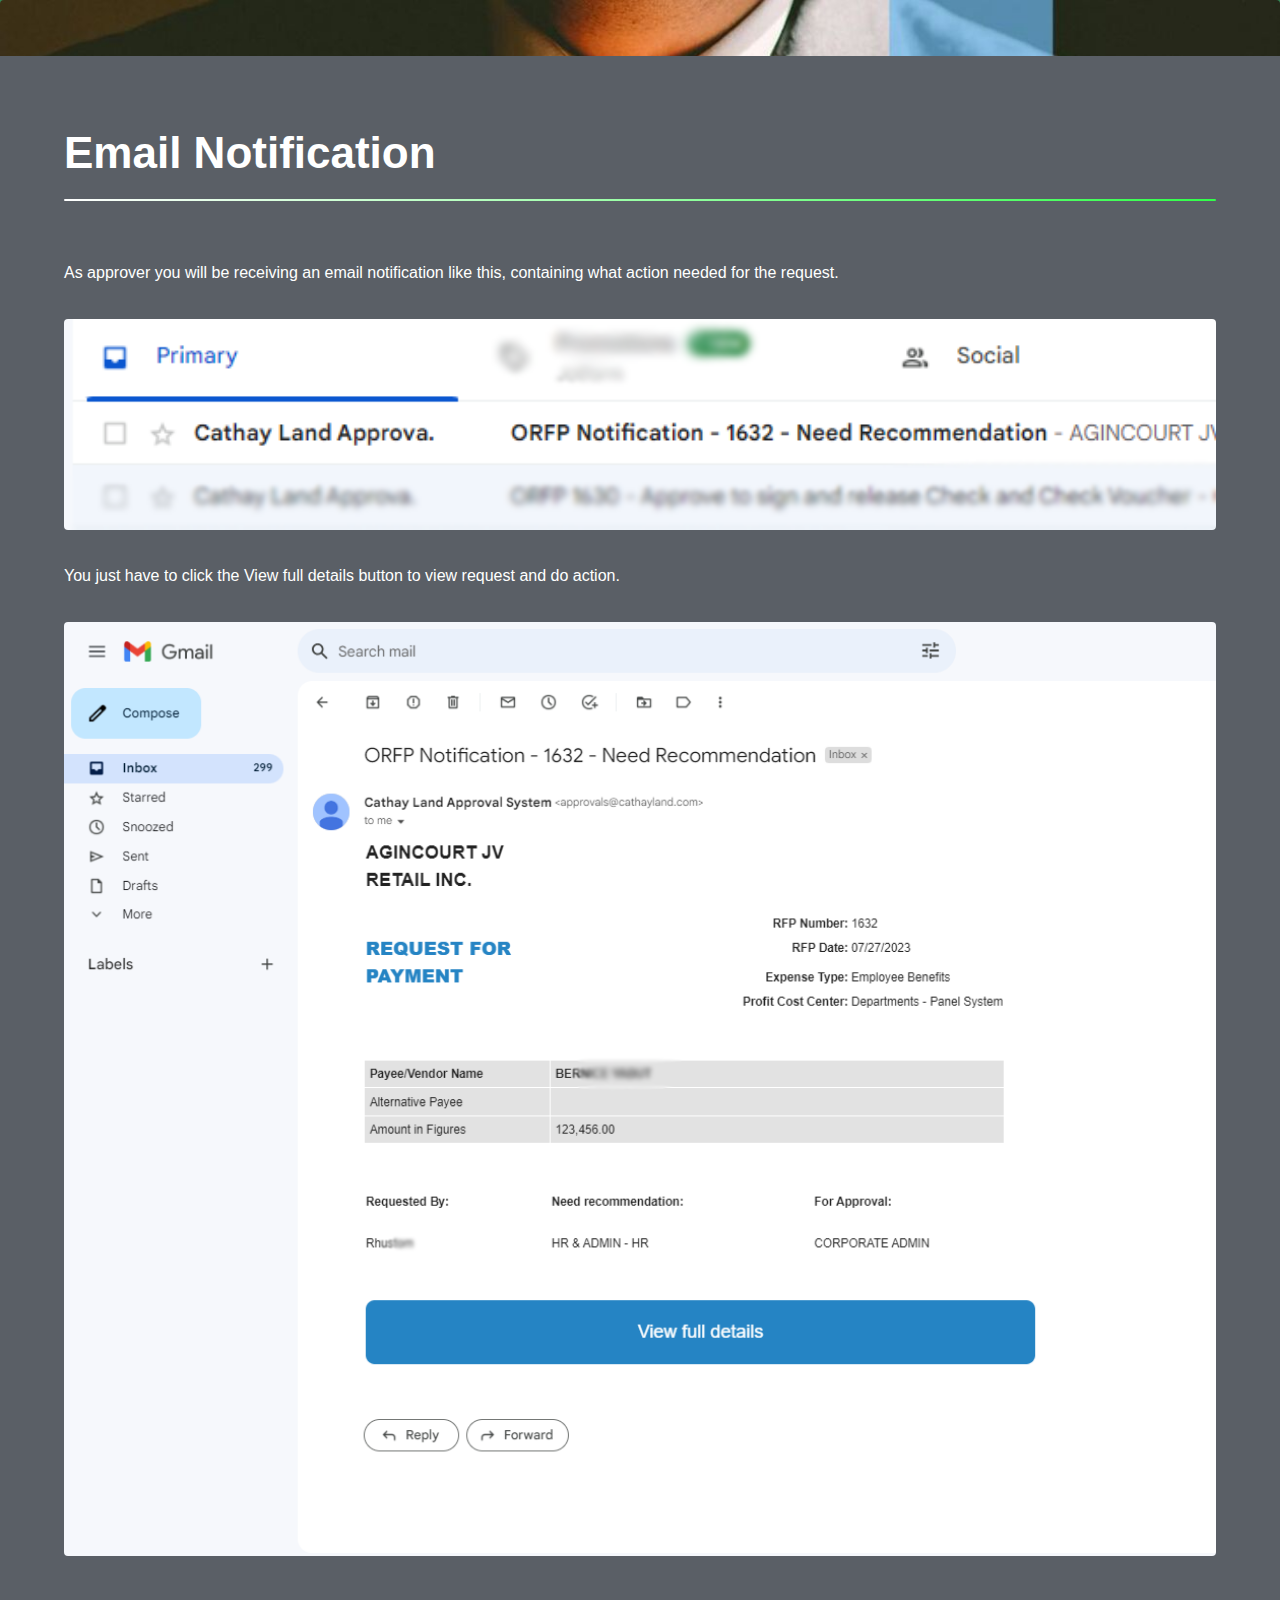
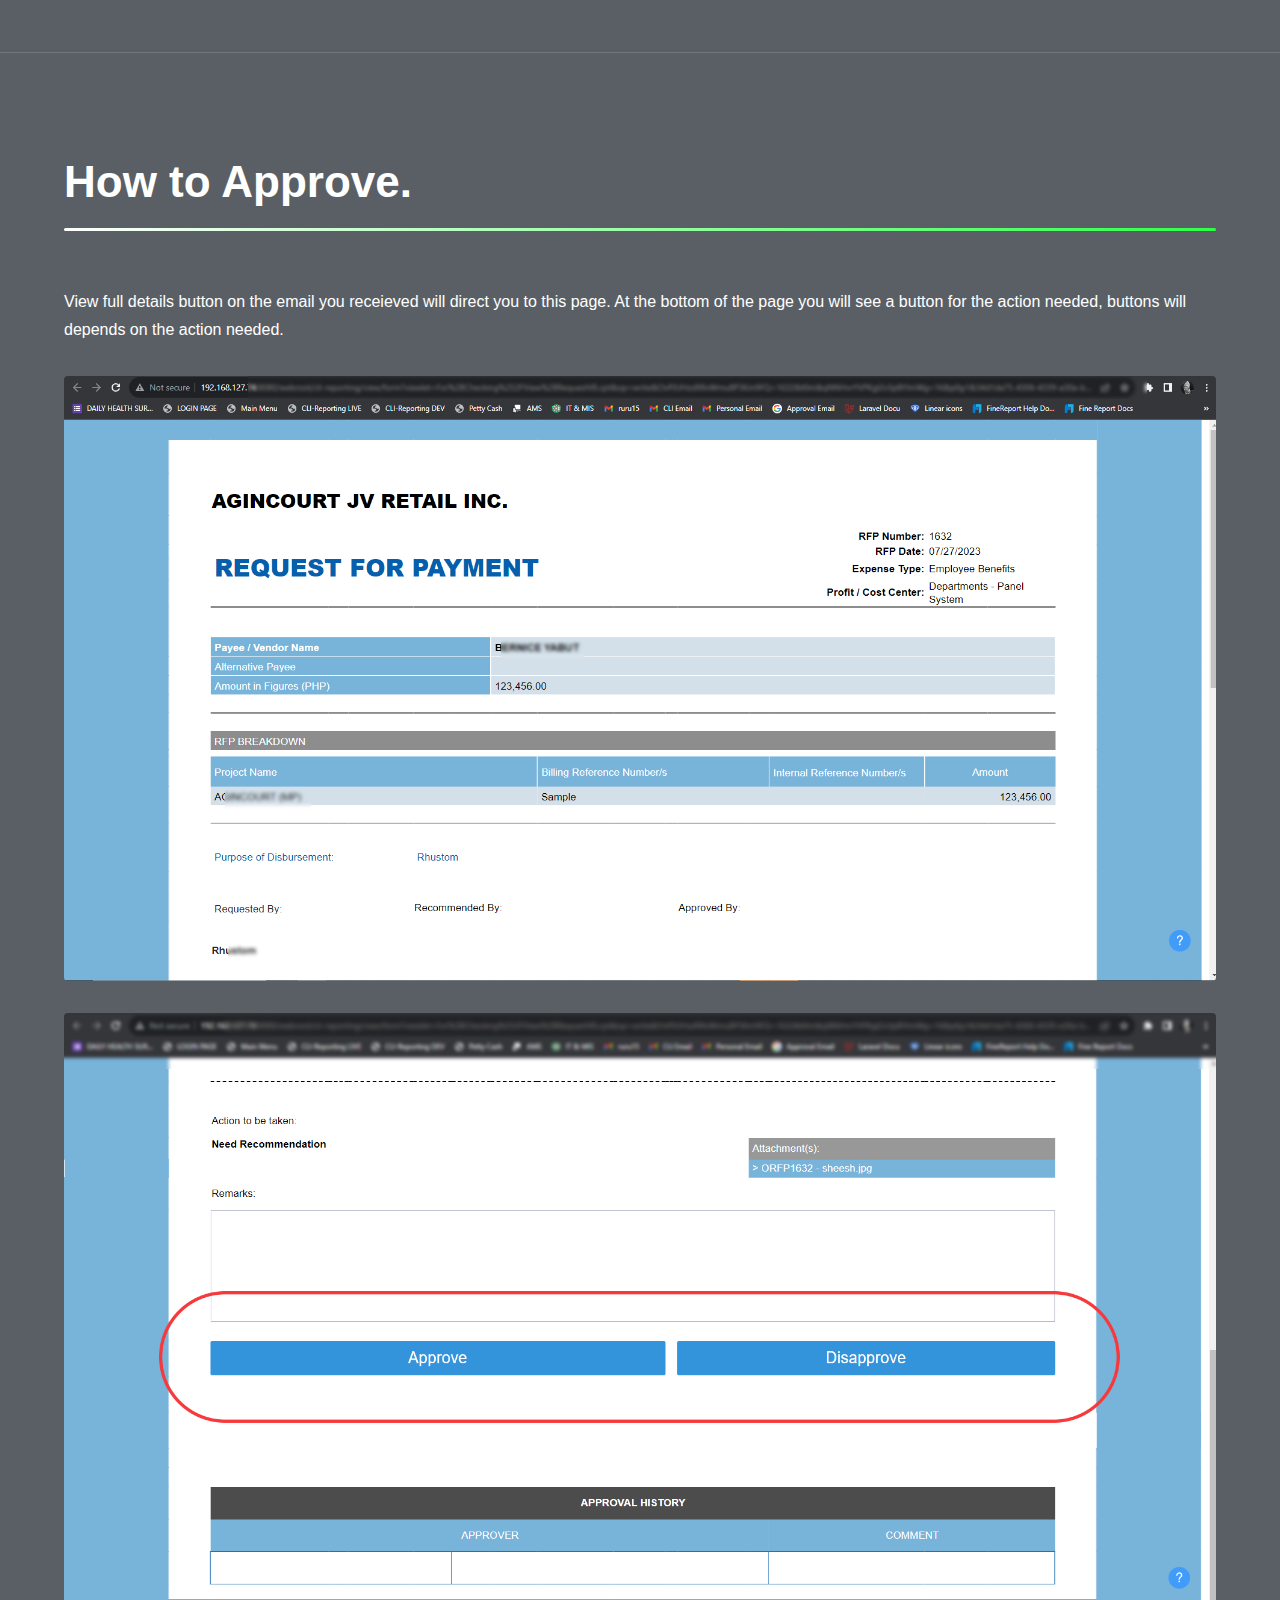
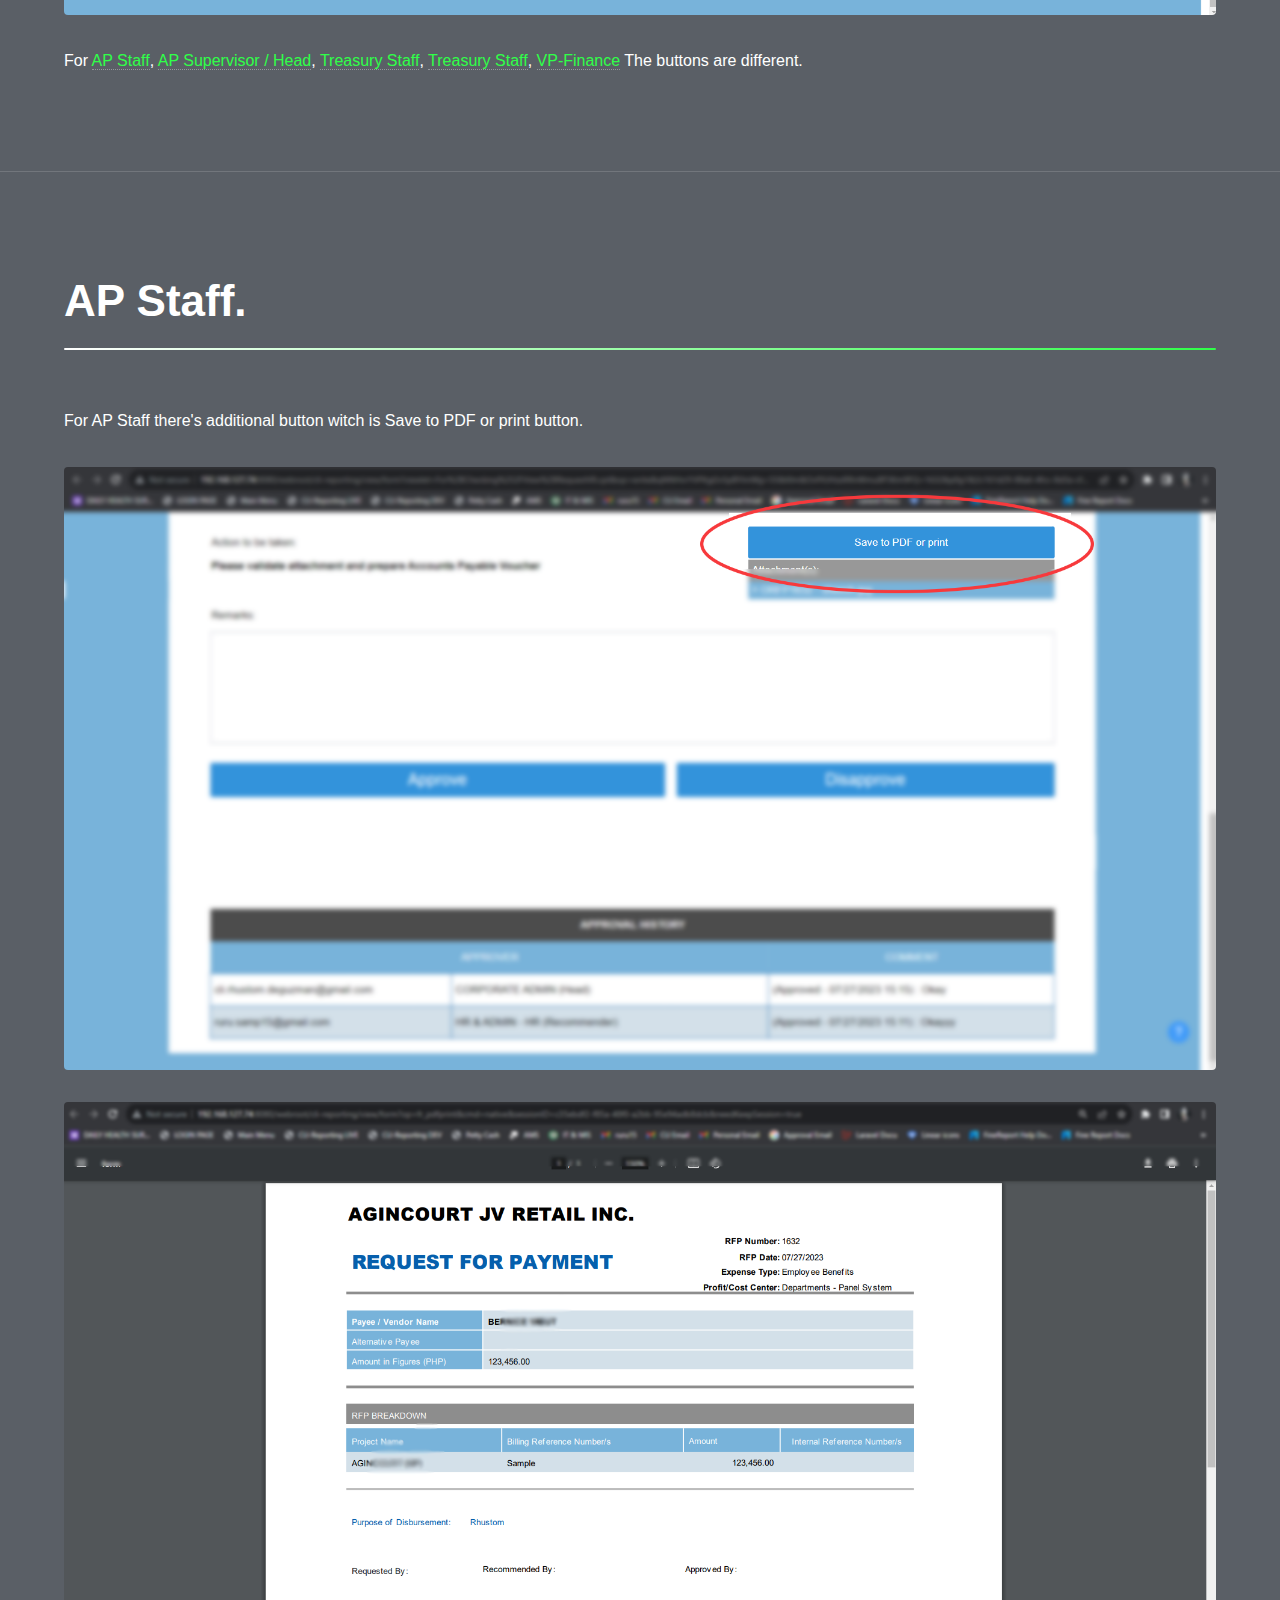
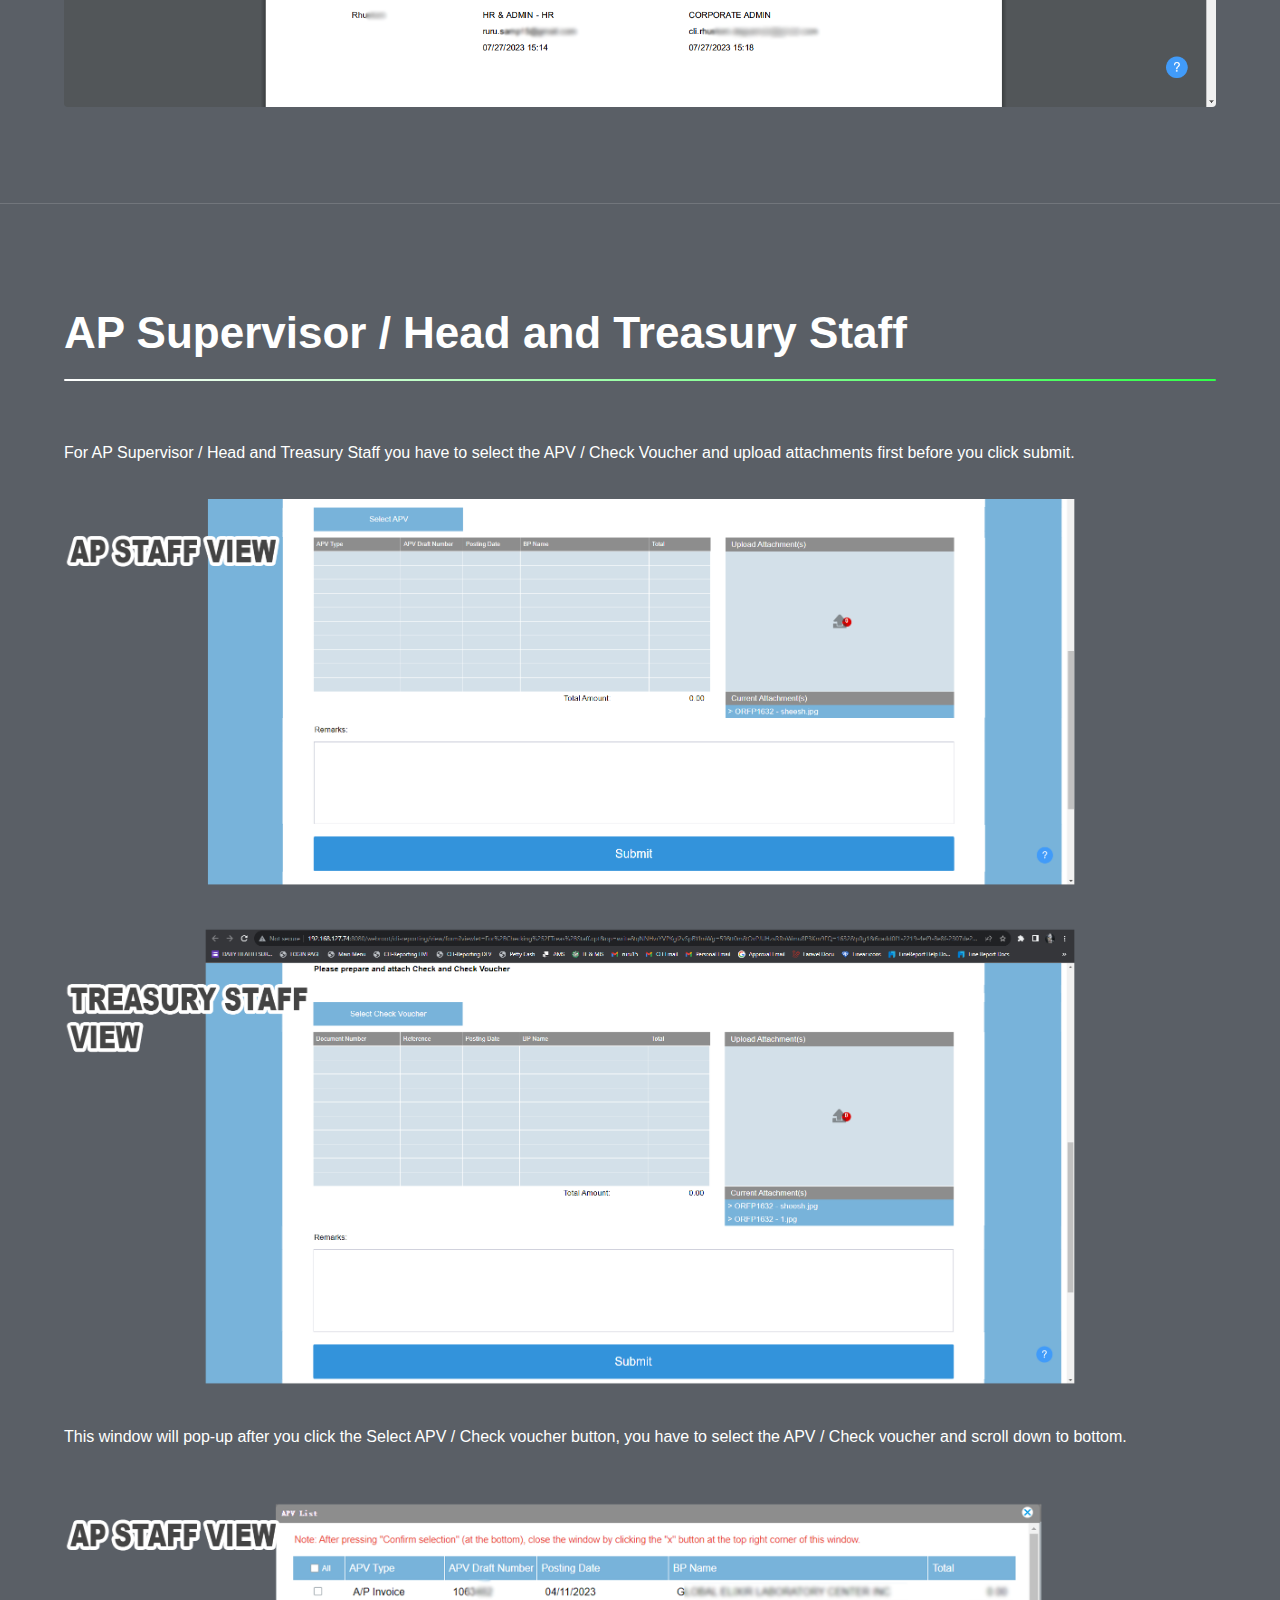
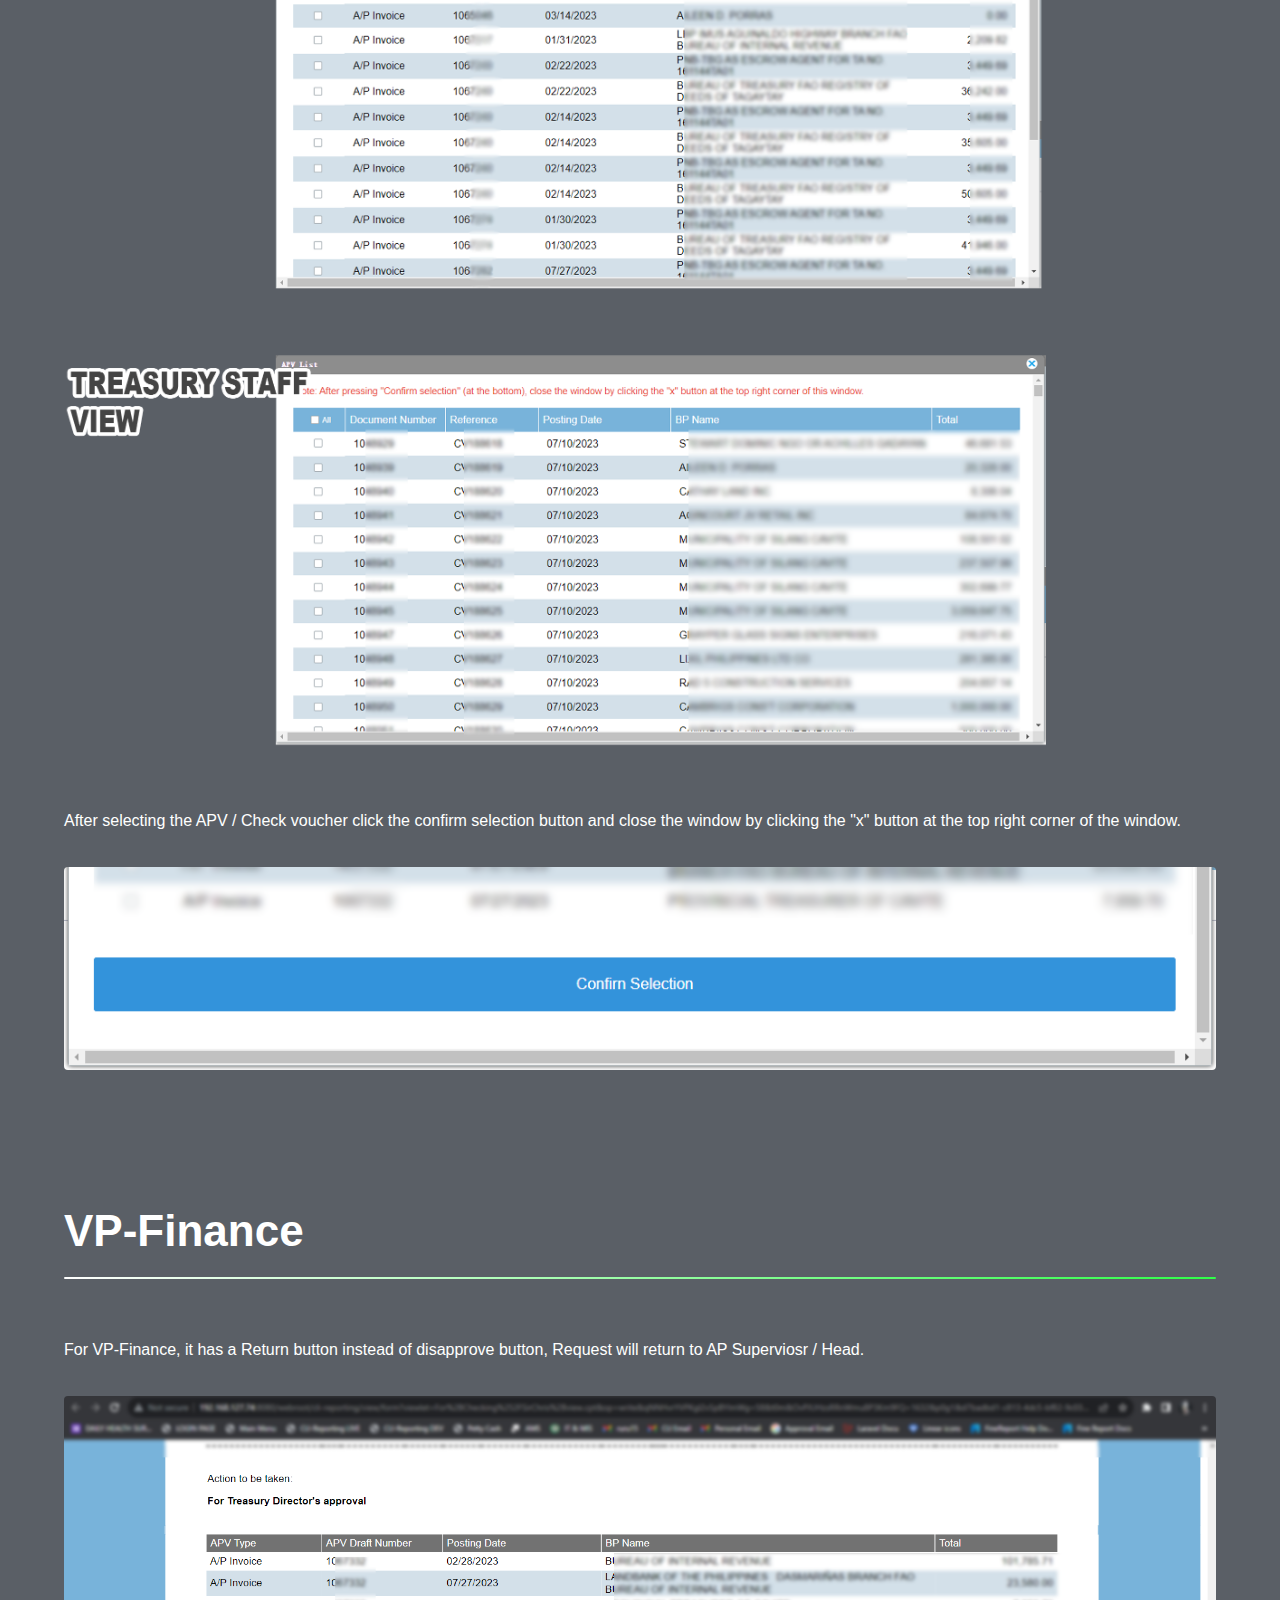
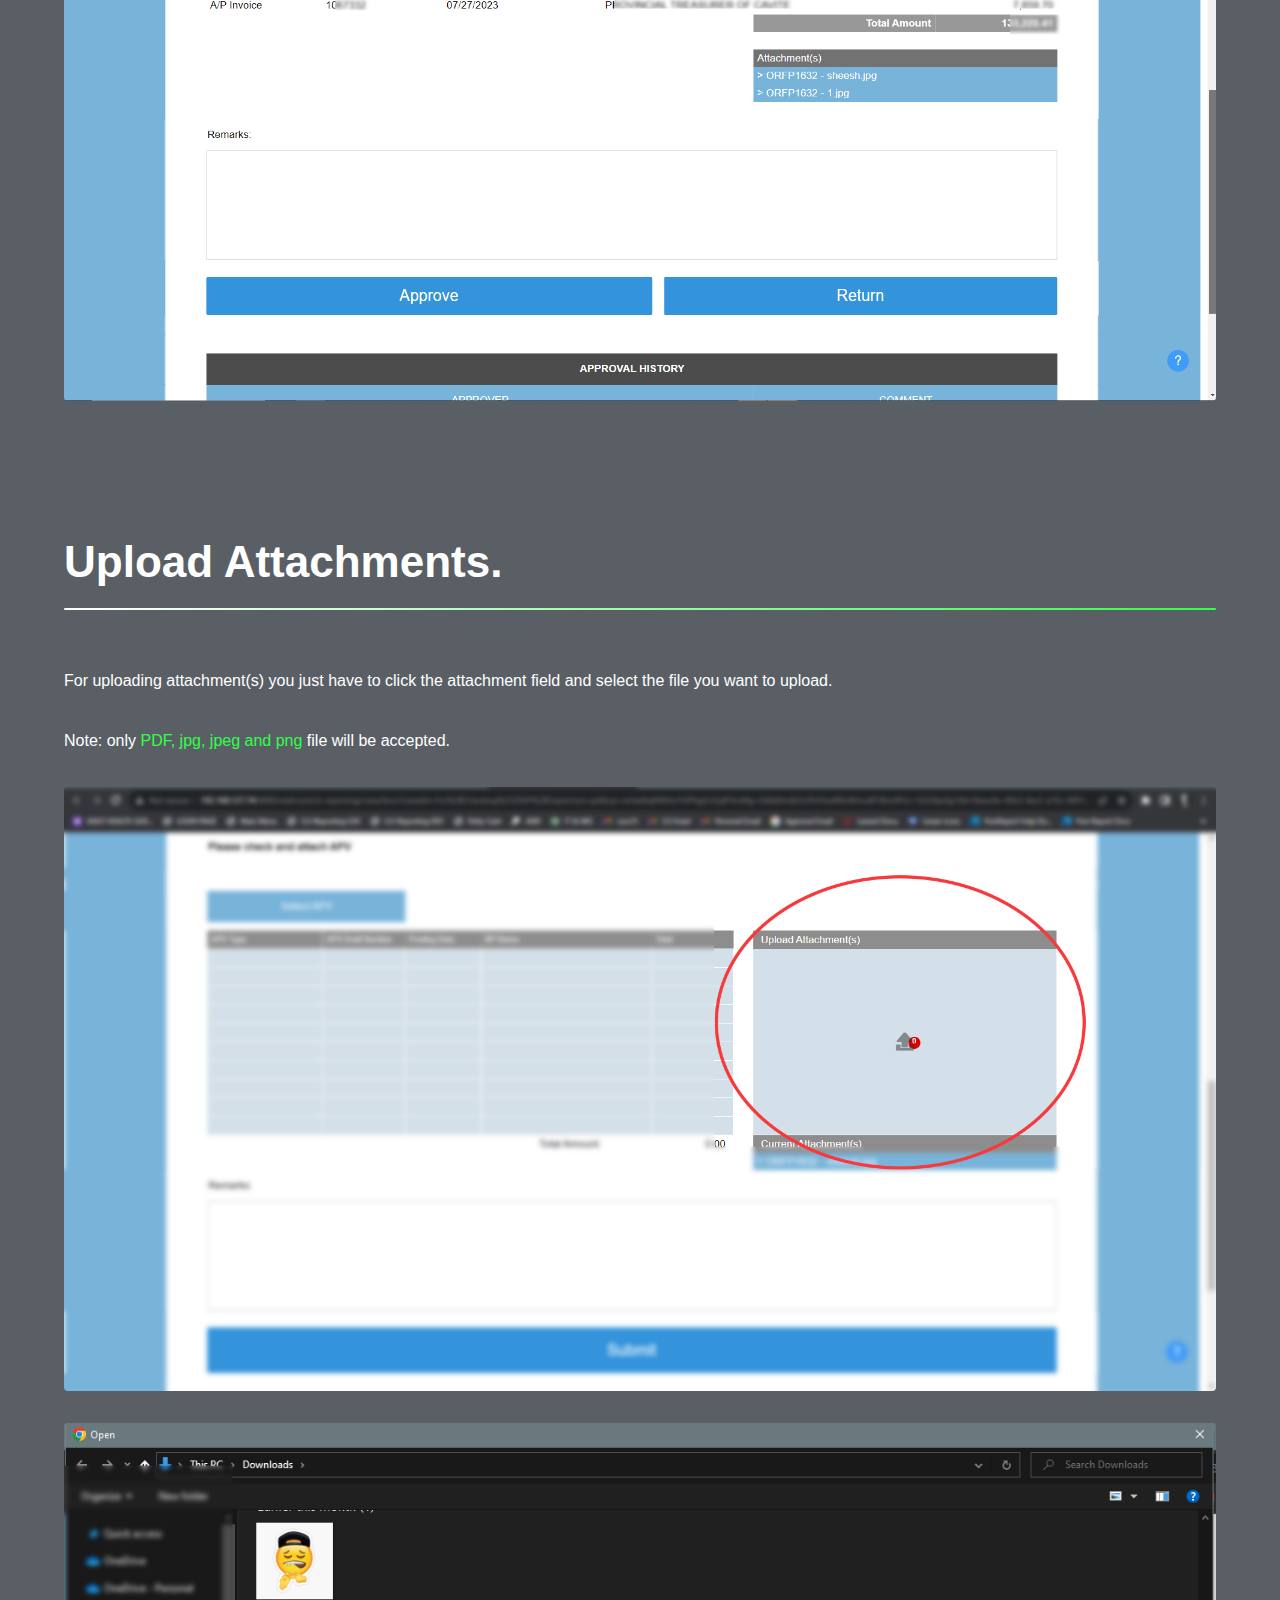
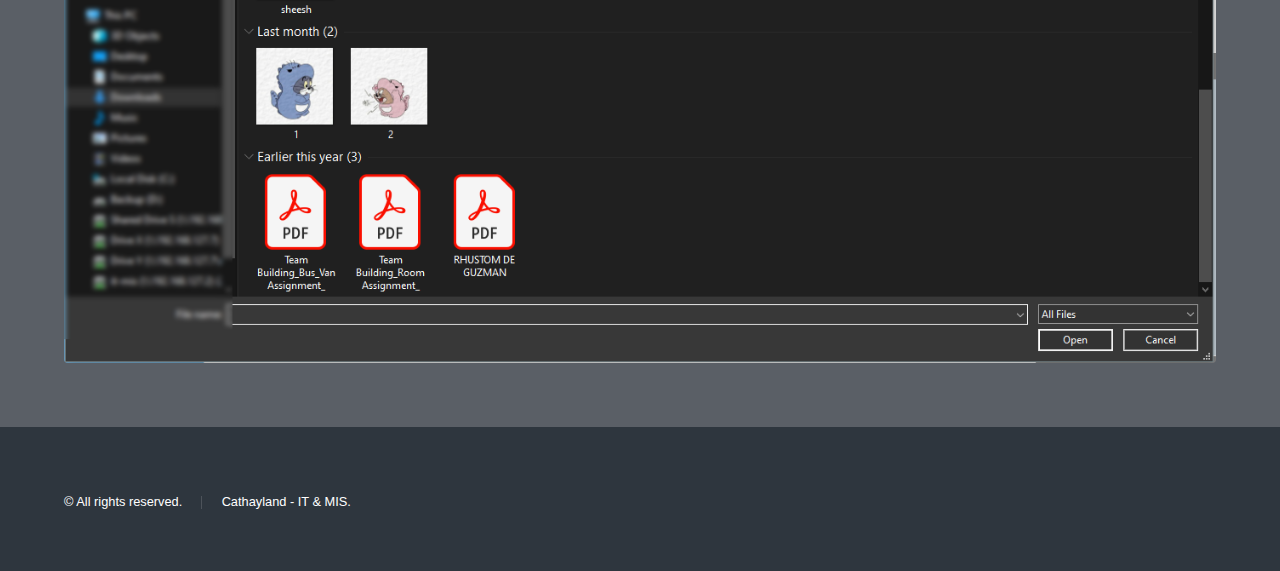
==== approver.html @ 8e9511d3 "Upload HTML" ====
<!DOCTYPE HTML>

<html>
	<head>
		<title>Requestor Users Manual</title>
		<meta charset="utf-8" />
		<meta name="viewport" content="width=device-width, initial-scale=1, user-scalable=no" />
		<link rel="stylesheet" href="assets/css/main.css" />
		<noscript><link rel="stylesheet" href="assets/css/noscript.css" /></noscript>
	</head>
	<body class="is-preload">
		
		<!-- <header id="header">
			<a href="approver.html" class="title">Approver User Manual</a>
			<nav>
				<ul>
					<li><a href="index.html">Home</a></li>
					<li><a href="approver.html" class="active">Approver</a></li>
					<li><a href="requestor.html">Requestor</a></li>
				</ul>
			</nav>
		</header> -->

		<!-- Header -->
		
			<section id="sidebar">
				<span class="image fit"><img src="images/Approver/banner.jpg" alt="" /></span>
				<div class="inner">
					<nav>
						<ul>
							<li><a href="index.html" >Home</a></li>
							<li><a href="#emenot">Email Notification</a></li>
							<li><a href="#appr">How to Approve</a></li>
							<li><a href="#apstaff">AP Staff</a></li>
							<li><a href="#apsupandtreas">AP Supervisor / Head</a></li>
							<li><a href="#apsupandtreas">Treasury Staff</a></li>
							<li><a href="#vpfinance">VP-FInance</a></li>
							<li><a href="#uplo">How to Upload Attachment(s)</a></li>
						</ul>
					</nav>
				</div>
			</section>
			
		<!-- Wrapper -->
			<div id="wrapper">

				<!-- Main -->
					
					<section id="main" class="wrapper">
						<div class="inner">
							<h1 id="emenot" class="major">Email Notification</h1>
							<p>As approver you will be receiving an email notification like this, containing what action needed for the request.</p>
							<span class="image fit"><img src="images/Approver/1.png" alt="" /></span>
							<p>You just have to click the View full details button to view request and do action.</p>
							<span class="image fit"><img src="images/Approver/2.png" alt="" /></span>
						</div>
					</section>
					<hr>
					<section id="main" class="wrapper">
						<div class="inner">
							<h1 id="appr" class="major">How to Approve.</h1>
							<p>View full details button on the email you receieved will direct you to this page. At the bottom of the page you will see a button for the action needed, buttons will depends on the action needed.</p>
							<span class="image fit"><img src="images/Approver/3.png" alt="" /></span>
							<span class="image fit"><img src="images/Approver/4.png" alt="" /></span>
							<p>For
								<a href="#apstaff" class="scrolly" style="color: #30ff49">AP Staff</a>,  
								<a href="#apsupandtreas" class="scrolly" style="color: #30ff49">AP Supervisor / Head</a>,
								<a href="#apsupandtreas" class="scrolly" style="color: #30ff49">Treasury Staff</a>, 
								<a href="#apsupandtreas" class="scrolly" style="color: #30ff49">Treasury Staff</a>,
								<a href="#vpfinance" class="scrolly" style="color: #30ff49">VP-Finance</a> 
								The buttons are different.
							</p>
						</div>
					</section>
					<hr>
					<section id="main" class="wrapper">
						<div class="inner">
							<h1 id="apstaff" class="major">AP Staff.</h1>
							<p>For AP Staff there's additional button witch is Save to PDF or print button.</p>
							<span class="image fit"><img src="images/Approver/14.png" alt="" /></span>
							<span class="image fit"><img src="images/Approver/15.png" alt="" /></span>
						</div>
					</section>
					<hr>
					<section id="main" class="wrapper">
						<div class="inner">
							<h1 id="apsupandtreas" class="major">AP Supervisor / Head and Treasury Staff</h1>
							<p>For AP Supervisor / Head and Treasury Staff you have to select the APV / Check Voucher and upload attachments first before you click submit.</p>
							<span class="image fit"><img src="images/Approver/27.png" alt="" /></span>
							<p>This window will pop-up after you click the Select APV / Check voucher button, you have to select the APV / Check voucher and scroll down to bottom.</p>
							<span class="image fit"><img src="images/Approver/28.png" alt="" /></span>
							<p>After selecting the APV / Check voucher click the confirm selection button and close the window by clicking the "x" button at the top right corner of the window.</p>
							<span class="image fit"><img src="images/Approver/18.png" alt="" /></span>
						</div>
					</section>
					<section id="main" class="wrapper">
						<div class="inner">
							<h1 id="vpfinance" class="major">VP-Finance</h1>
							<p>For VP-Finance, it has a Return button instead of disapprove button, Request will return to AP Superviosr / Head.</p>
							<span class="image fit"><img src="images/Approver/20.png" alt="" /></span>
						</div>
					</section>
					<section id="main" class="wrapper">
						<div class="inner">
							<h1 id="uplo" class="major">Upload Attachments.</h1>
							<p>For uploading attachment(s) you just have to click the attachment field and select the file you want to upload.</p>
							<p>Note: only <span style = "color:#30ff49">PDF, jpg, jpeg and png</span> file will be accepted.</p>
							<span class="image fit"><img src="images/Approver/29.png" alt="" /></span>
							<span class="image fit"><img src="images/Approver/19.png" alt="" /></span>
						</div>
					</section>
			</div>

		<!-- Footer -->
			<footer id="footer" class="wrapper alt">
				<div class="inner" style="background-color:#2e363e">
					<ul class="menu">
						<li>&copy; All rights reserved.</li><li>Cathayland - IT & MIS.</li>
					</ul>
				</div>
			</footer>

		<!-- Scripts -->
			<script src="assets/js/jquery.min.js"></script>
			<script src="assets/js/jquery.scrollex.min.js"></script>
			<script src="assets/js/jquery.scrolly.min.js"></script>
			<script src="assets/js/browser.min.js"></script>
			<script src="assets/js/breakpoints.min.js"></script>
			<script src="assets/js/util.js"></script>
			<script src="assets/js/main.js"></script>

	</body>
</html>
---- assets/css/main.css ----
@import url(fontawesome-all.min.css);


html, body, div, span, applet, object,
iframe, h1, h2, h3, h4, h5, h6, p, blockquote,
pre, a, abbr, acronym, address, big, cite,
code, del, dfn, em, img, ins, kbd, q, s, samp,
small, strike, strong, sub, sup, tt, var, b,
u, i, center, dl, dt, dd, ol, ul, li, fieldset,
form, label, legend, table, caption, tbody,
tfoot, thead, tr, th, td, article, aside,
canvas, details, embed, figure, figcaption,
footer, header, hgroup, menu, nav, output, ruby,
section, summary, time, mark, audio, video {
	margin: 0;
	padding: 0;
	border: 0;
	font-size: 100%;
	font: inherit;
	vertical-align: baseline;}

article, aside, details, figcaption, figure,
footer, header, hgroup, menu, nav, section {
	display: block;}

body {
	line-height: 1;
}

ol, ul {
	list-style: none;
}

blockquote, q {
	quotes: none;
}

	blockquote:before, blockquote:after, q:before, q:after {
		content: '';
		content: none;
	}

table {
	border-collapse: collapse;
	border-spacing: 0;
}

body {
	-webkit-text-size-adjust: none;
}

mark {
	background-color: transparent;
	color: inherit;
}

input::-moz-focus-inner {
	border: 0;
	padding: 0;
}

input, select, textarea {
	-moz-appearance: none;
	-webkit-appearance: none;
	-ms-appearance: none;
	appearance: none;
}

/* Basic */

	@-ms-viewport {
		width: device-width;
	}

	body {
		-ms-overflow-style: scrollbar;
	}

	@media screen and (max-width: 480px) {

		html, body {
			min-width: 320px;
		}

	}

	html {
		box-sizing: border-box;
	}

	*, *:before, *:after {
		box-sizing: inherit;
	}

	body {
		background: #5a5f66;
	}

		body.is-preload *, body.is-preload *:before, body.is-preload *:after {
			-moz-animation: none !important;
			-webkit-animation: none !important;
			-ms-animation: none !important;
			animation: none !important;
			-moz-transition: none !important;
			-webkit-transition: none !important;
			-ms-transition: none !important;
			transition: none !important;
		}

/* Type */

	body, input, select, textarea {
		color: #ffffff;
		font-family: Arial, Helvetica, sans-serif;
		font-size: 16.5pt;
		font-weight: normal;
		line-height: 1.75;
	}

		@media screen and (max-width: 1680px) {

			body, input, select, textarea {
				font-size: 13pt;
			}

		}

		@media screen and (max-width: 1280px) {

			body, input, select, textarea {
				font-size: 12pt;
			}

		}

		@media screen and (max-width: 360px) {

			body, input, select, textarea {
				font-size: 11pt;
			}

		}

	a {
		-moz-transition: color 0.2s ease, border-bottom-color 0.2s ease;
		-webkit-transition: color 0.2s ease, border-bottom-color 0.2s ease;
		-ms-transition: color 0.2s ease, border-bottom-color 0.2s ease;
		transition: color 0.2s ease, border-bottom-color 0.2s ease;
		border-bottom: dotted 1px rgba(255, 255, 255, 0.35);
		color: inherit;
		text-decoration: none;
	}

		a:hover {
			border-bottom-color: transparent;
			color: #ffffff;
		}

	strong, b {
		color: #ffffff;
		font-weight: bold;
	}

	em, i {
		font-style: italic;
	}

	p {
		margin: 0 0 2em 0;
	}

	h1, h2, h3, h4, h5, h6 {
		color: #ffffff;
		font-weight: bold;
		line-height: 1.5;
		margin: 0 0 0.5em 0;
	}

		h1 a, h2 a, h3 a, h4 a, h5 a, h6 a {
			color: inherit;
			text-decoration: none;
		}

	h1 {
		font-size: 2.75em;
	}

		h1.major {
			margin: 0 0 1.3em 0;
			position: relative;
			padding-bottom: 0.35em;
		}

			h1.major:after {
				background-image: -moz-linear-gradient(to right, #ffffff, #30ff49);
				background-image: -webkit-linear-gradient(to right, #ffffff, #30ff49);
				background-image: -ms-linear-gradient(to right, #ffffff, #30ff49);
				background-image: linear-gradient(to right, #ffffff, #30ff49);
				-moz-transition: max-width 0.2s ease;
				-webkit-transition: max-width 0.2s ease;
				-ms-transition: max-width 0.2s ease;
				transition: max-width 0.2s ease;
				border-radius: 0.2em;
				bottom: 0;
				content: '';
				height: 0.05em;
				position: absolute;
				right: 0;
				width: 100%;
			}

	h2 {
		font-size: 1.75em;
	}

	h3 {
		font-size: 1.1em;
	}

	h4 {
		font-size: 1em;
	}

	h5 {
		font-size: 0.8em;
	}

	h6 {
		font-size: 0.6em;
	}

	@media screen and (max-width: 736px) {

		h1 {
			font-size: 2em;
		}

		h2 {
			font-size: 1.25em;
		}

		h3 {
			font-size: 1em;
		}

		h4 {
			font-size: 0.8em;
		}

		h5 {
			font-size: 0.6em;
		}

		h6 {
			font-size: 0.6em;
		}

	}

	sub {
		font-size: 0.8em;
		position: relative;
		top: 0.5em;
	}

	sup {
		font-size: 0.8em;
		position: relative;
		top: -0.5em;
	}

	blockquote {
		border-left: solid 4px rgba(255, 255, 255, 0.15);
		font-style: italic;
		margin: 0 0 2em 0;
		padding: 0.5em 0 0.5em 2em;
	}

	code {
		background: rgba(255, 255, 255, 0.05);
		border-radius: 0.25em;
		border: solid 1px rgba(255, 255, 255, 0.15);
		font-family: "Courier New", monospace;
		font-size: 0.9em;
		margin: 0 0.25em;
		padding: 0.25em 0.65em;
	}

	pre {
		-webkit-overflow-scrolling: touch;
		font-family: "Courier New", monospace;
		font-size: 0.9em;
		margin: 0 0 2em 0;
	}

		pre code {
			display: block;
			line-height: 1.75em;
			padding: 1em 1.5em;
			overflow-x: auto;
		}

	hr {
		border: 0;
		border-bottom: solid 1px rgba(255, 255, 255, 0.15);
		margin: 2em 0;
	}

		hr.major {
			margin: 3em 0;
		}

	.align-left {
		text-align: left;
	}

	.align-center {
		text-align: center;
	}

	.align-right {
		text-align: right;
	}

/* Row */

	.row {
		display: flex;
		flex-wrap: wrap;
		box-sizing: border-box;
		align-items: stretch;
	}

		.row > * {
			box-sizing: border-box;
		}

		.row.gtr-uniform > * > :last-child {
			margin-bottom: 0;
		}

		.row.aln-left {
			justify-content: flex-start;
		}

		.row.aln-center {
			justify-content: center;
		}

		.row.aln-right {
			justify-content: flex-end;
		}

		.row.aln-top {
			align-items: flex-start;
		}

		.row.aln-middle {
			align-items: center;
		}

		.row.aln-bottom {
			align-items: flex-end;
		}

		.row > .imp {
			order: -1;
		}

		.row > .col-1 {
			width: 8.33333%;
		}

		.row > .off-1 {
			margin-left: 8.33333%;
		}

		.row > .col-2 {
			width: 16.66667%;
		}

		.row > .off-2 {
			margin-left: 16.66667%;
		}

		.row > .col-3 {
			width: 25%;
		}

		.row > .off-3 {
			margin-left: 25%;
		}

		.row > .col-4 {
			width: 33.33333%;
		}

		.row > .off-4 {
			margin-left: 33.33333%;
		}

		.row > .col-5 {
			width: 41.66667%;
		}

		.row > .off-5 {
			margin-left: 41.66667%;
		}

		.row > .col-6 {
			width: 50%;
		}

		.row > .off-6 {
			margin-left: 50%;
		}

		.row > .col-7 {
			width: 58.33333%;
		}

		.row > .off-7 {
			margin-left: 58.33333%;
		}

		.row > .col-8 {
			width: 66.66667%;
		}

		.row > .off-8 {
			margin-left: 66.66667%;
		}

		.row > .col-9 {
			width: 75%;
		}

		.row > .off-9 {
			margin-left: 75%;
		}

		.row > .col-10 {
			width: 83.33333%;
		}

		.row > .off-10 {
			margin-left: 83.33333%;
		}

		.row > .col-11 {
			width: 91.66667%;
		}

		.row > .off-11 {
			margin-left: 91.66667%;
		}

		.row > .col-12 {
			width: 100%;
		}

		.row > .off-12 {
			margin-left: 100%;
		}

		.row.gtr-0 {
			margin-top: 0;
			margin-left: 0em;
		}

			.row.gtr-0 > * {
				padding: 0 0 0 0em;
			}

			.row.gtr-0.gtr-uniform {
				margin-top: 0em;
			}

				.row.gtr-0.gtr-uniform > * {
					padding-top: 0em;
				}

		.row.gtr-25 {
			margin-top: 0;
			margin-left: -0.375em;
		}

			.row.gtr-25 > * {
				padding: 0 0 0 0.375em;
			}

			.row.gtr-25.gtr-uniform {
				margin-top: -0.375em;
			}

				.row.gtr-25.gtr-uniform > * {
					padding-top: 0.375em;
				}

		.row.gtr-50 {
			margin-top: 0;
			margin-left: -0.75em;
		}

			.row.gtr-50 > * {
				padding: 0 0 0 0.75em;
			}

			.row.gtr-50.gtr-uniform {
				margin-top: -0.75em;
			}

				.row.gtr-50.gtr-uniform > * {
					padding-top: 0.75em;
				}

		.row {
			margin-top: 0;
			margin-left: -1.5em;
		}

			.row > * {
				padding: 0 0 0 1.5em;
			}

			.row.gtr-uniform {
				margin-top: -1.5em;
			}

				.row.gtr-uniform > * {
					padding-top: 1.5em;
				}

		.row.gtr-150 {
			margin-top: 0;
			margin-left: -2.25em;
		}

			.row.gtr-150 > * {
				padding: 0 0 0 2.25em;
			}

			.row.gtr-150.gtr-uniform {
				margin-top: -2.25em;
			}

				.row.gtr-150.gtr-uniform > * {
					padding-top: 2.25em;
				}

		.row.gtr-200 {
			margin-top: 0;
			margin-left: -3em;
		}

			.row.gtr-200 > * {
				padding: 0 0 0 3em;
			}

			.row.gtr-200.gtr-uniform {
				margin-top: -3em;
			}

				.row.gtr-200.gtr-uniform > * {
					padding-top: 3em;
				}

		@media screen and (max-width: 1680px) {

			.row {
				display: flex;
				flex-wrap: wrap;
				box-sizing: border-box;
				align-items: stretch;
			}

				.row > * {
					box-sizing: border-box;
				}

				.row.gtr-uniform > * > :last-child {
					margin-bottom: 0;
				}

				.row.aln-left {
					justify-content: flex-start;
				}

				.row.aln-center {
					justify-content: center;
				}

				.row.aln-right {
					justify-content: flex-end;
				}

				.row.aln-top {
					align-items: flex-start;
				}

				.row.aln-middle {
					align-items: center;
				}

				.row.aln-bottom {
					align-items: flex-end;
				}

				.row > .imp-xlarge {
					order: -1;
				}

				.row > .col-1-xlarge {
					width: 8.33333%;
				}

				.row > .off-1-xlarge {
					margin-left: 8.33333%;
				}

				.row > .col-2-xlarge {
					width: 16.66667%;
				}

				.row > .off-2-xlarge {
					margin-left: 16.66667%;
				}

				.row > .col-3-xlarge {
					width: 25%;
				}

				.row > .off-3-xlarge {
					margin-left: 25%;
				}

				.row > .col-4-xlarge {
					width: 33.33333%;
				}

				.row > .off-4-xlarge {
					margin-left: 33.33333%;
				}

				.row > .col-5-xlarge {
					width: 41.66667%;
				}

				.row > .off-5-xlarge {
					margin-left: 41.66667%;
				}

				.row > .col-6-xlarge {
					width: 50%;
				}

				.row > .off-6-xlarge {
					margin-left: 50%;
				}

				.row > .col-7-xlarge {
					width: 58.33333%;
				}

				.row > .off-7-xlarge {
					margin-left: 58.33333%;
				}

				.row > .col-8-xlarge {
					width: 66.66667%;
				}

				.row > .off-8-xlarge {
					margin-left: 66.66667%;
				}

				.row > .col-9-xlarge {
					width: 75%;
				}

				.row > .off-9-xlarge {
					margin-left: 75%;
				}

				.row > .col-10-xlarge {
					width: 83.33333%;
				}

				.row > .off-10-xlarge {
					margin-left: 83.33333%;
				}

				.row > .col-11-xlarge {
					width: 91.66667%;
				}

				.row > .off-11-xlarge {
					margin-left: 91.66667%;
				}

				.row > .col-12-xlarge {
					width: 100%;
				}

				.row > .off-12-xlarge {
					margin-left: 100%;
				}

				.row.gtr-0 {
					margin-top: 0;
					margin-left: 0em;
				}

					.row.gtr-0 > * {
						padding: 0 0 0 0em;
					}

					.row.gtr-0.gtr-uniform {
						margin-top: 0em;
					}

						.row.gtr-0.gtr-uniform > * {
							padding-top: 0em;
						}

				.row.gtr-25 {
					margin-top: 0;
					margin-left: -0.375em;
				}

					.row.gtr-25 > * {
						padding: 0 0 0 0.375em;
					}

					.row.gtr-25.gtr-uniform {
						margin-top: -0.375em;
					}

						.row.gtr-25.gtr-uniform > * {
							padding-top: 0.375em;
						}

				.row.gtr-50 {
					margin-top: 0;
					margin-left: -0.75em;
				}

					.row.gtr-50 > * {
						padding: 0 0 0 0.75em;
					}

					.row.gtr-50.gtr-uniform {
						margin-top: -0.75em;
					}

						.row.gtr-50.gtr-uniform > * {
							padding-top: 0.75em;
						}

				.row {
					margin-top: 0;
					margin-left: -1.5em;
				}

					.row > * {
						padding: 0 0 0 1.5em;
					}

					.row.gtr-uniform {
						margin-top: -1.5em;
					}

						.row.gtr-uniform > * {
							padding-top: 1.5em;
						}

				.row.gtr-150 {
					margin-top: 0;
					margin-left: -2.25em;
				}

					.row.gtr-150 > * {
						padding: 0 0 0 2.25em;
					}

					.row.gtr-150.gtr-uniform {
						margin-top: -2.25em;
					}

						.row.gtr-150.gtr-uniform > * {
							padding-top: 2.25em;
						}

				.row.gtr-200 {
					margin-top: 0;
					margin-left: -3em;
				}

					.row.gtr-200 > * {
						padding: 0 0 0 3em;
					}

					.row.gtr-200.gtr-uniform {
						margin-top: -3em;
					}

						.row.gtr-200.gtr-uniform > * {
							padding-top: 3em;
						}

		}

		@media screen and (max-width: 1280px) {

			.row {
				display: flex;
				flex-wrap: wrap;
				box-sizing: border-box;
				align-items: stretch;
			}

				.row > * {
					box-sizing: border-box;
				}

				.row.gtr-uniform > * > :last-child {
					margin-bottom: 0;
				}

				.row.aln-left {
					justify-content: flex-start;
				}

				.row.aln-center {
					justify-content: center;
				}

				.row.aln-right {
					justify-content: flex-end;
				}

				.row.aln-top {
					align-items: flex-start;
				}

				.row.aln-middle {
					align-items: center;
				}

				.row.aln-bottom {
					align-items: flex-end;
				}

				.row > .imp-large {
					order: -1;
				}

				.row > .col-1-large {
					width: 8.33333%;
				}

				.row > .off-1-large {
					margin-left: 8.33333%;
				}

				.row > .col-2-large {
					width: 16.66667%;
				}

				.row > .off-2-large {
					margin-left: 16.66667%;
				}

				.row > .col-3-large {
					width: 25%;
				}

				.row > .off-3-large {
					margin-left: 25%;
				}

				.row > .col-4-large {
					width: 33.33333%;
				}

				.row > .off-4-large {
					margin-left: 33.33333%;
				}

				.row > .col-5-large {
					width: 41.66667%;
				}

				.row > .off-5-large {
					margin-left: 41.66667%;
				}

				.row > .col-6-large {
					width: 50%;
				}

				.row > .off-6-large {
					margin-left: 50%;
				}

				.row > .col-7-large {
					width: 58.33333%;
				}

				.row > .off-7-large {
					margin-left: 58.33333%;
				}

				.row > .col-8-large {
					width: 66.66667%;
				}

				.row > .off-8-large {
					margin-left: 66.66667%;
				}

				.row > .col-9-large {
					width: 75%;
				}

				.row > .off-9-large {
					margin-left: 75%;
				}

				.row > .col-10-large {
					width: 83.33333%;
				}

				.row > .off-10-large {
					margin-left: 83.33333%;
				}

				.row > .col-11-large {
					width: 91.66667%;
				}

				.row > .off-11-large {
					margin-left: 91.66667%;
				}

				.row > .col-12-large {
					width: 100%;
				}

				.row > .off-12-large {
					margin-left: 100%;
				}

				.row.gtr-0 {
					margin-top: 0;
					margin-left: 0em;
				}

					.row.gtr-0 > * {
						padding: 0 0 0 0em;
					}

					.row.gtr-0.gtr-uniform {
						margin-top: 0em;
					}

						.row.gtr-0.gtr-uniform > * {
							padding-top: 0em;
						}

				.row.gtr-25 {
					margin-top: 0;
					margin-left: -0.375em;
				}

					.row.gtr-25 > * {
						padding: 0 0 0 0.375em;
					}

					.row.gtr-25.gtr-uniform {
						margin-top: -0.375em;
					}

						.row.gtr-25.gtr-uniform > * {
							padding-top: 0.375em;
						}

				.row.gtr-50 {
					margin-top: 0;
					margin-left: -0.75em;
				}

					.row.gtr-50 > * {
						padding: 0 0 0 0.75em;
					}

					.row.gtr-50.gtr-uniform {
						margin-top: -0.75em;
					}

						.row.gtr-50.gtr-uniform > * {
							padding-top: 0.75em;
						}

				.row {
					margin-top: 0;
					margin-left: -1.5em;
				}

					.row > * {
						padding: 0 0 0 1.5em;
					}

					.row.gtr-uniform {
						margin-top: -1.5em;
					}

						.row.gtr-uniform > * {
							padding-top: 1.5em;
						}

				.row.gtr-150 {
					margin-top: 0;
					margin-left: -2.25em;
				}

					.row.gtr-150 > * {
						padding: 0 0 0 2.25em;
					}

					.row.gtr-150.gtr-uniform {
						margin-top: -2.25em;
					}

						.row.gtr-150.gtr-uniform > * {
							padding-top: 2.25em;
						}

				.row.gtr-200 {
					margin-top: 0;
					margin-left: -3em;
				}

					.row.gtr-200 > * {
						padding: 0 0 0 3em;
					}

					.row.gtr-200.gtr-uniform {
						margin-top: -3em;
					}

						.row.gtr-200.gtr-uniform > * {
							padding-top: 3em;
						}

		}

		@media screen and (max-width: 980px) {

			.row {
				display: flex;
				flex-wrap: wrap;
				box-sizing: border-box;
				align-items: stretch;
			}

				.row > * {
					box-sizing: border-box;
				}

				.row.gtr-uniform > * > :last-child {
					margin-bottom: 0;
				}

				.row.aln-left {
					justify-content: flex-start;
				}

				.row.aln-center {
					justify-content: center;
				}

				.row.aln-right {
					justify-content: flex-end;
				}

				.row.aln-top {
					align-items: flex-start;
				}

				.row.aln-middle {
					align-items: center;
				}

				.row.aln-bottom {
					align-items: flex-end;
				}

				.row > .imp-medium {
					order: -1;
				}

				.row > .col-1-medium {
					width: 8.33333%;
				}

				.row > .off-1-medium {
					margin-left: 8.33333%;
				}

				.row > .col-2-medium {
					width: 16.66667%;
				}

				.row > .off-2-medium {
					margin-left: 16.66667%;
				}

				.row > .col-3-medium {
					width: 25%;
				}

				.row > .off-3-medium {
					margin-left: 25%;
				}

				.row > .col-4-medium {
					width: 33.33333%;
				}

				.row > .off-4-medium {
					margin-left: 33.33333%;
				}

				.row > .col-5-medium {
					width: 41.66667%;
				}

				.row > .off-5-medium {
					margin-left: 41.66667%;
				}

				.row > .col-6-medium {
					width: 50%;
				}

				.row > .off-6-medium {
					margin-left: 50%;
				}

				.row > .col-7-medium {
					width: 58.33333%;
				}

				.row > .off-7-medium {
					margin-left: 58.33333%;
				}

				.row > .col-8-medium {
					width: 66.66667%;
				}

				.row > .off-8-medium {
					margin-left: 66.66667%;
				}

				.row > .col-9-medium {
					width: 75%;
				}

				.row > .off-9-medium {
					margin-left: 75%;
				}

				.row > .col-10-medium {
					width: 83.33333%;
				}

				.row > .off-10-medium {
					margin-left: 83.33333%;
				}

				.row > .col-11-medium {
					width: 91.66667%;
				}

				.row > .off-11-medium {
					margin-left: 91.66667%;
				}

				.row > .col-12-medium {
					width: 100%;
				}

				.row > .off-12-medium {
					margin-left: 100%;
				}

				.row.gtr-0 {
					margin-top: 0;
					margin-left: 0em;
				}

					.row.gtr-0 > * {
						padding: 0 0 0 0em;
					}

					.row.gtr-0.gtr-uniform {
						margin-top: 0em;
					}

						.row.gtr-0.gtr-uniform > * {
							padding-top: 0em;
						}

				.row.gtr-25 {
					margin-top: 0;
					margin-left: -0.375em;
				}

					.row.gtr-25 > * {
						padding: 0 0 0 0.375em;
					}

					.row.gtr-25.gtr-uniform {
						margin-top: -0.375em;
					}

						.row.gtr-25.gtr-uniform > * {
							padding-top: 0.375em;
						}

				.row.gtr-50 {
					margin-top: 0;
					margin-left: -0.75em;
				}

					.row.gtr-50 > * {
						padding: 0 0 0 0.75em;
					}

					.row.gtr-50.gtr-uniform {
						margin-top: -0.75em;
					}

						.row.gtr-50.gtr-uniform > * {
							padding-top: 0.75em;
						}

				.row {
					margin-top: 0;
					margin-left: -1.5em;
				}

					.row > * {
						padding: 0 0 0 1.5em;
					}

					.row.gtr-uniform {
						margin-top: -1.5em;
					}

						.row.gtr-uniform > * {
							padding-top: 1.5em;
						}

				.row.gtr-150 {
					margin-top: 0;
					margin-left: -2.25em;
				}

					.row.gtr-150 > * {
						padding: 0 0 0 2.25em;
					}

					.row.gtr-150.gtr-uniform {
						margin-top: -2.25em;
					}

						.row.gtr-150.gtr-uniform > * {
							padding-top: 2.25em;
						}

				.row.gtr-200 {
					margin-top: 0;
					margin-left: -3em;
				}

					.row.gtr-200 > * {
						padding: 0 0 0 3em;
					}

					.row.gtr-200.gtr-uniform {
						margin-top: -3em;
					}

						.row.gtr-200.gtr-uniform > * {
							padding-top: 3em;
						}

		}

		@media screen and (max-width: 736px) {

			.row {
				display: flex;
				flex-wrap: wrap;
				box-sizing: border-box;
				align-items: stretch;
			}

				.row > * {
					box-sizing: border-box;
				}

				.row.gtr-uniform > * > :last-child {
					margin-bottom: 0;
				}

				.row.aln-left {
					justify-content: flex-start;
				}

				.row.aln-center {
					justify-content: center;
				}

				.row.aln-right {
					justify-content: flex-end;
				}

				.row.aln-top {
					align-items: flex-start;
				}

				.row.aln-middle {
					align-items: center;
				}

				.row.aln-bottom {
					align-items: flex-end;
				}

				.row > .imp-small {
					order: -1;
				}

				.row > .col-1-small {
					width: 8.33333%;
				}

				.row > .off-1-small {
					margin-left: 8.33333%;
				}

				.row > .col-2-small {
					width: 16.66667%;
				}

				.row > .off-2-small {
					margin-left: 16.66667%;
				}

				.row > .col-3-small {
					width: 25%;
				}

				.row > .off-3-small {
					margin-left: 25%;
				}

				.row > .col-4-small {
					width: 33.33333%;
				}

				.row > .off-4-small {
					margin-left: 33.33333%;
				}

				.row > .col-5-small {
					width: 41.66667%;
				}

				.row > .off-5-small {
					margin-left: 41.66667%;
				}

				.row > .col-6-small {
					width: 50%;
				}

				.row > .off-6-small {
					margin-left: 50%;
				}

				.row > .col-7-small {
					width: 58.33333%;
				}

				.row > .off-7-small {
					margin-left: 58.33333%;
				}

				.row > .col-8-small {
					width: 66.66667%;
				}

				.row > .off-8-small {
					margin-left: 66.66667%;
				}

				.row > .col-9-small {
					width: 75%;
				}

				.row > .off-9-small {
					margin-left: 75%;
				}

				.row > .col-10-small {
					width: 83.33333%;
				}

				.row > .off-10-small {
					margin-left: 83.33333%;
				}

				.row > .col-11-small {
					width: 91.66667%;
				}

				.row > .off-11-small {
					margin-left: 91.66667%;
				}

				.row > .col-12-small {
					width: 100%;
				}

				.row > .off-12-small {
					margin-left: 100%;
				}

				.row.gtr-0 {
					margin-top: 0;
					margin-left: 0em;
				}

					.row.gtr-0 > * {
						padding: 0 0 0 0em;
					}

					.row.gtr-0.gtr-uniform {
						margin-top: 0em;
					}

						.row.gtr-0.gtr-uniform > * {
							padding-top: 0em;
						}

				.row.gtr-25 {
					margin-top: 0;
					margin-left: -0.375em;
				}

					.row.gtr-25 > * {
						padding: 0 0 0 0.375em;
					}

					.row.gtr-25.gtr-uniform {
						margin-top: -0.375em;
					}

						.row.gtr-25.gtr-uniform > * {
							padding-top: 0.375em;
						}

				.row.gtr-50 {
					margin-top: 0;
					margin-left: -0.75em;
				}

					.row.gtr-50 > * {
						padding: 0 0 0 0.75em;
					}

					.row.gtr-50.gtr-uniform {
						margin-top: -0.75em;
					}

						.row.gtr-50.gtr-uniform > * {
							padding-top: 0.75em;
						}

				.row {
					margin-top: 0;
					margin-left: -1.5em;
				}

					.row > * {
						padding: 0 0 0 1.5em;
					}

					.row.gtr-uniform {
						margin-top: -1.5em;
					}

						.row.gtr-uniform > * {
							padding-top: 1.5em;
						}

				.row.gtr-150 {
					margin-top: 0;
					margin-left: -2.25em;
				}

					.row.gtr-150 > * {
						padding: 0 0 0 2.25em;
					}

					.row.gtr-150.gtr-uniform {
						margin-top: -2.25em;
					}

						.row.gtr-150.gtr-uniform > * {
							padding-top: 2.25em;
						}

				.row.gtr-200 {
					margin-top: 0;
					margin-left: -3em;
				}

					.row.gtr-200 > * {
						padding: 0 0 0 3em;
					}

					.row.gtr-200.gtr-uniform {
						margin-top: -3em;
					}

						.row.gtr-200.gtr-uniform > * {
							padding-top: 3em;
						}

		}

		@media screen and (max-width: 480px) {

			.row {
				display: flex;
				flex-wrap: wrap;
				box-sizing: border-box;
				align-items: stretch;
			}

				.row > * {
					box-sizing: border-box;
				}

				.row.gtr-uniform > * > :last-child {
					margin-bottom: 0;
				}

				.row.aln-left {
					justify-content: flex-start;
				}

				.row.aln-center {
					justify-content: center;
				}

				.row.aln-right {
					justify-content: flex-end;
				}

				.row.aln-top {
					align-items: flex-start;
				}

				.row.aln-middle {
					align-items: center;
				}

				.row.aln-bottom {
					align-items: flex-end;
				}

				.row > .imp-xsmall {
					order: -1;
				}

				.row > .col-1-xsmall {
					width: 8.33333%;
				}

				.row > .off-1-xsmall {
					margin-left: 8.33333%;
				}

				.row > .col-2-xsmall {
					width: 16.66667%;
				}

				.row > .off-2-xsmall {
					margin-left: 16.66667%;
				}

				.row > .col-3-xsmall {
					width: 25%;
				}

				.row > .off-3-xsmall {
					margin-left: 25%;
				}

				.row > .col-4-xsmall {
					width: 33.33333%;
				}

				.row > .off-4-xsmall {
					margin-left: 33.33333%;
				}

				.row > .col-5-xsmall {
					width: 41.66667%;
				}

				.row > .off-5-xsmall {
					margin-left: 41.66667%;
				}

				.row > .col-6-xsmall {
					width: 50%;
				}

				.row > .off-6-xsmall {
					margin-left: 50%;
				}

				.row > .col-7-xsmall {
					width: 58.33333%;
				}

				.row > .off-7-xsmall {
					margin-left: 58.33333%;
				}

				.row > .col-8-xsmall {
					width: 66.66667%;
				}

				.row > .off-8-xsmall {
					margin-left: 66.66667%;
				}

				.row > .col-9-xsmall {
					width: 75%;
				}

				.row > .off-9-xsmall {
					margin-left: 75%;
				}

				.row > .col-10-xsmall {
					width: 83.33333%;
				}

				.row > .off-10-xsmall {
					margin-left: 83.33333%;
				}

				.row > .col-11-xsmall {
					width: 91.66667%;
				}

				.row > .off-11-xsmall {
					margin-left: 91.66667%;
				}

				.row > .col-12-xsmall {
					width: 100%;
				}

				.row > .off-12-xsmall {
					margin-left: 100%;
				}

				.row.gtr-0 {
					margin-top: 0;
					margin-left: 0em;
				}

					.row.gtr-0 > * {
						padding: 0 0 0 0em;
					}

					.row.gtr-0.gtr-uniform {
						margin-top: 0em;
					}

						.row.gtr-0.gtr-uniform > * {
							padding-top: 0em;
						}

				.row.gtr-25 {
					margin-top: 0;
					margin-left: -0.375em;
				}

					.row.gtr-25 > * {
						padding: 0 0 0 0.375em;
					}

					.row.gtr-25.gtr-uniform {
						margin-top: -0.375em;
					}

						.row.gtr-25.gtr-uniform > * {
							padding-top: 0.375em;
						}

				.row.gtr-50 {
					margin-top: 0;
					margin-left: -0.75em;
				}

					.row.gtr-50 > * {
						padding: 0 0 0 0.75em;
					}

					.row.gtr-50.gtr-uniform {
						margin-top: -0.75em;
					}

						.row.gtr-50.gtr-uniform > * {
							padding-top: 0.75em;
						}

				.row {
					margin-top: 0;
					margin-left: -1.5em;
				}

					.row > * {
						padding: 0 0 0 1.5em;
					}

					.row.gtr-uniform {
						margin-top: -1.5em;
					}

						.row.gtr-uniform > * {
							padding-top: 1.5em;
						}

				.row.gtr-150 {
					margin-top: 0;
					margin-left: -2.25em;
				}

					.row.gtr-150 > * {
						padding: 0 0 0 2.25em;
					}

					.row.gtr-150.gtr-uniform {
						margin-top: -2.25em;
					}

						.row.gtr-150.gtr-uniform > * {
							padding-top: 2.25em;
						}

				.row.gtr-200 {
					margin-top: 0;
					margin-left: -3em;
				}

					.row.gtr-200 > * {
						padding: 0 0 0 3em;
					}

					.row.gtr-200.gtr-uniform {
						margin-top: -3em;
					}

						.row.gtr-200.gtr-uniform > * {
							padding-top: 3em;
						}

		}

/* Box */

	.box {
		border-radius: 0.25em;
		border: solid 1px rgba(255, 255, 255, 0.15);
		margin-bottom: 2em;
		padding: 1.5em;
	}

		.box > :last-child,
		.box > :last-child > :last-child,
		.box > :last-child > :last-child > :last-child {
			margin-bottom: 0;
		}

		.box.alt {
			border: 0;
			border-radius: 0;
			padding: 0;
		}

/* Button */

	input[type="submit"],
	input[type="reset"],
	input[type="button"],
	button,
	.button {
		-moz-appearance: none;
		-webkit-appearance: none;
		-ms-appearance: none;
		appearance: none;
		-moz-transition: border-color 0.2s ease;
		-webkit-transition: border-color 0.2s ease;
		-ms-transition: border-color 0.2s ease;
		transition: border-color 0.2s ease;
		background-color: #2f3740;
		border: solid 1px !important;
		border-color: #ffffff !important;
		border-radius: 3em;
		color: #ffffff !important;
		cursor: pointer;
		display: inline-block;
		font-size: 0.6em;
		font-weight: bold;
		height: calc(4.75em + 2px);
		letter-spacing: 0.25em;
		line-height: 4.75em;
		outline: 0;
		padding: 0 3.75em;
		position: relative;
		text-align: center;
		text-decoration: none;
		text-transform: uppercase;
		white-space: nowrap;
	}

		input[type="submit"]:after,
		input[type="reset"]:after,
		input[type="button"]:after,
		button:after,
		.button:after {
			-moz-transform: scale(0.25);
			-webkit-transform: scale(0.25);
			-ms-transform: scale(0.25);
			transform: scale(0.25);
			pointer-events: none;
			-moz-transition: opacity 0.2s ease, -moz-transform 0.2s ease;
			-webkit-transition: opacity 0.2s ease, -webkit-transform 0.2s ease;
			-ms-transition: opacity 0.2s ease, -ms-transform 0.2s ease;
			transition: opacity 0.2s ease, transform 0.2s ease;
			background: #ffffff;
			border-radius: 3em;
			content: '';
			height: 100%;
			left: 0;
			opacity: 0;
			position: absolute;
			top: 0;
			width: 100%;
		}

		input[type="submit"].icon:before,
		input[type="reset"].icon:before,
		input[type="button"].icon:before,
		button.icon:before,
		.button.icon:before {
			margin-right: 0.75em;
		}

		input[type="submit"].fit,
		input[type="reset"].fit,
		input[type="button"].fit,
		button.fit,
		.button.fit {
			width: 100%;
		}

		input[type="submit"].small,
		input[type="reset"].small,
		input[type="button"].small,
		button.small,
		.button.small {
			font-size: 0.4em;
		}

		input[type="submit"].large,
		input[type="reset"].large,
		input[type="button"].large,
		button.large,
		.button.large {
			font-size: 0.8em;
		}

		input[type="submit"].primary,
		input[type="reset"].primary,
		input[type="button"].primary,
		button.primary,
		.button.primary {
			background-color: #ffffff;
			color: #158f5c !important;
		}

			input[type="submit"].primary:after,
			input[type="reset"].primary:after,
			input[type="button"].primary:after,
			button.primary:after,
			.button.primary:after {
				display: none;
			}

		input[type="submit"].disabled, input[type="submit"]:disabled,
		input[type="reset"].disabled,
		input[type="reset"]:disabled,
		input[type="button"].disabled,
		input[type="button"]:disabled,
		button.disabled,
		button:disabled,
		.button.disabled,
		.button:disabled {
			cursor: default;
			opacity: 0.5;
			pointer-events: none;
		}

		input[type="submit"]:hover,
		input[type="reset"]:hover,
		input[type="button"]:hover,
		button:hover,
		.button:hover {
			border-color: rgba(255, 255, 255, 0.55) !important;
		}

			input[type="submit"]:hover:after,
			input[type="reset"]:hover:after,
			input[type="button"]:hover:after,
			button:hover:after,
			.button:hover:after {
				opacity: 0.05;
				-moz-transform: scale(1);
				-webkit-transform: scale(1);
				-ms-transform: scale(1);
				transform: scale(1);
			}

			input[type="submit"]:hover:active,
			input[type="reset"]:hover:active,
			input[type="button"]:hover:active,
			button:hover:active,
			.button:hover:active {
				border-color: #ffffff !important;
			}

				input[type="submit"]:hover:active:after,
				input[type="reset"]:hover:active:after,
				input[type="button"]:hover:active:after,
				button:hover:active:after,
				.button:hover:active:after {
					opacity: 0.1;
				}

/* Features */

	.features {
		display: -moz-flex;
		display: -webkit-flex;
		display: -ms-flex;
		display: flex;
		-moz-flex-wrap: wrap;
		-webkit-flex-wrap: wrap;
		-ms-flex-wrap: wrap;
		flex-wrap: wrap;
		border-radius: 0.25em;
		border: solid 1px rgba(255, 255, 255, 0.15);
		background: rgba(255, 255, 255, 0.05);
		margin: 0 0 2em 0;
	}

		.features section {
			padding: 3.5em 3em 1em 7em ;
			width: 50%;
			border-top: solid 1px rgba(255, 255, 255, 0.15);
			position: relative;
		}

			.features section:nth-child(-n + 2) {
				border-top-width: 0;
			}

			.features section:nth-child(2n) {
				border-left: solid 1px rgba(255, 255, 255, 0.15);
			}

			.features section .icon {
				-moz-transition: opacity 0.5s ease, -moz-transform 0.5s ease;
				-webkit-transition: opacity 0.5s ease, -webkit-transform 0.5s ease;
				-ms-transition: opacity 0.5s ease, -ms-transform 0.5s ease;
				transition: opacity 0.5s ease, transform 0.5s ease;
				-moz-transition-delay: 1s;
				-webkit-transition-delay: 1s;
				-ms-transition-delay: 1s;
				transition-delay: 1s;
				-moz-transform: scale(1);
				-webkit-transform: scale(1);
				-ms-transform: scale(1);
				transform: scale(1);
				position: absolute;
				left: 3em;
				top: 3em;
				opacity: 1;
			}

			.features section:nth-child(1) .icon {
				-moz-transition-delay: 0.15s;
				-webkit-transition-delay: 0.15s;
				-ms-transition-delay: 0.15s;
				transition-delay: 0.15s;
			}

			.features section:nth-child(2) .icon {
				-moz-transition-delay: 0.3s;
				-webkit-transition-delay: 0.3s;
				-ms-transition-delay: 0.3s;
				transition-delay: 0.3s;
			}

			.features section:nth-child(3) .icon {
				-moz-transition-delay: 0.45s;
				-webkit-transition-delay: 0.45s;
				-ms-transition-delay: 0.45s;
				transition-delay: 0.45s;
			}

			.features section:nth-child(4) .icon {
				-moz-transition-delay: 0.6s;
				-webkit-transition-delay: 0.6s;
				-ms-transition-delay: 0.6s;
				transition-delay: 0.6s;
			}

			.features section:nth-child(5) .icon {
				-moz-transition-delay: 0.75s;
				-webkit-transition-delay: 0.75s;
				-ms-transition-delay: 0.75s;
				transition-delay: 0.75s;
			}

			.features section:nth-child(6) .icon {
				-moz-transition-delay: 0.9s;
				-webkit-transition-delay: 0.9s;
				-ms-transition-delay: 0.9s;
				transition-delay: 0.9s;
			}

			.features section:nth-child(7) .icon {
				-moz-transition-delay: 1.05s;
				-webkit-transition-delay: 1.05s;
				-ms-transition-delay: 1.05s;
				transition-delay: 1.05s;
			}

			.features section:nth-child(8) .icon {
				-moz-transition-delay: 1.2s;
				-webkit-transition-delay: 1.2s;
				-ms-transition-delay: 1.2s;
				transition-delay: 1.2s;
			}

			.features section:nth-child(9) .icon {
				-moz-transition-delay: 1.35s;
				-webkit-transition-delay: 1.35s;
				-ms-transition-delay: 1.35s;
				transition-delay: 1.35s;
			}

			.features section:nth-child(10) .icon {
				-moz-transition-delay: 1.5s;
				-webkit-transition-delay: 1.5s;
				-ms-transition-delay: 1.5s;
				transition-delay: 1.5s;
			}

			.features section:nth-child(11) .icon {
				-moz-transition-delay: 1.65s;
				-webkit-transition-delay: 1.65s;
				-ms-transition-delay: 1.65s;
				transition-delay: 1.65s;
			}

			.features section:nth-child(12) .icon {
				-moz-transition-delay: 1.8s;
				-webkit-transition-delay: 1.8s;
				-ms-transition-delay: 1.8s;
				transition-delay: 1.8s;
			}

			.features section:nth-child(13) .icon {
				-moz-transition-delay: 1.95s;
				-webkit-transition-delay: 1.95s;
				-ms-transition-delay: 1.95s;
				transition-delay: 1.95s;
			}

			.features section:nth-child(14) .icon {
				-moz-transition-delay: 2.1s;
				-webkit-transition-delay: 2.1s;
				-ms-transition-delay: 2.1s;
				transition-delay: 2.1s;
			}

			.features section:nth-child(15) .icon {
				-moz-transition-delay: 2.25s;
				-webkit-transition-delay: 2.25s;
				-ms-transition-delay: 2.25s;
				transition-delay: 2.25s;
			}

			.features section:nth-child(16) .icon {
				-moz-transition-delay: 2.4s;
				-webkit-transition-delay: 2.4s;
				-ms-transition-delay: 2.4s;
				transition-delay: 2.4s;
			}

			.features section:nth-child(17) .icon {
				-moz-transition-delay: 2.55s;
				-webkit-transition-delay: 2.55s;
				-ms-transition-delay: 2.55s;
				transition-delay: 2.55s;
			}

			.features section:nth-child(18) .icon {
				-moz-transition-delay: 2.7s;
				-webkit-transition-delay: 2.7s;
				-ms-transition-delay: 2.7s;
				transition-delay: 2.7s;
			}

			.features section:nth-child(19) .icon {
				-moz-transition-delay: 2.85s;
				-webkit-transition-delay: 2.85s;
				-ms-transition-delay: 2.85s;
				transition-delay: 2.85s;
			}

			.features section:nth-child(20) .icon {
				-moz-transition-delay: 3s;
				-webkit-transition-delay: 3s;
				-ms-transition-delay: 3s;
				transition-delay: 3s;
			}

		.features.inactive section .icon {
			-moz-transform: scale(0.5);
			-webkit-transform: scale(0.5);
			-ms-transform: scale(0.5);
			transform: scale(0.5);
			opacity: 0;
		}

		@media screen and (max-width: 980px) {

			.features {
				display: block;
			}

				.features section {
					border-top-width: 1px !important;
					border-left-width: 0 !important;
					width: 100%;
				}

					.features section:first-child {
						border-top-width: 0 !important;
					}

		}

		@media screen and (max-width: 736px) {

			.features section {
				padding: 2.5em 1.5em 0.1em 5.5em ;
			}

				.features section .icon {
					left: 1.5em;
					top: 2em;
				}

		}

		@media screen and (max-width: 480px) {

			.features section {
				padding: 2em 1.5em 0.1em 1.5em ;
			}

				.features section .icon {
					left: 0;
					position: relative;
					top: 0;
				}

		}

/* Form */

	form {
		margin: 0 0 2em 0;
	}

		form > :last-child {
			margin-bottom: 0;
		}

		form > .fields {
			display: -moz-flex;
			display: -webkit-flex;
			display: -ms-flex;
			display: flex;
			-moz-flex-wrap: wrap;
			-webkit-flex-wrap: wrap;
			-ms-flex-wrap: wrap;
			flex-wrap: wrap;
			width: calc(100% + 3em);
			margin: -1.5em 0 2em -1.5em;
		}

			form > .fields > .field {
				-moz-flex-grow: 0;
				-webkit-flex-grow: 0;
				-ms-flex-grow: 0;
				flex-grow: 0;
				-moz-flex-shrink: 0;
				-webkit-flex-shrink: 0;
				-ms-flex-shrink: 0;
				flex-shrink: 0;
				padding: 1.5em 0 0 1.5em;
				width: calc(100% - 1.5em);
			}

				form > .fields > .field.half {
					width: calc(50% - 0.75em);
				}

				form > .fields > .field.third {
					width: calc(100%/3 - 0.5em);
				}

				form > .fields > .field.quarter {
					width: calc(25% - 0.375em);
				}

		@media screen and (max-width: 480px) {

			form > .fields {
				width: calc(100% + 3em);
				margin: -1.5em 0 2em -1.5em;
			}

				form > .fields > .field {
					padding: 1.5em 0 0 1.5em;
					width: calc(100% - 1.5em);
				}

					form > .fields > .field.half {
						width: calc(100% - 1.5em);
					}

					form > .fields > .field.third {
						width: calc(100% - 1.5em);
					}

					form > .fields > .field.quarter {
						width: calc(100% - 1.5em);
					}

		}

	label {
		color: #ffffff;
		font-weight: bold;
		line-height: 1.5;
		margin: 0 0 0.7em 0;
		display: block;
		font-size: 1.1em;
	}

	input[type="text"],
	input[type="password"],
	input[type="email"],
	input[type="tel"],
	select,
	textarea {
		-moz-appearance: none;
		-webkit-appearance: none;
		-ms-appearance: none;
		appearance: none;
		background: rgba(255, 255, 255, 0.05);
		border-radius: 0.25em;
		border: none;
		border: solid 1px rgba(255, 255, 255, 0.15);
		color: inherit;
		display: block;
		outline: 0;
		padding: 0 1em;
		text-decoration: none;
		width: 100%;
	}

		input[type="text"]:invalid,
		input[type="password"]:invalid,
		input[type="email"]:invalid,
		input[type="tel"]:invalid,
		select:invalid,
		textarea:invalid {
			box-shadow: none;
		}

		input[type="text"]:focus,
		input[type="password"]:focus,
		input[type="email"]:focus,
		input[type="tel"]:focus,
		select:focus,
		textarea:focus {
			border-color: #ffffff;
			box-shadow: 0 0 0 1px #ffffff;
		}

	select {
		background-image: url("data:image/svg+xml;charset=utf8,%3Csvg xmlns='http://www.w3.org/2000/svg' width='40' height='40' preserveAspectRatio='none' viewBox='0 0 40 40'%3E%3Cpath d='M9.4,12.3l10.4,10.4l10.4-10.4c0.2-0.2,0.5-0.4,0.9-0.4c0.3,0,0.6,0.1,0.9,0.4l3.3,3.3c0.2,0.2,0.4,0.5,0.4,0.9 c0,0.4-0.1,0.6-0.4,0.9L20.7,31.9c-0.2,0.2-0.5,0.4-0.9,0.4c-0.3,0-0.6-0.1-0.9-0.4L4.3,17.3c-0.2-0.2-0.4-0.5-0.4-0.9 c0-0.4,0.1-0.6,0.4-0.9l3.3-3.3c0.2-0.2,0.5-0.4,0.9-0.4S9.1,12.1,9.4,12.3z' fill='rgba(255, 255, 255, 0.15)' /%3E%3C/svg%3E");
		background-size: 1.25rem;
		background-repeat: no-repeat;
		background-position: calc(100% - 1rem) center;
		height: 2.75em;
		padding-right: 2.75em;
		text-overflow: ellipsis;
	}

		select option {
			color: #ffffff;
			background: #ffffff;
		}

		select:focus::-ms-value {
			background-color: transparent;
		}

		select::-ms-expand {
			display: none;
		}

	input[type="text"],
	input[type="password"],
	input[type="email"],
	select {
		height: 2.75em;
	}

	textarea {
		padding: 0.75em 1em;
	}

		body.is-ie textarea {
			min-height: 10em;
		}

	input[type="checkbox"],
	input[type="radio"] {
		-moz-appearance: none;
		-webkit-appearance: none;
		-ms-appearance: none;
		appearance: none;
		display: block;
		float: left;
		margin-right: -2em;
		opacity: 0;
		width: 1em;
		z-index: -1;
	}

		input[type="checkbox"] + label,
		input[type="radio"] + label {
			text-decoration: none;
			color: rgba(255, 255, 255, 0.55);
			cursor: pointer;
			display: inline-block;
			font-size: 1em;
			font-weight: normal;
			padding-left: 2.4em;
			padding-right: 0.75em;
			position: relative;
		}

			input[type="checkbox"] + label:before,
			input[type="radio"] + label:before {
				-moz-osx-font-smoothing: grayscale;
				-webkit-font-smoothing: antialiased;
				display: inline-block;
				font-style: normal;
				font-variant: normal;
				text-rendering: auto;
				line-height: 1;
				text-transform: none !important;
				font-family: 'Font Awesome 5 Free';
				font-weight: 900;
			}

			input[type="checkbox"] + label:before,
			input[type="radio"] + label:before {
				background: rgba(255, 255, 255, 0.05);
				border-radius: 0.25em;
				border: solid 1px rgba(255, 255, 255, 0.15);
				content: '';
				display: inline-block;
				font-size: 0.8em;
				height: 2.0625em;
				left: 0;
				line-height: 2.0625em;
				position: absolute;
				text-align: center;
				top: 0;
				width: 2.0625em;
			}

		input[type="checkbox"]:checked + label:before,
		input[type="radio"]:checked + label:before {
			background: #ffffff;
			border-color: #ffffff;
			color: #ffffff;
			content: '\f00c';
		}

		input[type="checkbox"]:focus + label:before,
		input[type="radio"]:focus + label:before {
			border-color: #ffffff;
			box-shadow: 0 0 0 1px #ffffff;
		}

	input[type="checkbox"] + label:before {
		border-radius: 0.25em;
	}

	input[type="radio"] + label:before {
		border-radius: 100%;
	}

	::-webkit-input-placeholder {
		color: rgba(255, 255, 255, 0.35) !important;
		opacity: 1.0;
	}

	:-moz-placeholder {
		color: rgba(255, 255, 255, 0.35) !important;
		opacity: 1.0;
	}

	::-moz-placeholder {
		color: rgba(255, 255, 255, 0.35) !important;
		opacity: 1.0;
	}

	:-ms-input-placeholder {
		color: rgba(255, 255, 255, 0.35) !important;
		opacity: 1.0;
	}

/* Icon */

	.icon {
		text-decoration: none;
		border-bottom: none;
		position: relative;
	}

		.icon:before {
			-moz-osx-font-smoothing: grayscale;
			-webkit-font-smoothing: antialiased;
			display: inline-block;
			font-style: normal;
			font-variant: normal;
			text-rendering: auto;
			line-height: 1;
			text-transform: none !important;
			font-family: 'Font Awesome 5 Free';
			font-weight: 400;
		}

		.icon > .label {
			display: none;
		}

		.icon:before {
			line-height: inherit;
		}

		.icon.solid:before {
			font-weight: 900;
		}

		.icon.brands:before {
			font-family: 'Font Awesome 5 Brands';
		}

		.icon.major {
			width: 2.5em;
			height: 2.5em;
			display: block;
			background: #ffffff;
			border-radius: 100%;
			color: #ffffff;
			text-align: center;
			line-height: 2.5em;
			margin: 0 0 1.3em 0;
		}

			.icon.major:before {
				font-size: 1.25em;
			}

				.wrapper.style1 .icon.major:before {
					color: #ffffff;
				}

				.wrapper.style1-alt .icon.major:before {
					color: #ffffff;
				}

				.wrapper.style2 .icon.major:before {
					color: #ffffff;
				}

				.wrapper.style2-alt .icon.major:before {
					color: #ffffff;
				}

				.wrapper.style3 .icon.major:before {
					color: #ffffff;
				}

				.wrapper.style3-alt .icon.major:before {
					color: #ffffff;
				}

/* Image */

	.image {
		border-radius: 0.25em;
		border: 0;
		display: inline-block;
		position: relative;
	}

		.image img {
			border-radius: 0.25em;
			display: block;
		}

		.image.left, .image.right {
			max-width: 40%;
		}

			.image.left img, .image.right img {
				width: 100%;
			}

		.image.left {
			float: left;
			margin: 0 1.5em 1em 0;
			top: 0.25em;
		}

		.image.right {
			float: right;
			margin: 0 0 1em 1.5em;
			top: 0.25em;
		}

		.image.fit {
			display: block;
			margin: 0 0 2em 0;
			width: 100%;
		}

			.image.fit img {
				width: 100%;
			}

		.image.main {
			display: block;
			margin: 0 0 3em 0;
			width: 100%;
		}

			.image.main img {
				width: 100%;
			}

/* List */

	ol {
		list-style: decimal;
		margin: 0 0 2em 0;
		padding-left: 1.25em;
	}

		ol li {
			padding-left: 0.25em;
		}

	ul {
		list-style: disc;
		margin: 0 0 2em 0;
		padding-left: 1em;
	}

		ul li {
			padding-left: 0.5em;
		}

		ul.alt {
			list-style: none;
			padding-left: 0;
		}

			ul.alt li {
				border-top: solid 1px rgba(255, 255, 255, 0.15);
				padding: 0.5em 0;
			}

				ul.alt li:first-child {
					border-top: 0;
					padding-top: 0;
				}

	dl {
		margin: 0 0 2em 0;
	}

		dl dt {
			display: block;
			font-weight: bold;
			margin: 0 0 1em 0;
		}

		dl dd {
			margin-left: 2em;
		}

/* Actions */

	ul.actions {
		display: -moz-flex;
		display: -webkit-flex;
		display: -ms-flex;
		display: flex;
		cursor: default;
		list-style: none;
		margin-left: -1em;
		padding-left: 0;
	}

		ul.actions li {
			padding: 0 0 0 1em;
			vertical-align: middle;
		}

		ul.actions.special {
			-moz-justify-content: center;
			-webkit-justify-content: center;
			-ms-justify-content: center;
			justify-content: center;
			width: 100%;
			margin-left: 0;
		}

			ul.actions.special li:first-child {
				padding-left: 0;
			}

		ul.actions.stacked {
			-moz-flex-direction: column;
			-webkit-flex-direction: column;
			-ms-flex-direction: column;
			flex-direction: column;
			margin-left: 0;
		}

			ul.actions.stacked li {
				padding: 1.3em 0 0 0;
			}

				ul.actions.stacked li:first-child {
					padding-top: 0;
				}

		ul.actions.fit {
			width: calc(100% + 1em);
		}

			ul.actions.fit li {
				-moz-flex-grow: 1;
				-webkit-flex-grow: 1;
				-ms-flex-grow: 1;
				flex-grow: 1;
				-moz-flex-shrink: 1;
				-webkit-flex-shrink: 1;
				-ms-flex-shrink: 1;
				flex-shrink: 1;
				width: 100%;
			}

				ul.actions.fit li > * {
					width: 100%;
				}

			ul.actions.fit.stacked {
				width: 100%;
			}

		@media screen and (max-width: 480px) {

			ul.actions:not(.fixed) {
				-moz-flex-direction: column;
				-webkit-flex-direction: column;
				-ms-flex-direction: column;
				flex-direction: column;
				margin-left: 0;
				width: 100% !important;
			}

				ul.actions:not(.fixed) li {
					-moz-flex-grow: 1;
					-webkit-flex-grow: 1;
					-ms-flex-grow: 1;
					flex-grow: 1;
					-moz-flex-shrink: 1;
					-webkit-flex-shrink: 1;
					-ms-flex-shrink: 1;
					flex-shrink: 1;
					padding: 1em 0 0 0;
					text-align: center;
					width: 100%;
				}

					ul.actions:not(.fixed) li > * {
						width: 100%;
					}

					ul.actions:not(.fixed) li:first-child {
						padding-top: 0;
					}

					ul.actions:not(.fixed) li input[type="submit"],
					ul.actions:not(.fixed) li input[type="reset"],
					ul.actions:not(.fixed) li input[type="button"],
					ul.actions:not(.fixed) li button,
					ul.actions:not(.fixed) li .button {
						width: 100%;
					}

						ul.actions:not(.fixed) li input[type="submit"].icon:before,
						ul.actions:not(.fixed) li input[type="reset"].icon:before,
						ul.actions:not(.fixed) li input[type="button"].icon:before,
						ul.actions:not(.fixed) li button.icon:before,
						ul.actions:not(.fixed) li .button.icon:before {
							margin-left: -0.5rem;
						}

		}

/* Contact */

	ul.contact {
		list-style: none;
		padding: 0;
	}

		ul.contact > li {
			padding: 0;
			margin: 1.5em 0 0 0;
		}

			ul.contact > li:first-child {
				margin-top: 0;
			}

/* Icons */

	ul.icons {
		cursor: default;
		list-style: none;
		padding-left: 0;
	}

		ul.icons li {
			display: inline-block;
			padding: 0 0.75em 0 0;
		}

			ul.icons li:last-child {
				padding-right: 0;
			}

			ul.icons li > a, ul.icons li > span {
				border: 0;
			}

				ul.icons li > a .label, ul.icons li > span .label {
					display: none;
				}

/* Menu */

	ul.menu {
		list-style: none;
		padding: 0;
	}

		ul.menu > li {
			border-left: solid 1px rgba(255, 255, 255, 0.15);
			display: inline-block;
			line-height: 1;
			margin-left: 1.5em;
			padding: 0 0 0 1.5em;
		}

			ul.menu > li:first-child {
				border-left: 0;
				margin: 0;
				padding-left: 0;
			}

		@media screen and (max-width: 480px) {

			ul.menu > li {
				border-left: 0;
				display: block;
				line-height: inherit;
				margin: 0.5em 0 0 0;
				padding-left: 0;
			}

		}

/* Section/Article */

	section.special, article.special {
		text-align: center;
	}

	header p {
		color: #1a1a1a;
		position: relative;
		margin: 0 0 1.5em 0;
	}

	header h2 + p {
		font-size: 1.25em;
		margin-top: -1em;
		line-height: 1.5em;
	}

	header h3 + p {
		font-size: 1.1em;
		margin-top: -0.8em;
		line-height: 1.5em;
	}

	header h4 + p,
	header h5 + p,
	header h6 + p {
		font-size: 0.9em;
		margin-top: -0.6em;
		line-height: 1.5em;
	}

/* Split */

	.split {
		display: -moz-flex;
		display: -webkit-flex;
		display: -ms-flex;
		display: flex;
	}

		.split > * {
			width: calc(50% - 2.5em);
		}

		.split > :nth-child(2n - 1) {
			padding-right: 2.5em;
			border-right: solid 1px rgba(255, 255, 255, 0.15);
		}

		.split > :nth-child(2n) {
			padding-left: 2.5em;
		}

		.split.style1 > :nth-child(2n - 1) {
			width: calc(66.66666% - 2.5em);
		}

		.split.style1 > :nth-child(2n) {
			width: calc(33.33333% - 2.5em);
		}

		@media screen and (max-width: 1680px) {

			.split > * {
				width: calc(50% - 2em);
			}

			.split > :nth-child(2n - 1) {
				padding-right: 2em;
			}

			.split > :nth-child(2n) {
				padding-left: 2em;
			}

			.split.style1 > :nth-child(2n - 1) {
				width: calc(66.66666% - 2em);
			}

			.split.style1 > :nth-child(2n) {
				width: calc(33.33333% - 2em);
			}

		}

		@media screen and (max-width: 980px) {

			.split {
				display: block;
			}

				.split > * {
					border-top: solid 1px rgba(255, 255, 255, 0.15);
					margin: 4em 0 0 0;
					padding: 4em 0 0 0;
					width: 100% !important;
				}

				.split > :nth-child(2n - 1) {
					border-right: 0;
					padding-right: 0;
				}

				.split > :nth-child(2n) {
					padding-left: 0;
				}

				.split > :first-child {
					border-top: 0;
					margin-top: 0;
					padding-top: 0;
				}

		}

		@media screen and (max-width: 736px) {

			.split > * {
				margin: 3em 0 0 0;
				padding: 3em 0 0 0;
			}

		}

/* Spotlights */

	.spotlights > section {
		display: -moz-flex;
		display: -webkit-flex;
		display: -ms-flex;
		display: flex;
		-moz-flex-direction: row;
		-webkit-flex-direction: row;
		-ms-flex-direction: row;
		flex-direction: row;
		min-height: 22.5em;
	}

		body.is-ie .spotlights > section {
			min-height: 0;
		}

		.spotlights > section > .image {
			background-position: center center;
			background-size: cover;
			border-radius: 0;
			display: block;
			position: relative;
			width: 25em;
		}

			.spotlights > section > .image img {
				border-radius: 0;
				display: block;
			}

			.spotlights > section > .image:before {
				-moz-transition: opacity 1s ease;
				-webkit-transition: opacity 1s ease;
				-ms-transition: opacity 1s ease;
				transition: opacity 1s ease;
				background: #2cbd7a;
				content: '';
				display: block;
				height: 100%;
				left: 0;
				opacity: 0;
				position: absolute;
				top: 0;
				width: 100%;
			}

		.spotlights > section > .content {
			padding: 4em 5em 2em 5em ;
			display: -moz-flex;
			display: -webkit-flex;
			display: -ms-flex;
			display: flex;
			-moz-flex-direction: column;
			-webkit-flex-direction: column;
			-ms-flex-direction: column;
			flex-direction: column;
			-moz-justify-content: center;
			-webkit-justify-content: center;
			-ms-justify-content: center;
			justify-content: center;
			width: 50em;
			-ms-flex: 1;
		}

			.spotlights > section > .content > .inner {
				-moz-transform: translateX(0) translateY(0);
				-webkit-transform: translateX(0) translateY(0);
				-ms-transform: translateX(0) translateY(0);
				transform: translateX(0) translateY(0);
				-moz-transition: opacity 1s ease, -moz-transform 1s ease;
				-webkit-transition: opacity 1s ease, -webkit-transform 1s ease;
				-ms-transition: opacity 1s ease, -ms-transform 1s ease;
				transition: opacity 1s ease, transform 1s ease;
				opacity: 1;
			}

		.spotlights > section:nth-child(2) {
			background-color: #23915d;
		}

		.spotlights > section:nth-child(3) {
			background-color: #165f3d;
		}

		.spotlights > section.inactive > .image:before,
		body.is-preload .spotlights > section > .image:before {
			opacity: 1;
		}

		.spotlights > section.inactive > .content > .inner,
		body.is-preload .spotlights > section > .content > .inner {
			-moz-transform: translateX(-1em);
			-webkit-transform: translateX(-1em);
			-ms-transform: translateX(-1em);
			transform: translateX(-1em);
			opacity: 0;
		}

		@media screen and (max-width: 1680px) {

			.spotlights > section > .content {
				padding: 4em 4em 2em 4em ;
			}

		}

		@media screen and (max-width: 980px) {

			.spotlights > section {
				display: block;
			}

				.spotlights > section > .image {
					width: 100%;
					height: 50vh;
				}

				.spotlights > section > .content {
					width: 100%;
				}

				.spotlights > section.inactive > .content > .inner,
				body.is-preload .spotlights > section > .content > .inner {
					-moz-transform: translateY(1em);
					-webkit-transform: translateY(1em);
					-ms-transform: translateY(1em);
					transform: translateY(1em);
				}

		}

		@media screen and (max-width: 736px) {

			.spotlights > section > .image {
				height: 50vh;
				min-height: 15em;
			}

			.spotlights > section > .content {
				padding: 3em 2em 1em 2em ;
			}

		}

/* Table */

	.table-wrapper {
		-webkit-overflow-scrolling: touch;
		overflow-x: auto;
	}

	table {
		margin: 0 0 2em 0;
		width: 100%;
	}

		table tbody tr {
			border: solid 1px rgba(255, 255, 255, 0.15);
			border-left: 0;
			border-right: 0;
		}

			table tbody tr:nth-child(2n + 1) {
				background-color: rgba(255, 255, 255, 0.05);
			}

		table td {
			padding: 0.75em 0.75em;
		}

		table th {
			color: #ffffff;
			font-size: 1em;
			font-weight: bold;
			padding: 0 0.75em 0.75em 0.75em;
			text-align: left;
		}

		table thead {
			border-bottom: solid 2px rgba(255, 255, 255, 0.15);
		}

		table tfoot {
			border-top: solid 2px rgba(255, 255, 255, 0.15);
		}

		table.alt {
			border-collapse: separate;
		}

			table.alt tbody tr td {
				border: solid 1px rgba(255, 255, 255, 0.15);
				border-left-width: 0;
				border-top-width: 0;
			}

				table.alt tbody tr td:first-child {
					border-left-width: 1px;
				}

			table.alt tbody tr:first-child td {
				border-top-width: 1px;
			}

			table.alt thead {
				border-bottom: 0;
			}

			table.alt tfoot {
				border-top: 0;
			}

/* Wrapper */

	.wrapper {
		position: relative;
	}

		.wrapper > .inner {
			padding: 5em 5em 3em 5em ;
			max-width: 100%;
			width: 75em;
		}

			@media screen and (max-width: 1680px) {

				.wrapper > .inner {
					padding: 4em 4em 2em 4em ;
				}

			}

			@media screen and (max-width: 1280px) {

				.wrapper > .inner {
					width: 100%;
				}

			}

			@media screen and (max-width: 736px) {

				.wrapper > .inner {
					padding: 3em 2em 1em 2em ;
				}

			}

		.wrapper.alt {
			background-color: #165f3d;
		}

		.wrapper.style1 {
			background-color: #ffffff;
		}

		.wrapper.style1-alt {
			background-color: #165f3d;
		}

		.wrapper.style2 {
			background-color: #2cbd7a;
		}

		.wrapper.style2-alt {
			background-color: #ffffff;
		}

		.wrapper.style3 {
			background-color: #ffffff;
		}

		.wrapper.style3-alt {
			background-color: #ffffff;
		}

		.wrapper.fullscreen {
			display: -moz-flex;
			display: -webkit-flex;
			display: -ms-flex;
			display: flex;
			-moz-flex-direction: column;
			-webkit-flex-direction: column;
			-ms-flex-direction: column;
			flex-direction: column;
			-moz-justify-content: center;
			-webkit-justify-content: center;
			-ms-justify-content: center;
			justify-content: center;
			min-height: 100vh;
		}

			body.is-ie .wrapper.fullscreen {
				height: 100vh;
			}

			@media screen and (max-width: 1280px) {

				.wrapper.fullscreen {
					min-height: calc(100vh - 2.5em);
				}

					body.is-ie .wrapper.fullscreen {
						height: calc(100vh - 2.5em);
					}

			}

			@media screen and (max-width: 736px) {

				.wrapper.fullscreen {
					padding: 2em 0;
					min-height: 0;
				}

					body.is-ie .wrapper.fullscreen {
						height: auto;
					}

			}

		.wrapper.fade-up > .inner {
			-moz-transform: translateY(0);
			-webkit-transform: translateY(0);
			-ms-transform: translateY(0);
			transform: translateY(0);
			-moz-transition: opacity 1s ease, -moz-transform 1s ease;
			-webkit-transition: opacity 1s ease, -webkit-transform 1s ease;
			-ms-transition: opacity 1s ease, -ms-transform 1s ease;
			transition: opacity 1s ease, transform 1s ease;
			opacity: 1.0;
		}

		.wrapper.fade-up.inactive > .inner,
		body.is-preload .wrapper.fade-up > .inner {
			opacity: 0;
			-moz-transform: translateY(1em);
			-webkit-transform: translateY(1em);
			-ms-transform: translateY(1em);
			transform: translateY(1em);
		}

		.wrapper.fade-down > .inner {
			-moz-transform: translateY(0);
			-webkit-transform: translateY(0);
			-ms-transform: translateY(0);
			transform: translateY(0);
			-moz-transition: opacity 1s ease, -moz-transform 1s ease;
			-webkit-transition: opacity 1s ease, -webkit-transform 1s ease;
			-ms-transition: opacity 1s ease, -ms-transform 1s ease;
			transition: opacity 1s ease, transform 1s ease;
			opacity: 1.0;
		}

		.wrapper.fade-down.inactive > .inner,
		body.is-preload .wrapper.fade-down > .inner {
			opacity: 0;
			-moz-transform: translateY(-1em);
			-webkit-transform: translateY(-1em);
			-ms-transform: translateY(-1em);
			transform: translateY(-1em);
		}

		.wrapper.fade > .inner {
			-moz-transition: opacity 1s ease;
			-webkit-transition: opacity 1s ease;
			-ms-transition: opacity 1s ease;
			transition: opacity 1s ease;
			opacity: 1.0;
		}

		.wrapper.fade.inactive > .inner,
		body.is-preload .wrapper.fade > .inner {
			opacity: 0;
		}

/* Header */

	#header {
		display: -moz-flex;
		display: -webkit-flex;
		display: -ms-flex;
		display: flex;
		background-color: #ffffff;
		cursor: default;
		padding: 1.75em 2em;
	}

		#header > .title {
			border: 0;
			color: #24744e;
			display: block;
			font-size: 1.25em;
			font-weight: 790;
		}

		#header > nav {
			-moz-flex: 1;
			-webkit-flex: 1;
			-ms-flex: 1;
			flex: 1;
			text-align: right;
		}

			#header > nav > ul {
				margin: 0;
				padding: 0;
			}

				#header > nav > ul > li {
					display: inline-block;
					margin-left: 1.75em;
					padding: 0;
					vertical-align: middle;
				}

					#header > nav > ul > li:first-child {
						margin-left: 0;
					}

					#header > nav > ul > li a {
						border: 0;
						color: #1a1a1a;
						display: inline-block;
						font-size: 0.6em;
						font-weight: bold;
						letter-spacing: 0.25em;
						text-transform: uppercase;
					}

						#header > nav > ul > li a:hover {
							color: #9c9c9c;
						}

						#header > nav > ul > li a.active {
							color: #2cbd7a;
						}

		@media screen and (max-width: 736px) {

			#header {
				padding: 1em 2em;
			}

		}

		@media screen and (max-width: 480px) {

			#header {
				display: block;
				padding: 0 2em;
				text-align: left;
			}

				#header .title {
					font-size: 1.25em;
					padding: 1em 0;
				}

				#header > nav {
					border-top: solid 1px rgba(255, 255, 255, 0.15);
					text-align: inherit;
				}

					#header > nav > ul > li {
						margin-left: 1.5em;
					}

						#header > nav > ul > li a {
							height: 6em;
							line-height: 6em;
						}

		}

/* Wrapper (main) */

	#sidebar + #wrapper {
		margin-left: 18em;
	}

		@media screen and (max-width: 1280px) {

			#sidebar + #wrapper {
				margin-left: 0;
				padding-top: 3.5em;
			}

		}

		@media screen and (max-width: 736px) {

			#sidebar + #wrapper {
				padding-top: 0;
			}

		}

	#header + #wrapper > .wrapper > .inner {
		margin: 0 auto;
	}

/* Footer */

	#sidebar + #wrapper + #footer {
		margin-left: 18em;
	}

		@media screen and (max-width: 1280px) {

			#sidebar + #wrapper + #footer {
				margin-left: 0;
			}

		}

	#footer > .inner a {
		border-bottom-color: #ffffff;
	}

		#footer > .inner a:hover {
			border-bottom-color: transparent;
		}

	#footer > .inner .menu {
		font-size: 0.8em;
		color: #ffffff;
	}

	#header + #wrapper + #footer > .inner {
		margin: 0 auto;
	}

/* Sidebar */

	#sidebar::-webkit-scrollbar{
		display: none;
	}

	#sidebar {
		padding: 2.5em 2.5em 0.5em 2.5em ;
		background: #348857;
		cursor: default;
		height: 100vh;
		left: 0;
		overflow-x: hidden;
		overflow-y: auto;
		position: fixed;
		text-align: left;
		padding-left:20px;
		top: 0;
		width: 18em;
		z-index: 10000;
	}

		#sidebar > .inner {
			display: -moz-flex;
			display: -webkit-flex;
			display: -ms-flex;
			display: flex;
			-moz-flex-direction: column;
			-webkit-flex-direction: column;
			-ms-flex-direction: column;
			flex-direction: column;
			-moz-justify-content: center;
			-webkit-justify-content: center;
			-ms-justify-content: center;
			justify-content: center;
			-moz-transform: translateY(0);
			-webkit-transform: translateY(0);
			-ms-transform: translateY(0);
			transform: translateY(0);
			-moz-transition: opacity 1s ease;
			-webkit-transition: opacity 1s ease;
			-ms-transition: opacity 1s ease;
			transition: opacity 1s ease;
			min-height: 100%;
			opacity: 1;
			width: 100%;
		}

			body.is-ie #sidebar > .inner {
				height: 100%;
			}

		#sidebar nav > ul {
			list-style: none;
			padding: 0;
		}

			#sidebar nav > ul > li {
				-moz-transform: translateY(0);
				-webkit-transform: translateY(0);
				-ms-transform: translateY(0);
				transform: translateY(0);
				-moz-transition: opacity 0.15s ease, -moz-transform 0.75s ease;
				-webkit-transition: opacity 0.15s ease, -webkit-transform 0.75s ease;
				-ms-transition: opacity 0.15s ease, -ms-transform 0.75s ease;
				transition: opacity 0.15s ease, transform 0.75s ease;
				margin: 1.5em 0 0 0;
				opacity: 1;
				padding: 0;
				position: relative;
			}

				#sidebar nav > ul > li:first-child {
					margin: 0;
				}

				#sidebar nav > ul > li:nth-child(1) {
					-moz-transition-delay: 0.45s;
					-webkit-transition-delay: 0.45s;
					-ms-transition-delay: 0.45s;
					transition-delay: 0.45s;
				}

				#sidebar nav > ul > li:nth-child(2) {
					-moz-transition-delay: 0.65s;
					-webkit-transition-delay: 0.65s;
					-ms-transition-delay: 0.65s;
					transition-delay: 0.65s;
				}

				#sidebar nav > ul > li:nth-child(3) {
					-moz-transition-delay: 0.85s;
					-webkit-transition-delay: 0.85s;
					-ms-transition-delay: 0.85s;
					transition-delay: 0.85s;
				}

				#sidebar nav > ul > li:nth-child(4) {
					-moz-transition-delay: 1.05s;
					-webkit-transition-delay: 1.05s;
					-ms-transition-delay: 1.05s;
					transition-delay: 1.05s;
				}

				#sidebar nav > ul > li:nth-child(5) {
					-moz-transition-delay: 1.25s;
					-webkit-transition-delay: 1.25s;
					-ms-transition-delay: 1.25s;
					transition-delay: 1.25s;
				}

				#sidebar nav > ul > li:nth-child(6) {
					-moz-transition-delay: 1.45s;
					-webkit-transition-delay: 1.45s;
					-ms-transition-delay: 1.45s;
					transition-delay: 1.45s;
				}

				#sidebar nav > ul > li:nth-child(7) {
					-moz-transition-delay: 1.65s;
					-webkit-transition-delay: 1.65s;
					-ms-transition-delay: 1.65s;
					transition-delay: 1.65s;
				}

				#sidebar nav > ul > li:nth-child(8) {
					-moz-transition-delay: 1.85s;
					-webkit-transition-delay: 1.85s;
					-ms-transition-delay: 1.85s;
					transition-delay: 1.85s;
				}

				#sidebar nav > ul > li:nth-child(9) {
					-moz-transition-delay: 2.05s;
					-webkit-transition-delay: 2.05s;
					-ms-transition-delay: 2.05s;
					transition-delay: 2.05s;
				}

				#sidebar nav > ul > li:nth-child(10) {
					-moz-transition-delay: 2.25s;
					-webkit-transition-delay: 2.25s;
					-ms-transition-delay: 2.25s;
					transition-delay: 2.25s;
				}

				#sidebar nav > ul > li:nth-child(11) {
					-moz-transition-delay: 2.45s;
					-webkit-transition-delay: 2.45s;
					-ms-transition-delay: 2.45s;
					transition-delay: 2.45s;
				}

				#sidebar nav > ul > li:nth-child(12) {
					-moz-transition-delay: 2.65s;
					-webkit-transition-delay: 2.65s;
					-ms-transition-delay: 2.65s;
					transition-delay: 2.65s;
				}

				#sidebar nav > ul > li:nth-child(13) {
					-moz-transition-delay: 2.85s;
					-webkit-transition-delay: 2.85s;
					-ms-transition-delay: 2.85s;
					transition-delay: 2.85s;
				}

				#sidebar nav > ul > li:nth-child(14) {
					-moz-transition-delay: 3.05s;
					-webkit-transition-delay: 3.05s;
					-ms-transition-delay: 3.05s;
					transition-delay: 3.05s;
				}

				#sidebar nav > ul > li:nth-child(15) {
					-moz-transition-delay: 3.25s;
					-webkit-transition-delay: 3.25s;
					-ms-transition-delay: 3.25s;
					transition-delay: 3.25s;
				}

				#sidebar nav > ul > li:nth-child(16) {
					-moz-transition-delay: 3.45s;
					-webkit-transition-delay: 3.45s;
					-ms-transition-delay: 3.45s;
					transition-delay: 3.45s;
				}

				#sidebar nav > ul > li:nth-child(17) {
					-moz-transition-delay: 3.65s;
					-webkit-transition-delay: 3.65s;
					-ms-transition-delay: 3.65s;
					transition-delay: 3.65s;
				}

				#sidebar nav > ul > li:nth-child(18) {
					-moz-transition-delay: 3.85s;
					-webkit-transition-delay: 3.85s;
					-ms-transition-delay: 3.85s;
					transition-delay: 3.85s;
				}

				#sidebar nav > ul > li:nth-child(19) {
					-moz-transition-delay: 4.05s;
					-webkit-transition-delay: 4.05s;
					-ms-transition-delay: 4.05s;
					transition-delay: 4.05s;
				}

				#sidebar nav > ul > li:nth-child(20) {
					-moz-transition-delay: 4.25s;
					-webkit-transition-delay: 4.25s;
					-ms-transition-delay: 4.25s;
					transition-delay: 4.25s;
				}

		#sidebar nav a {
			-moz-transition: color 0.2s ease;
			-webkit-transition: color 0.2s ease;
			-ms-transition: color 0.2s ease;
			transition: color 0.2s ease;
			border: 0;
			color: #ffffff;
			display: block;
			font-size: 0.6em;
			letter-spacing: 0.25em;
			line-height: 1.75;
			outline: 0;
			padding: 0;
			position: relative;
			text-decoration: none;
			text-transform: uppercase;
		}

			#sidebar nav a:before, #sidebar nav a:after {
				border-radius: 0.2em;
				bottom: 0;
				content: '';
				height: 0.1em;
				position: absolute;
				right: 0;
				width: 100%;
			}

			#sidebar nav a:before {
				background: transparent;
			}

			#sidebar nav a:after {
				background-image: -moz-linear-gradient(to right, #d8d8d8, #1c7943);
				background-image: -webkit-linear-gradient(to right, #d8d8d8, #1c7943);
				background-image: -ms-linear-gradient(to right, #d8d8d8, #1c7943);
				background-image: linear-gradient(to right, #d8d8d8, #1c7943);
				-moz-transition: max-width 0.2s ease;
				-webkit-transition: max-width 0.2s ease;
				-ms-transition: max-width 0.2s ease;
				transition: max-width 0.2s ease;
				max-width: 0;
			}

			#sidebar nav a:hover {
				color: #edff45;
			}

			#sidebar nav a.active {
				color: #edff45;
			}

				#sidebar nav a.active:after {
					max-width: 100%;
				}

		body.is-preload #sidebar > .inner {
			opacity: 0;
		}

		body.is-preload #sidebar nav ul li {
			-moz-transform: translateY(2em);
			-webkit-transform: translateY(2em);
			-ms-transform: translateY(2em);
			transform: translateY(2em);
			opacity: 0;
		}

		@media screen and (max-width: 1280px) {

			#sidebar {
				height: 3.5em;
				left: 0;
				line-height: 3.5em;
				overflow: hidden;
				padding: 0;
				text-align: center;
				top: 0;
				width: 100%;
			}

				#sidebar > .inner {
					-moz-flex-direction: row;
					-webkit-flex-direction: row;
					-ms-flex-direction: row;
					flex-direction: row;
					-moz-align-items: -moz-stretch;
					-webkit-align-items: -webkit-stretch;
					-ms-align-items: -ms-stretch;
					align-items: stretch;
					height: inherit;
					line-height: inherit;
				}

				#sidebar nav {
					height: inherit;
					line-height: inherit;
				}

					#sidebar nav ul {
						display: -moz-flex;
						display: -webkit-flex;
						display: -ms-flex;
						display: flex;
						height: inherit;
						line-height: inherit;
						margin: 0;
					}

						#sidebar nav ul li {
							display: block;
							height: inherit;
							line-height: inherit;
							margin: 0 0 0 2em;
							padding: 0;
						}

					#sidebar nav a {
						height: inherit;
						line-height: inherit;
						padding: 0;
					}

						#sidebar nav a:after {
							background-image: none;
							background-color: #ffffff;
						}

		}

		@media screen and (max-width: 736px) {

			#sidebar {
				display: none;
			}

		}

/* Intro */

	#intro {
		background-attachment: fixed;
		background-image: url("images/Banner-final.png");
		background-position: top right;
		background-repeat: no-repeat;
		background-size: 100% 100%;
	}

		#intro p {
			font-size: 1.25em;
		}

			@media screen and (max-width: 980px) {

				#intro p br {
					display: none;
				}

			}

			@media screen and (max-width: 736px) {

				#intro p {
					font-size: 1em;
				}

			}

		@media screen and (max-width: 1280px) {

			#intro {
				background-attachment: scroll;
			}

		}
---- assets/css/noscript.css ----
/*
	Hyperspace by HTML5 UP
	html5up.net | @ajlkn
	Free for personal and commercial use under the CCA 3.0 license (html5up.net/license)
*/

/* Spotlights */

	.spotlights > section > .image:before {
		opacity: 0 !important;
	}

	.spotlights > section > .content > .inner {
		-moz-transform: none !important;
		-webkit-transform: none !important;
		-ms-transform: none !important;
		transform: none !important;
		opacity: 1 !important;
	}

/* Wrapper */

	.wrapper > .inner {
		opacity: 1 !important;
		-moz-transform: none !important;
		-webkit-transform: none !important;
		-ms-transform: none !important;
		transform: none !important;
	}

/* Sidebar */

	#sidebar > .inner {
		opacity: 1 !important;
	}

	#sidebar nav > ul > li {
		-moz-transform: none !important;
		-webkit-transform: none !important;
		-ms-transform: none !important;
		transform: none !important;
		opacity: 1 !important;
	}
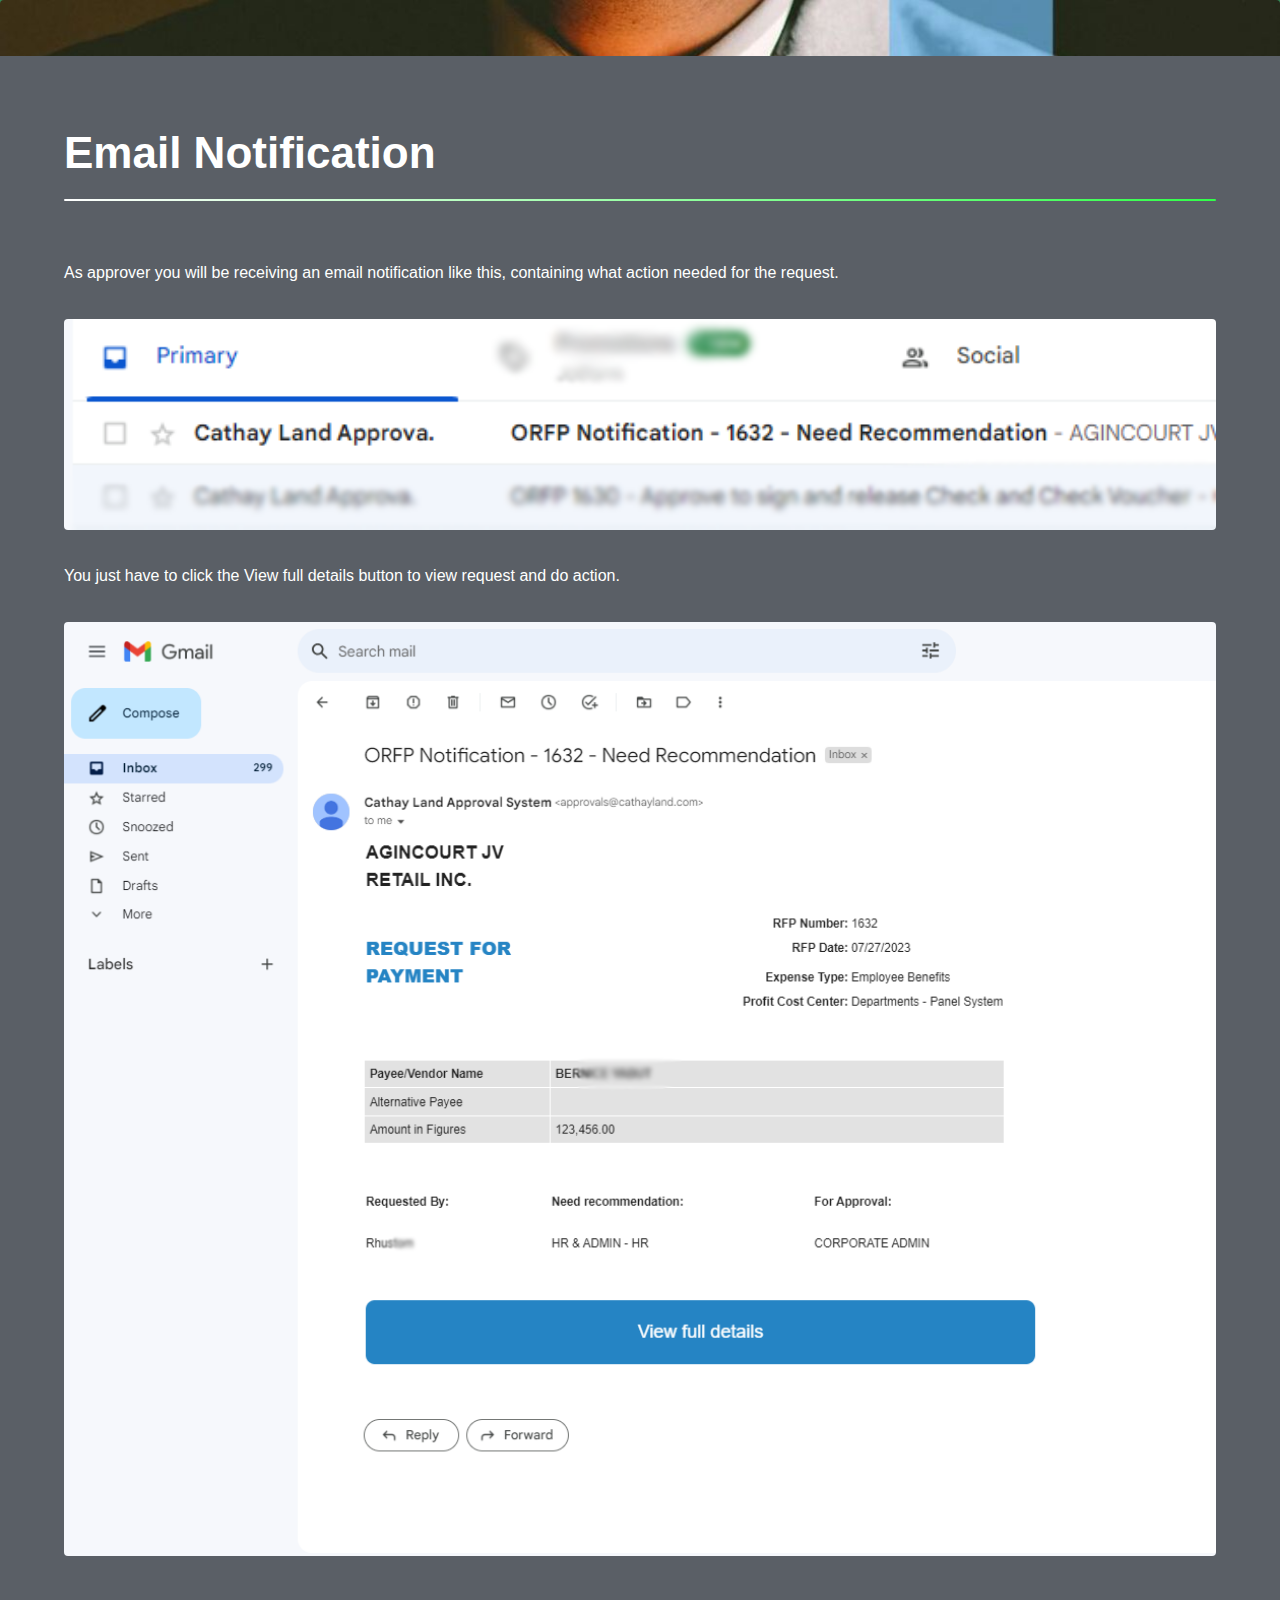
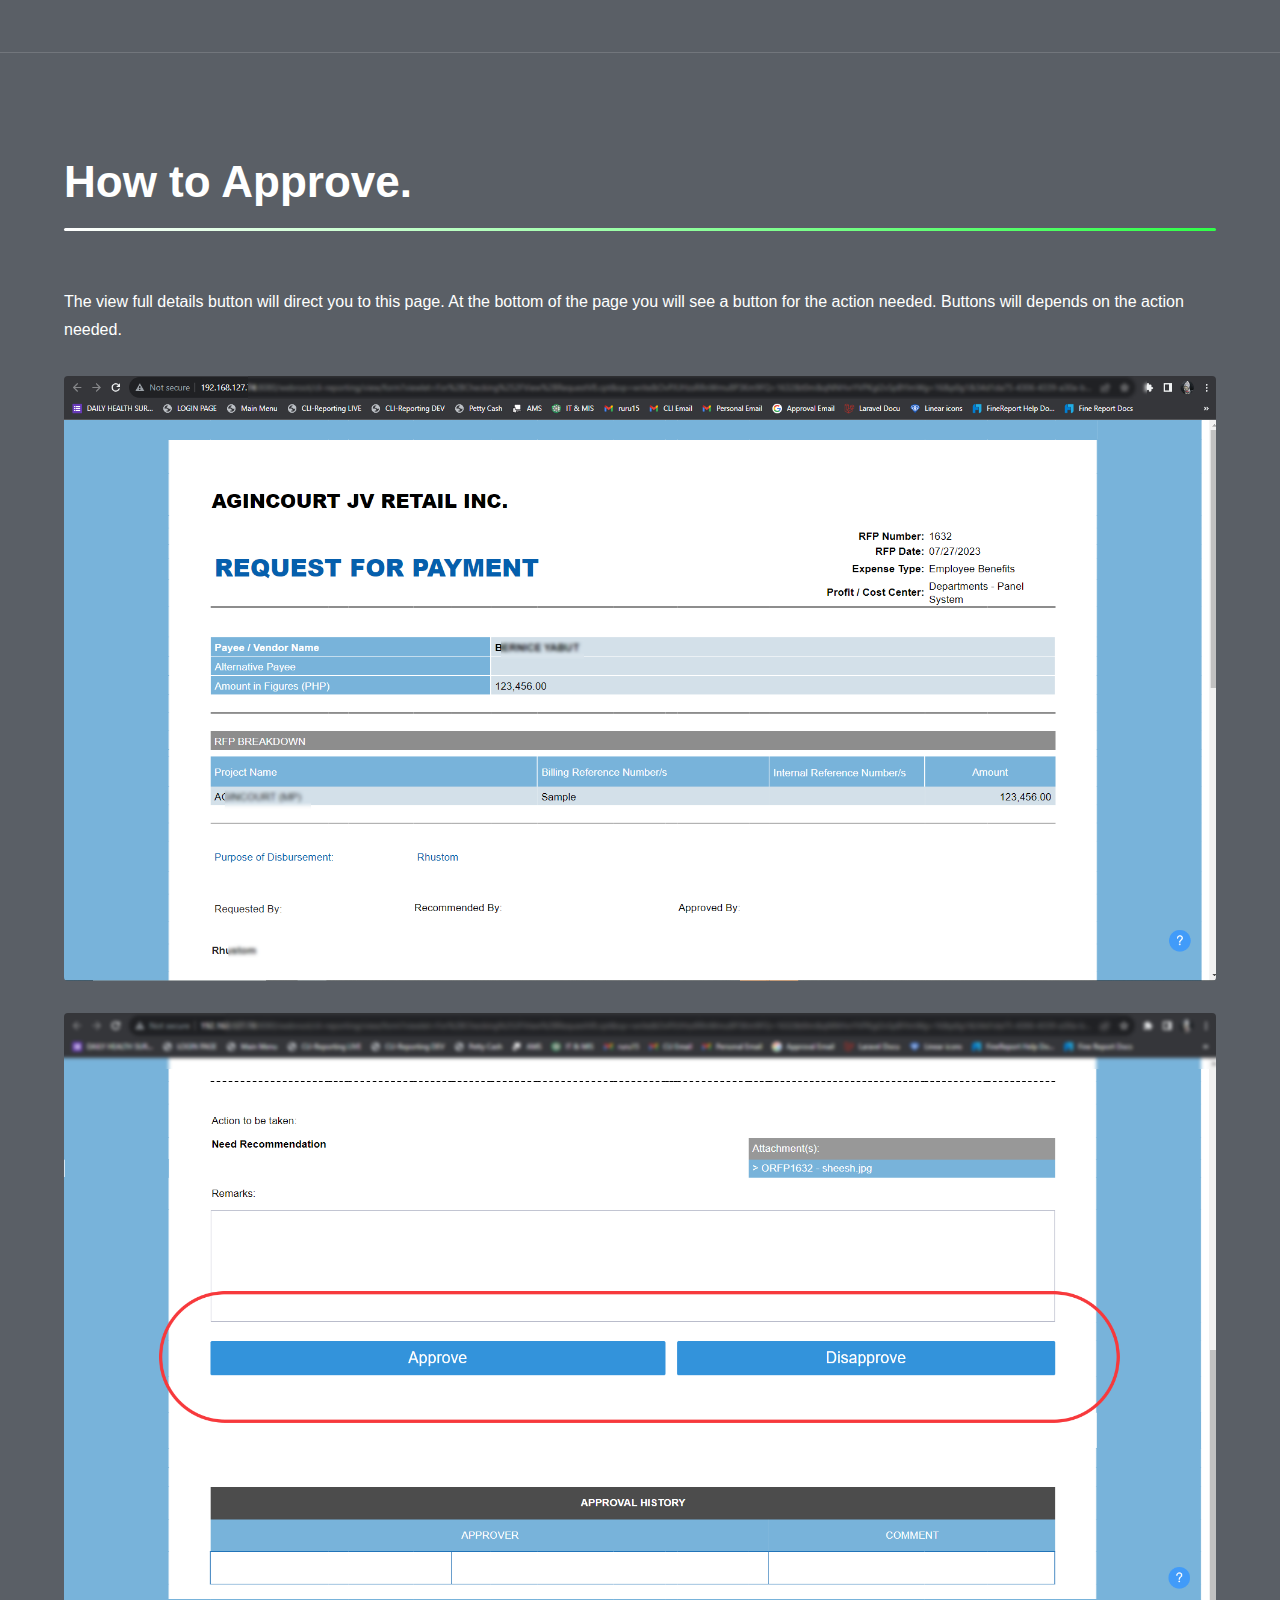
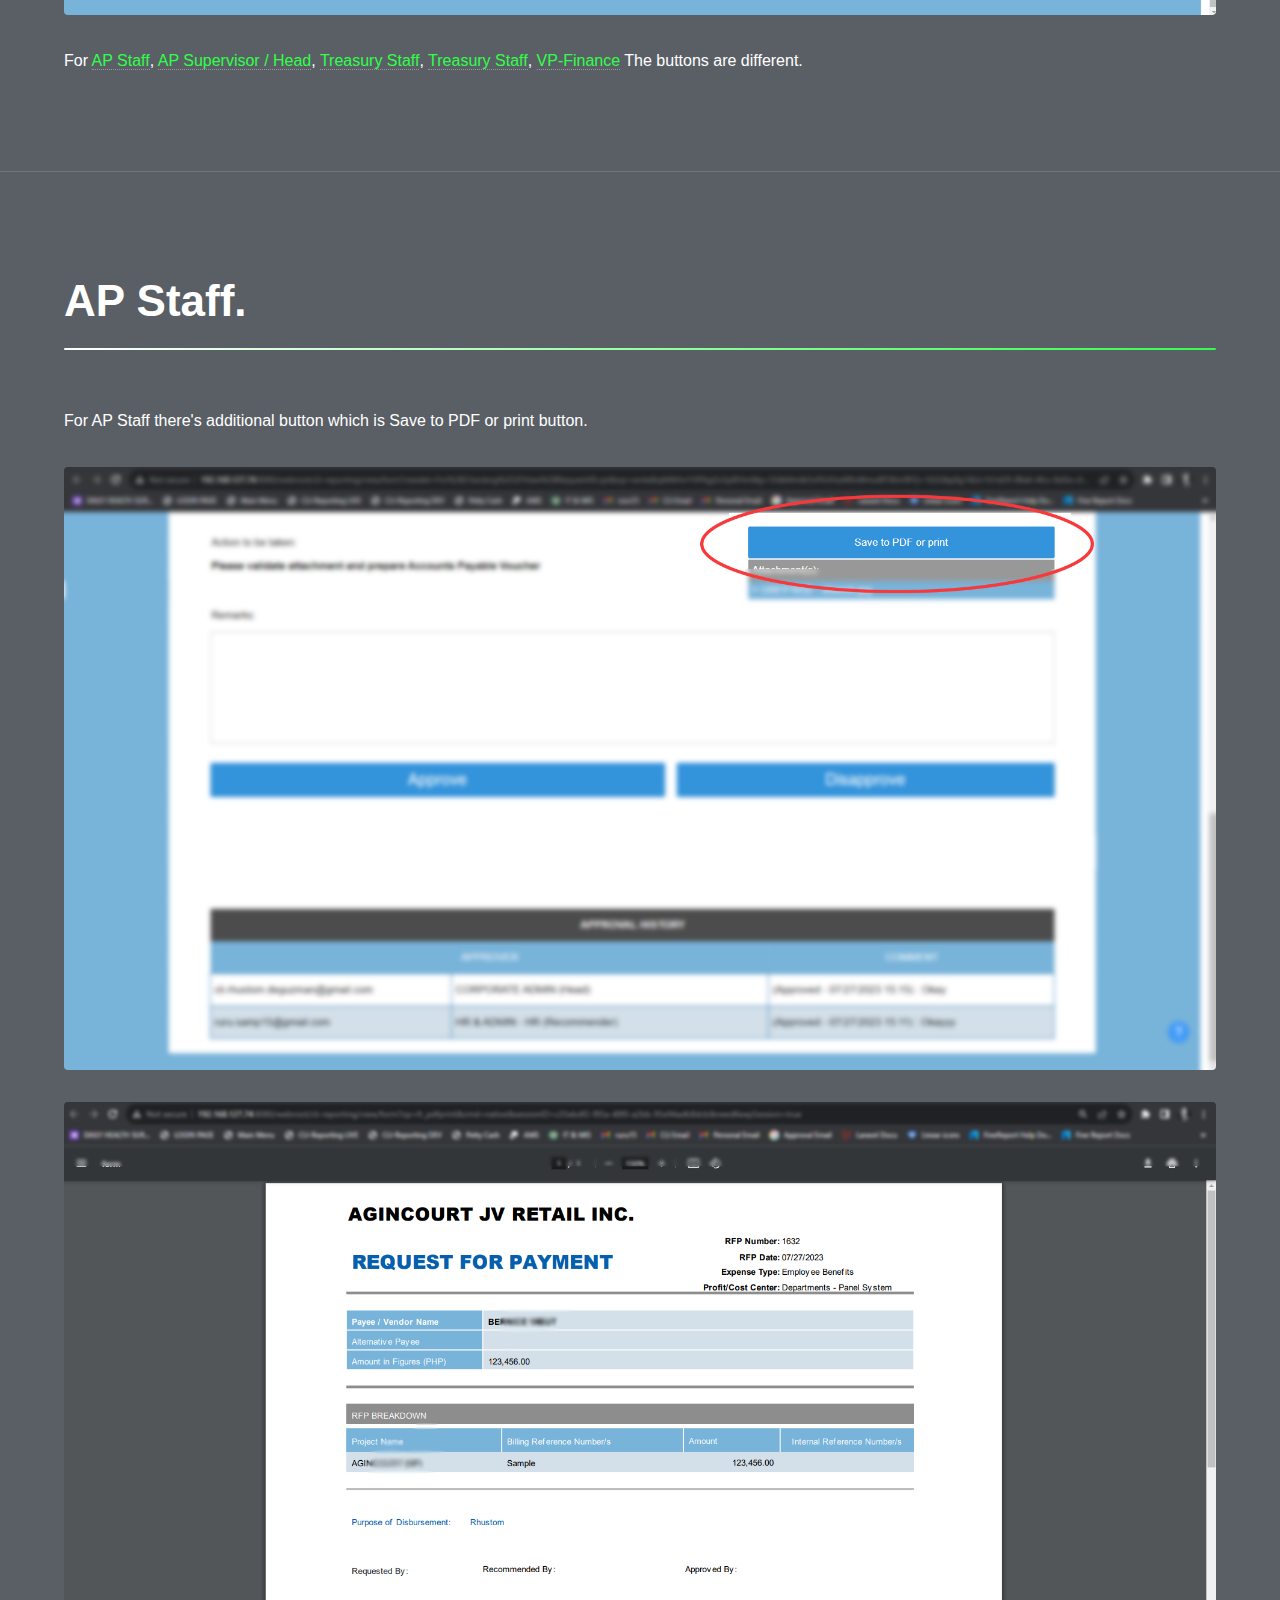
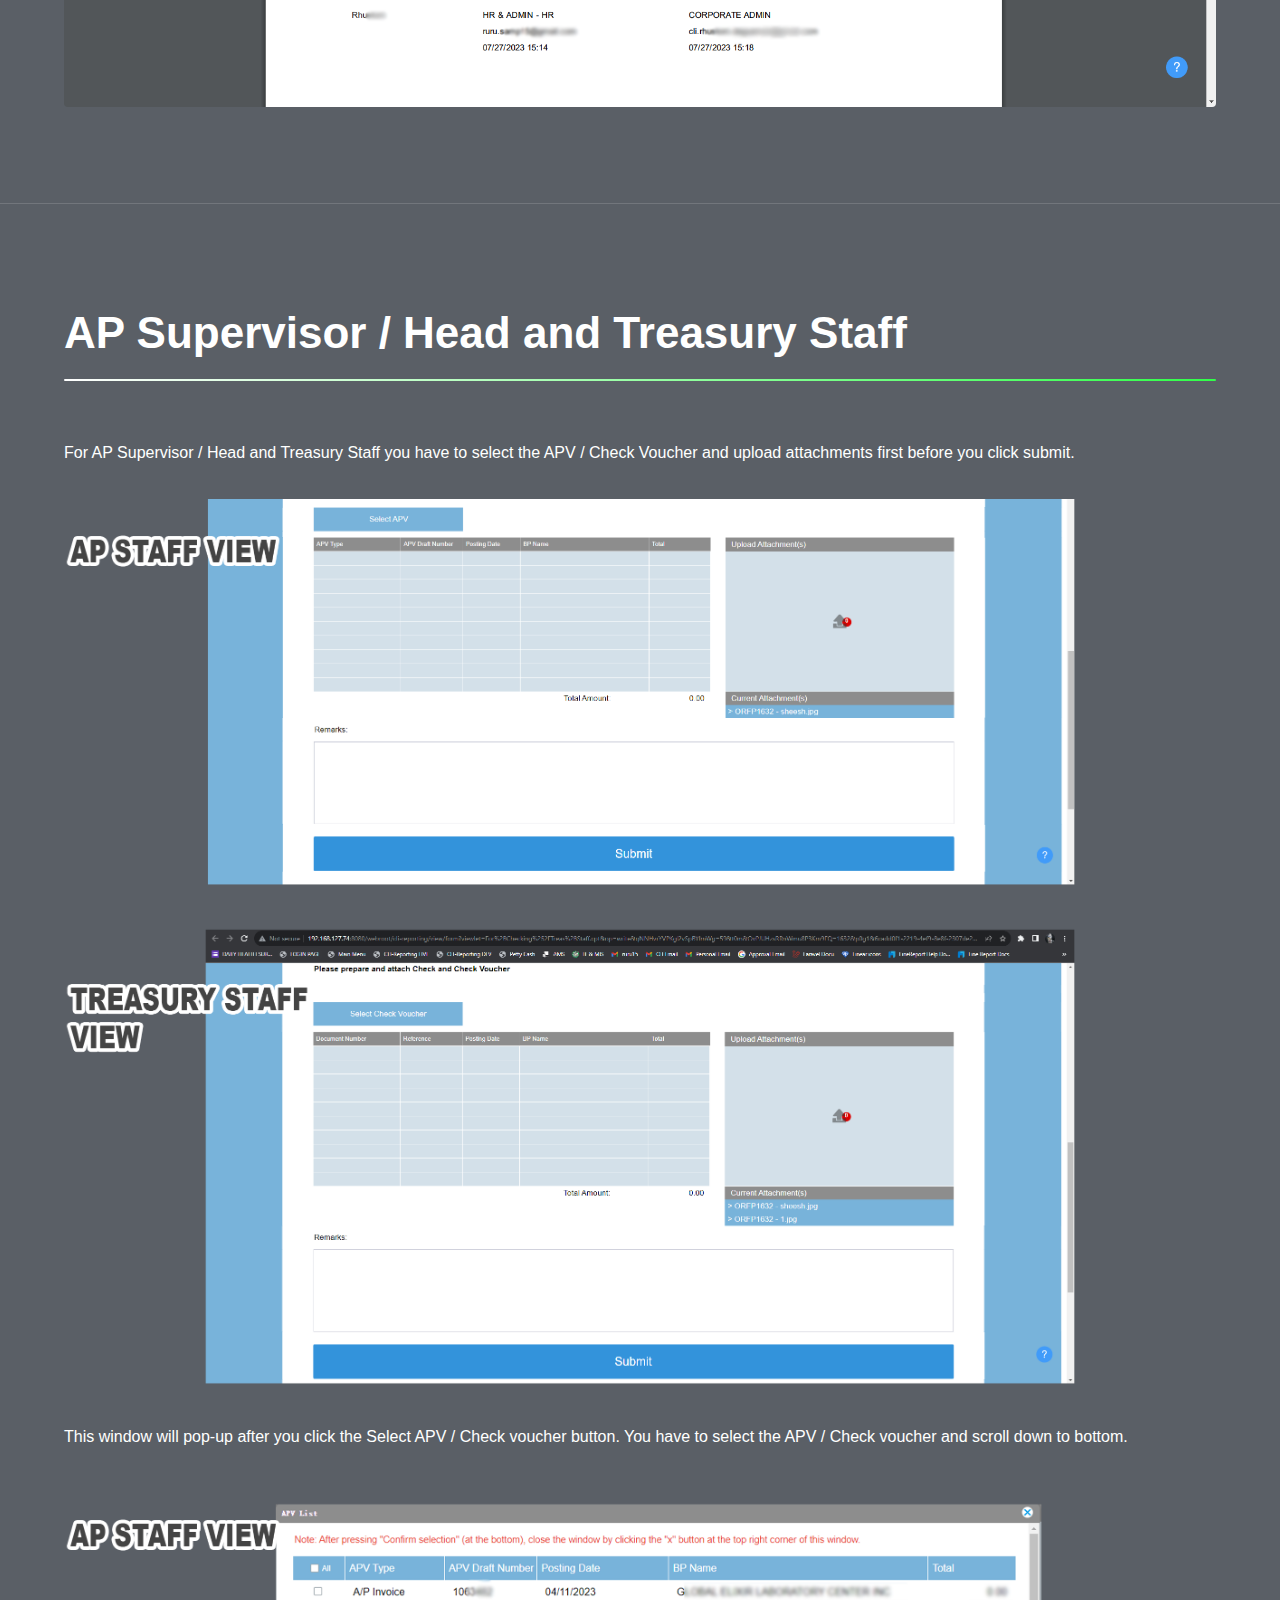
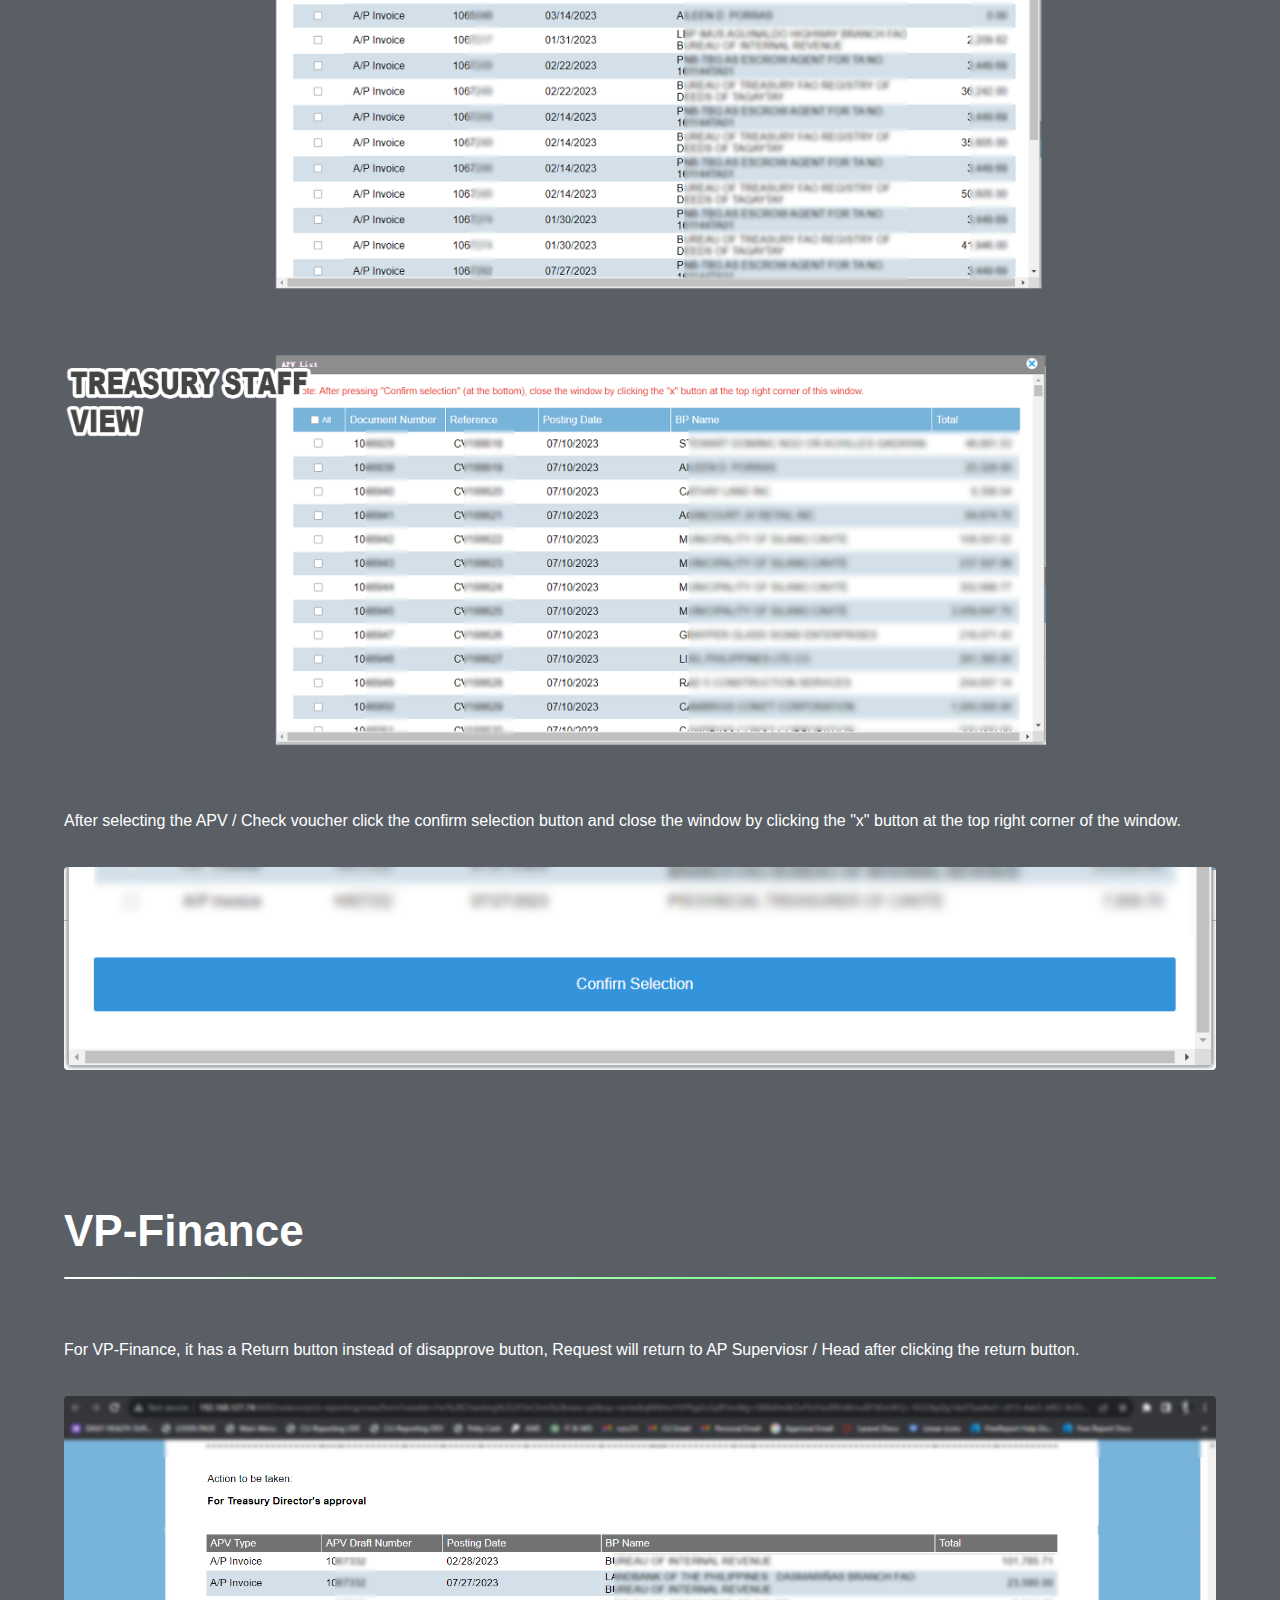
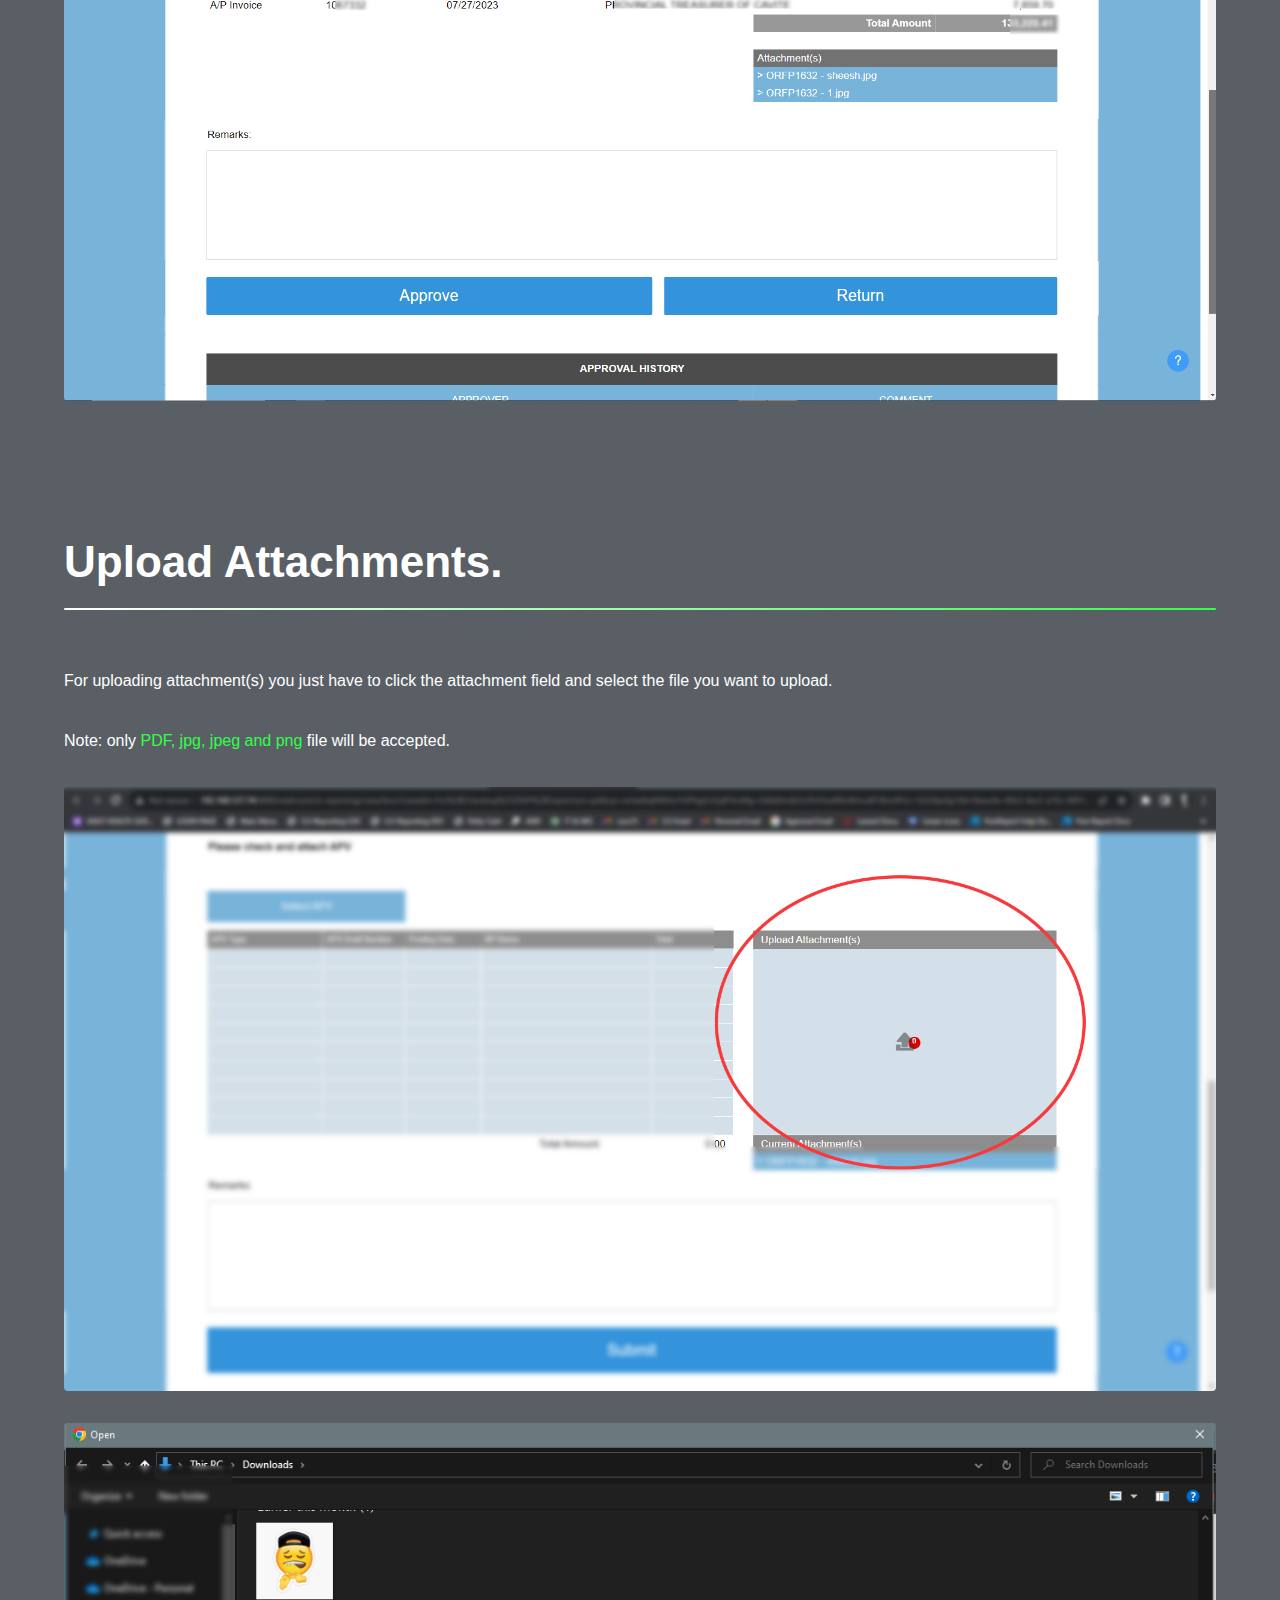
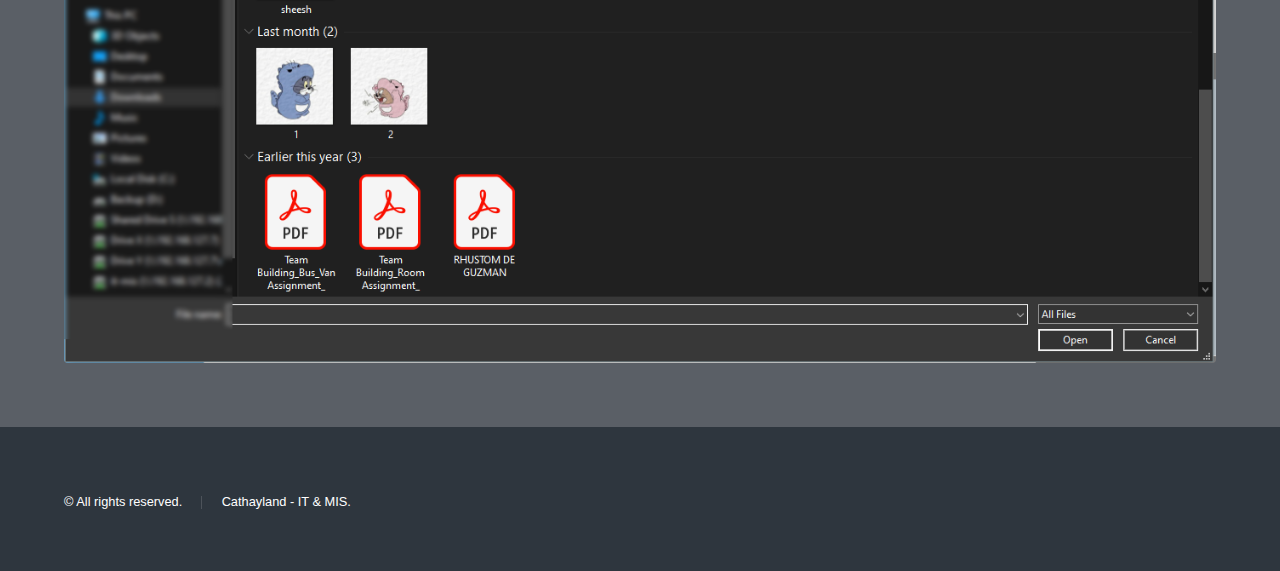
==== commit 03fad194: "Update approver.html" ====
--- a/approver.html
+++ b/approver.html
@@ -2,7 +2,7 @@
 
 <html>
 	<head>
-		<title>Requestor Users Manual</title>
+		<title>Approvers Users Manual</title>
 		<meta charset="utf-8" />
 		<meta name="viewport" content="width=device-width, initial-scale=1, user-scalable=no" />
 		<link rel="stylesheet" href="assets/css/main.css" />
@@ -59,7 +59,7 @@
 					<section id="main" class="wrapper">
 						<div class="inner">
 							<h1 id="appr" class="major">How to Approve.</h1>
-							<p>View full details button on the email you receieved will direct you to this page. At the bottom of the page you will see a button for the action needed, buttons will depends on the action needed.</p>
+							<p>The view full details button will direct you to this page. At the bottom of the page you will see a button for the action needed. Buttons will depends on the action needed.</p>
 							<span class="image fit"><img src="images/Approver/3.png" alt="" /></span>
 							<span class="image fit"><img src="images/Approver/4.png" alt="" /></span>
 							<p>For
@@ -76,7 +76,7 @@
 					<section id="main" class="wrapper">
 						<div class="inner">
 							<h1 id="apstaff" class="major">AP Staff.</h1>
-							<p>For AP Staff there's additional button witch is Save to PDF or print button.</p>
+							<p>For AP Staff there's additional button which is Save to PDF or print button.</p>
 							<span class="image fit"><img src="images/Approver/14.png" alt="" /></span>
 							<span class="image fit"><img src="images/Approver/15.png" alt="" /></span>
 						</div>
@@ -87,7 +87,7 @@
 							<h1 id="apsupandtreas" class="major">AP Supervisor / Head and Treasury Staff</h1>
 							<p>For AP Supervisor / Head and Treasury Staff you have to select the APV / Check Voucher and upload attachments first before you click submit.</p>
 							<span class="image fit"><img src="images/Approver/27.png" alt="" /></span>
-							<p>This window will pop-up after you click the Select APV / Check voucher button, you have to select the APV / Check voucher and scroll down to bottom.</p>
+							<p>This window will pop-up after you click the Select APV / Check voucher button. You have to select the APV / Check voucher and scroll down to bottom.</p>
 							<span class="image fit"><img src="images/Approver/28.png" alt="" /></span>
 							<p>After selecting the APV / Check voucher click the confirm selection button and close the window by clicking the "x" button at the top right corner of the window.</p>
 							<span class="image fit"><img src="images/Approver/18.png" alt="" /></span>
@@ -96,7 +96,7 @@
 					<section id="main" class="wrapper">
 						<div class="inner">
 							<h1 id="vpfinance" class="major">VP-Finance</h1>
-							<p>For VP-Finance, it has a Return button instead of disapprove button, Request will return to AP Superviosr / Head.</p>
+							<p>For VP-Finance, it has a Return button instead of disapprove button, Request will return to AP Superviosr / Head after clicking the return button.</p>
 							<span class="image fit"><img src="images/Approver/20.png" alt="" /></span>
 						</div>
 					</section>
@@ -130,4 +130,4 @@
 			<script src="assets/js/main.js"></script>
 
 	</body>
-</html>+</html>
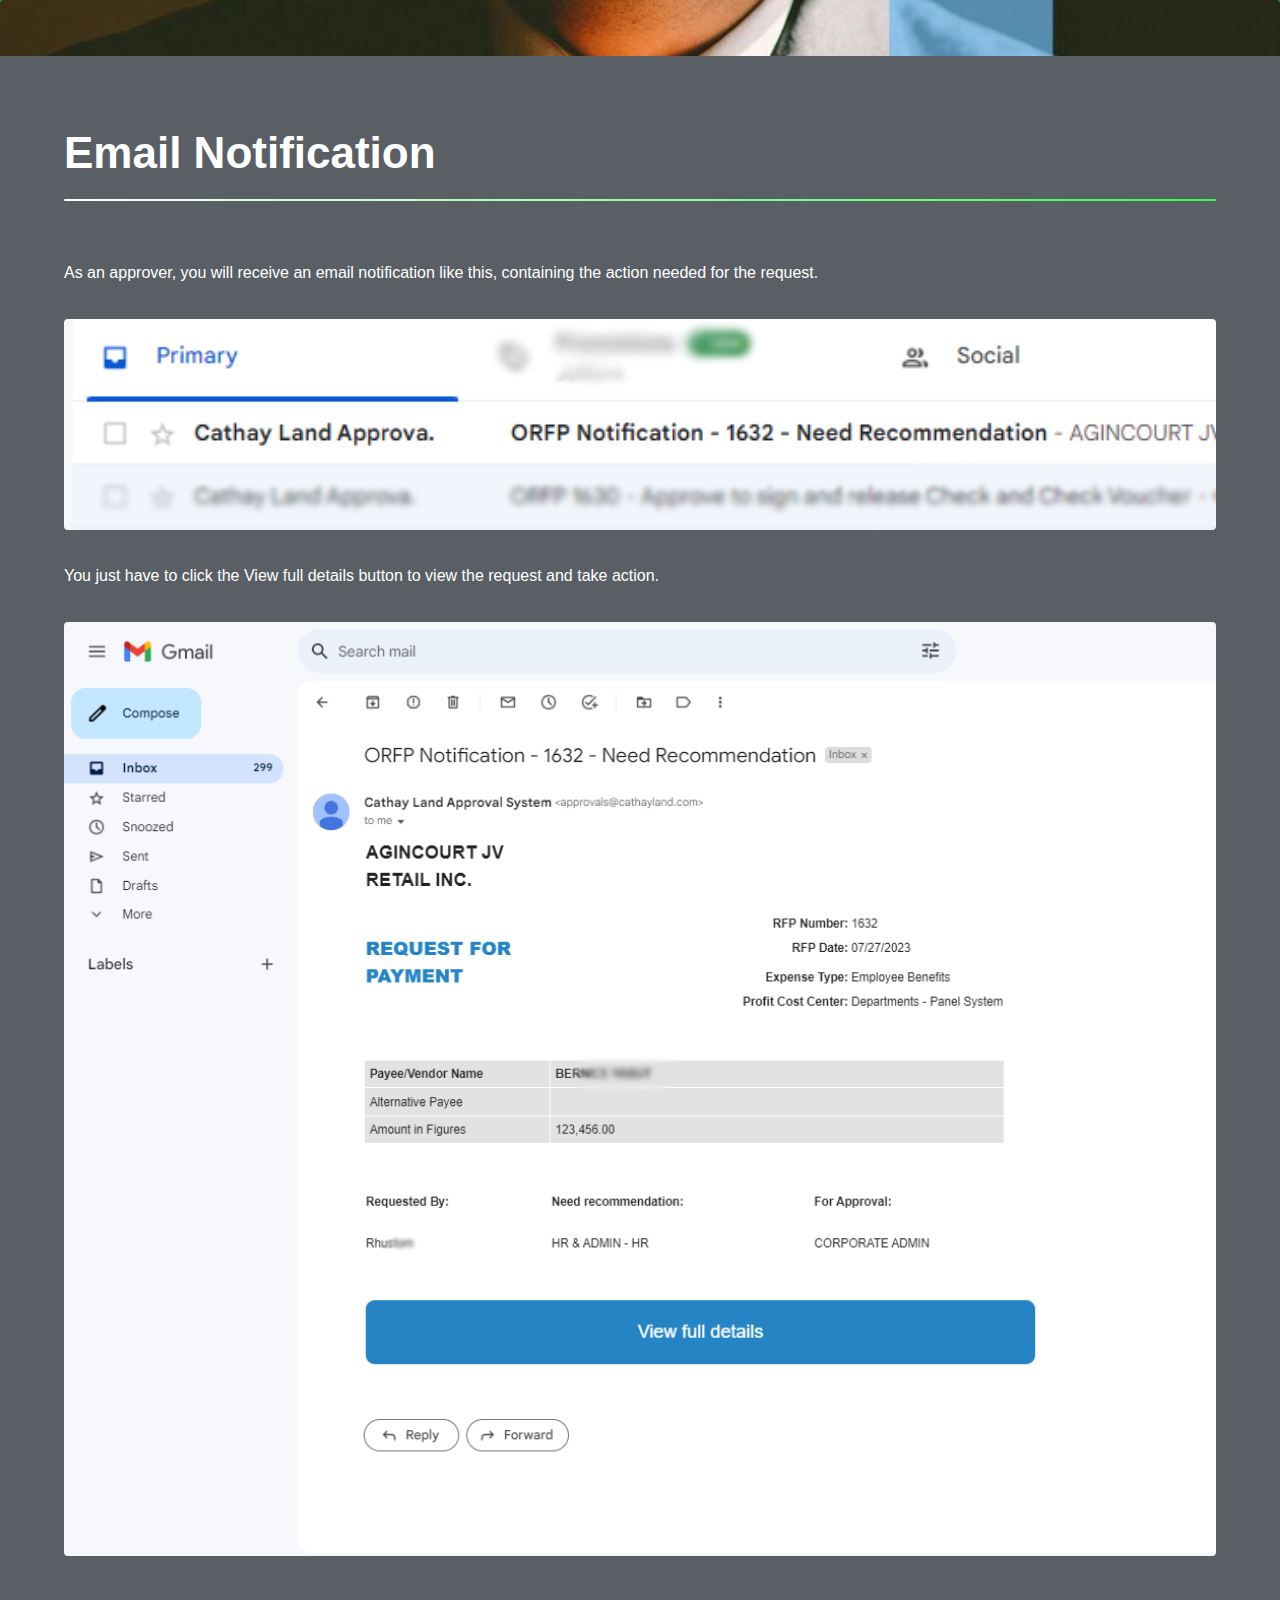
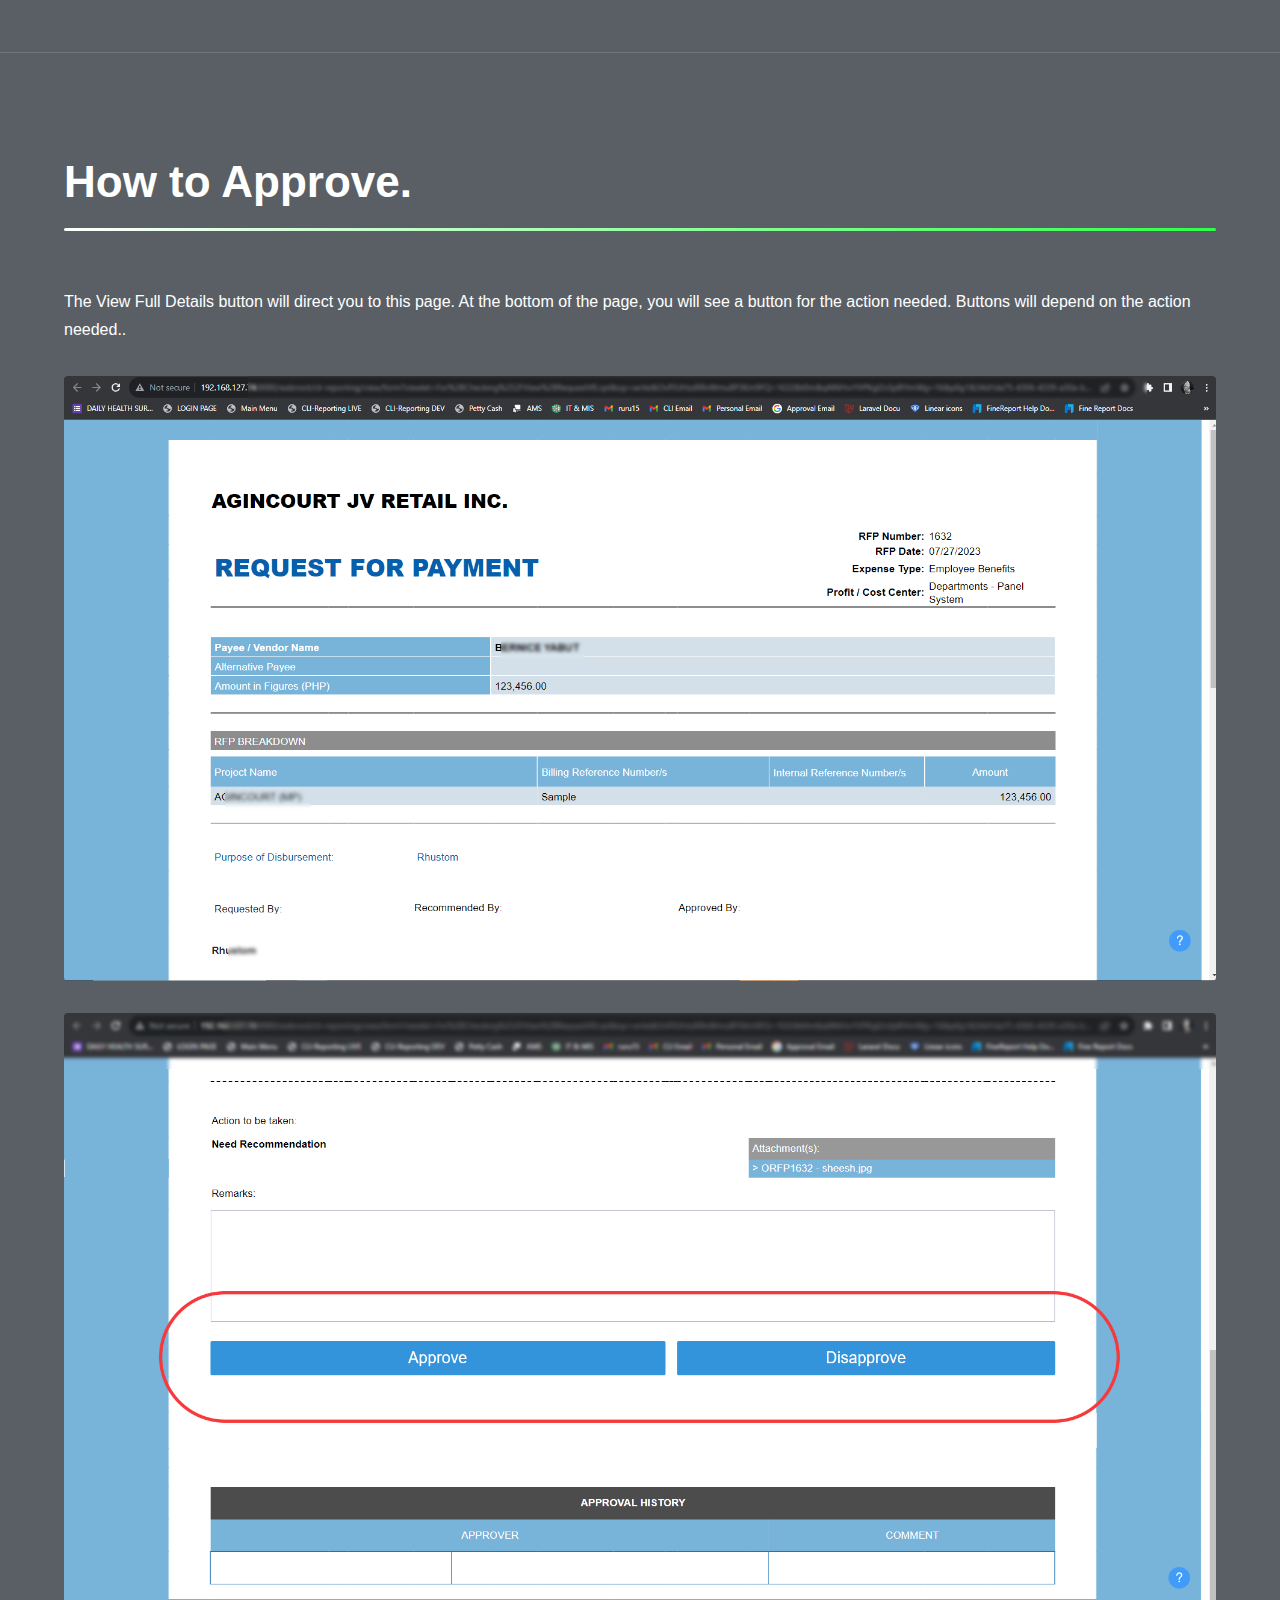
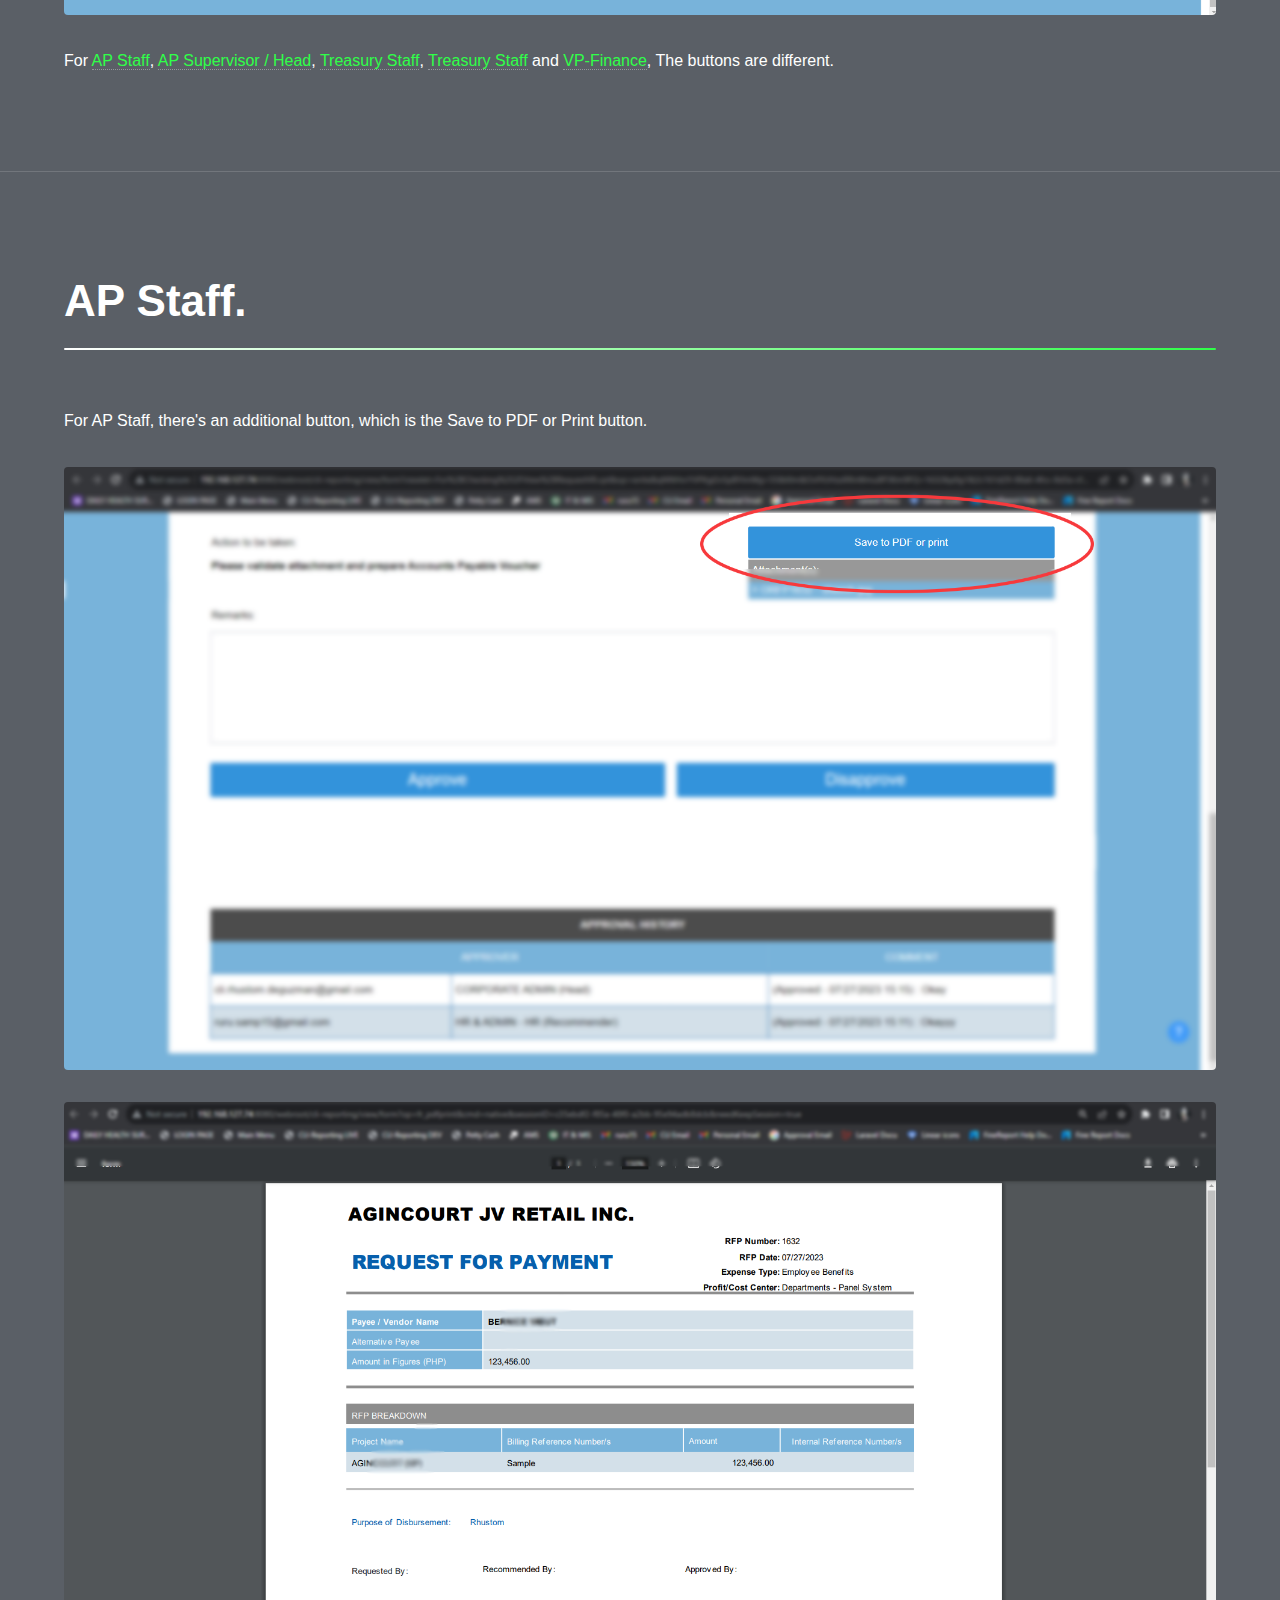
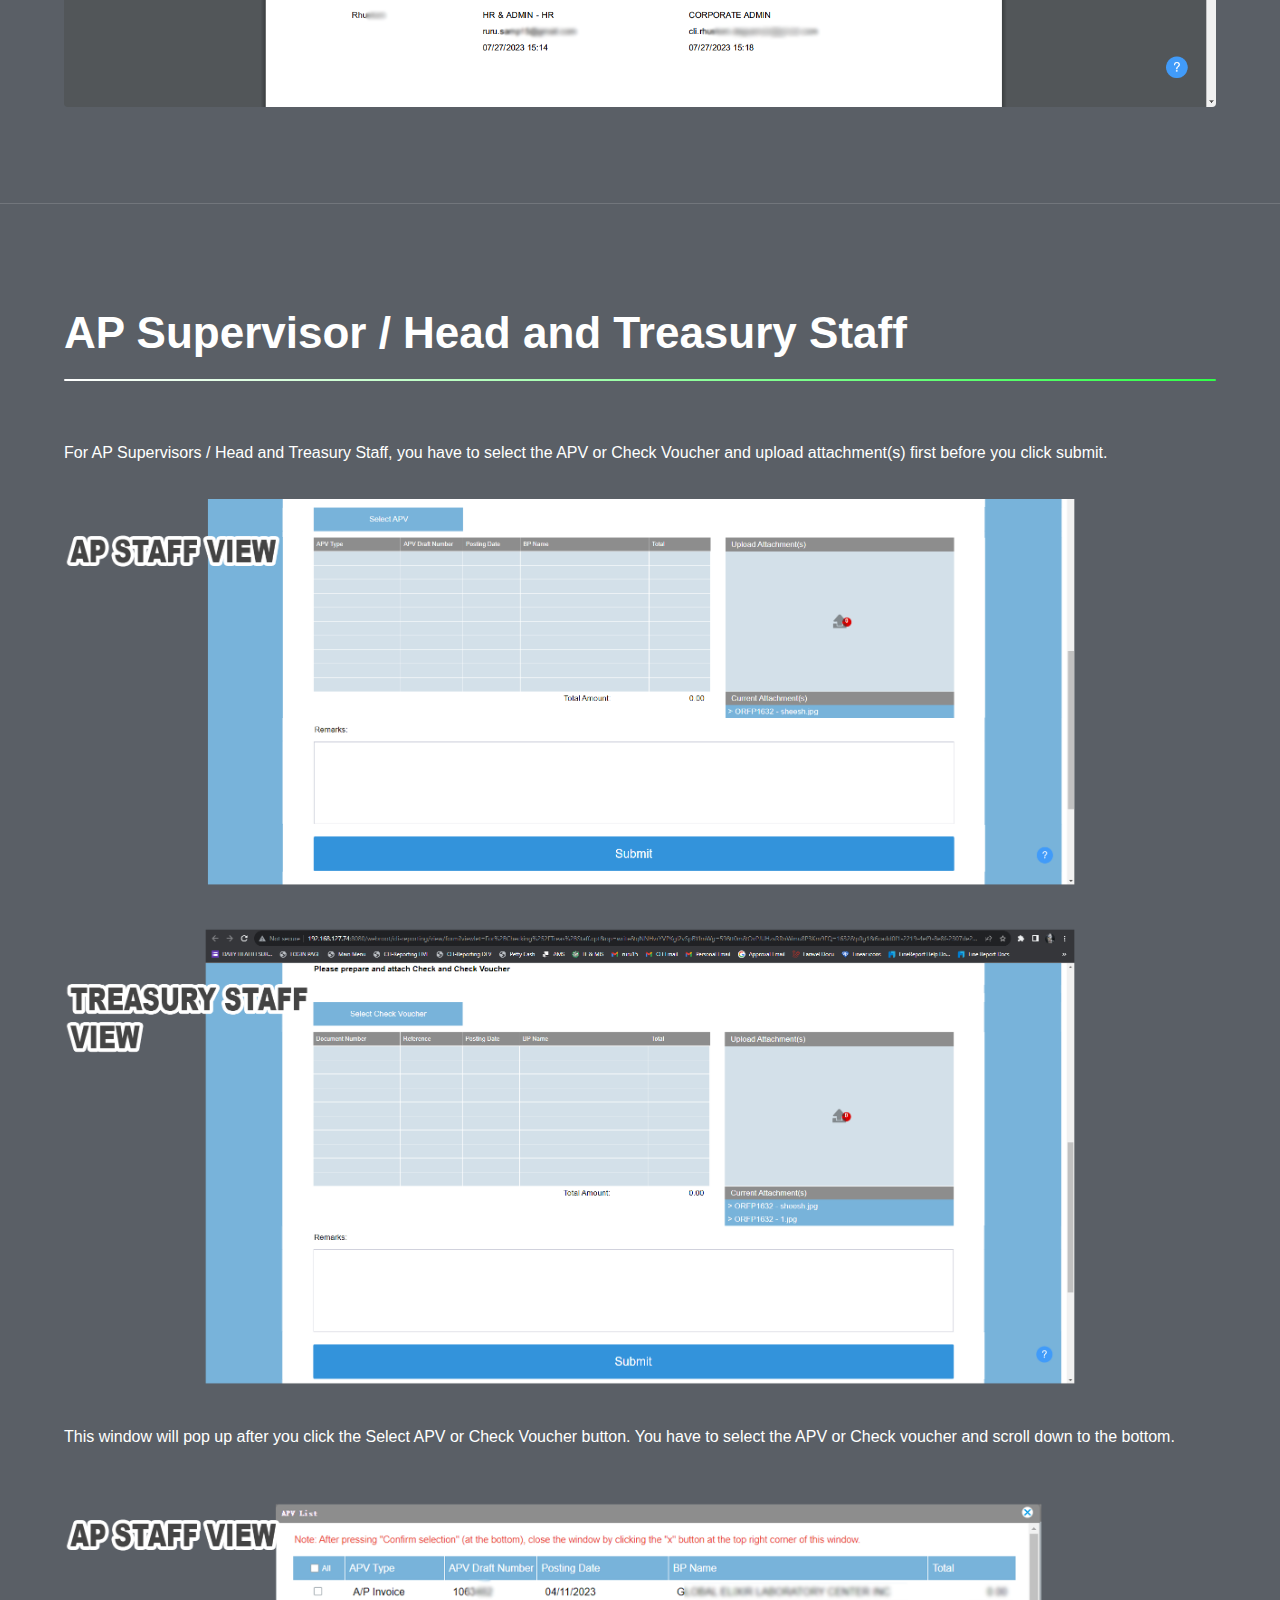
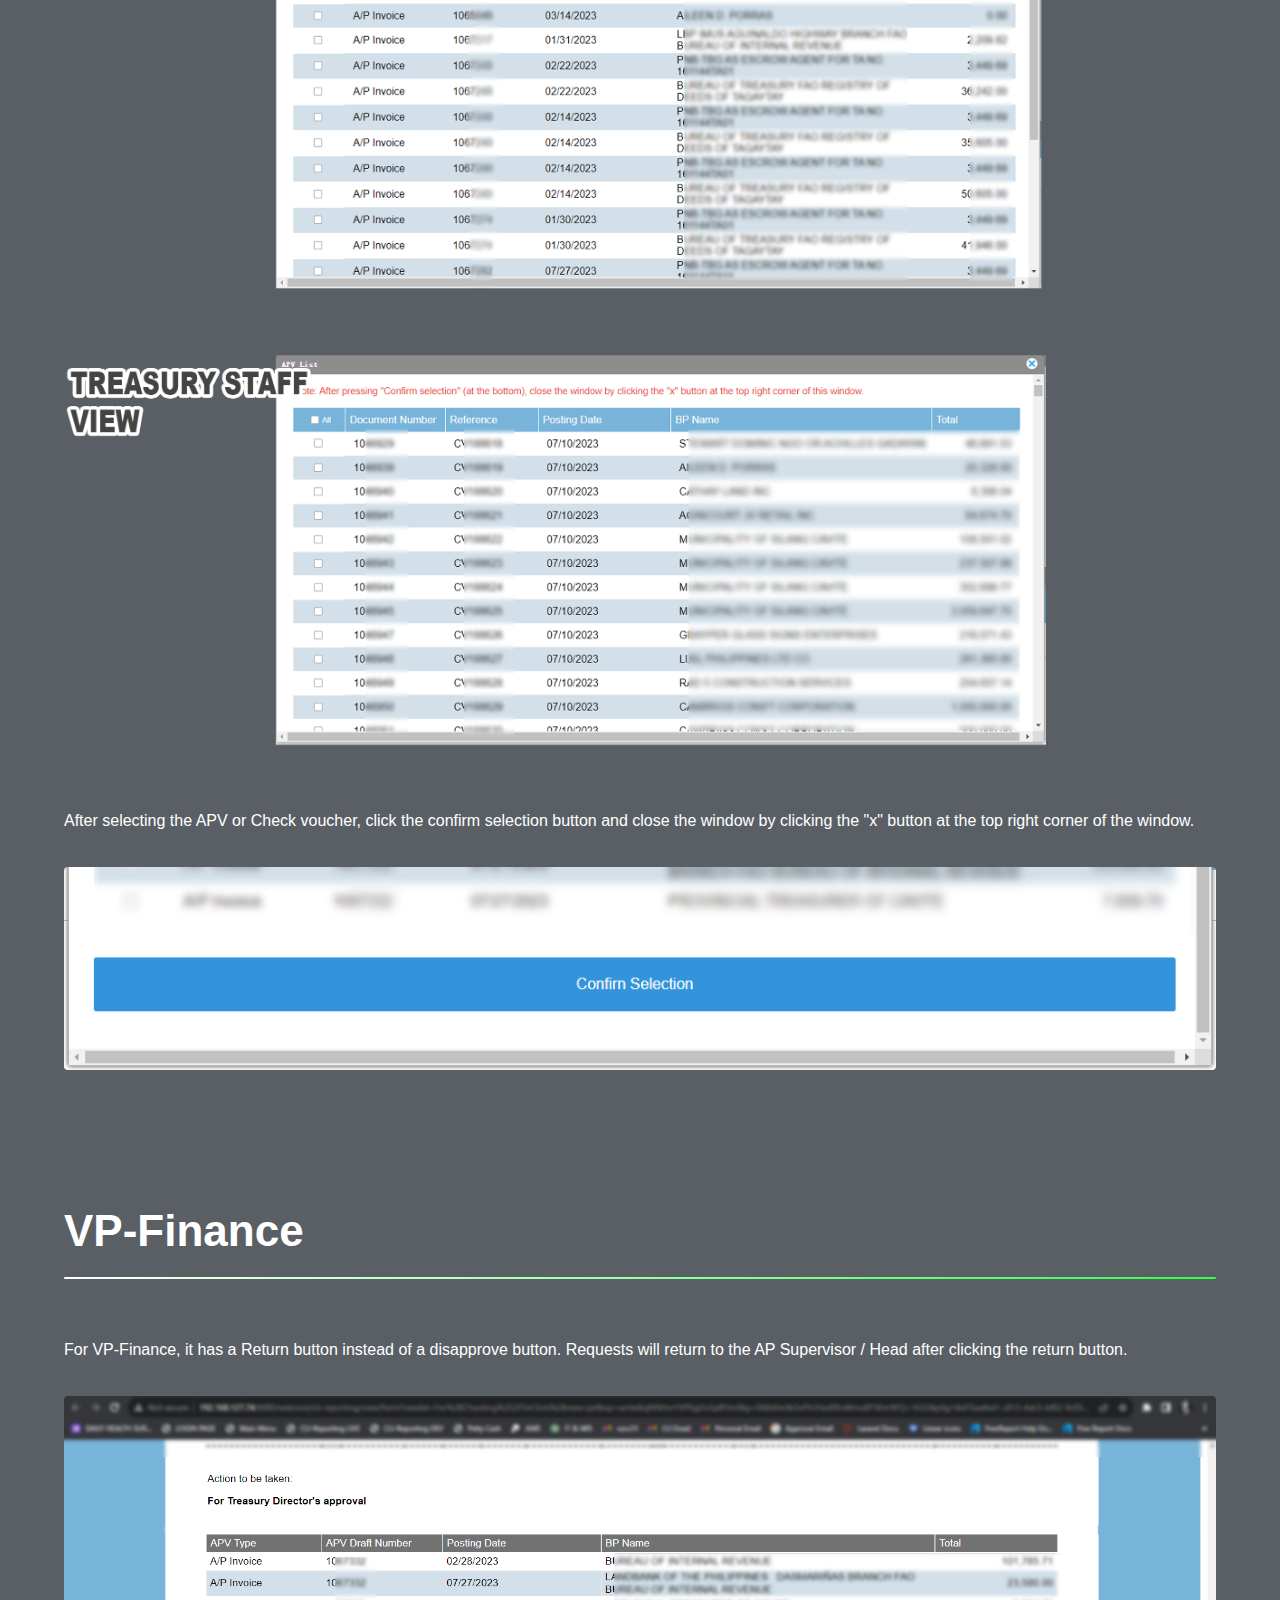
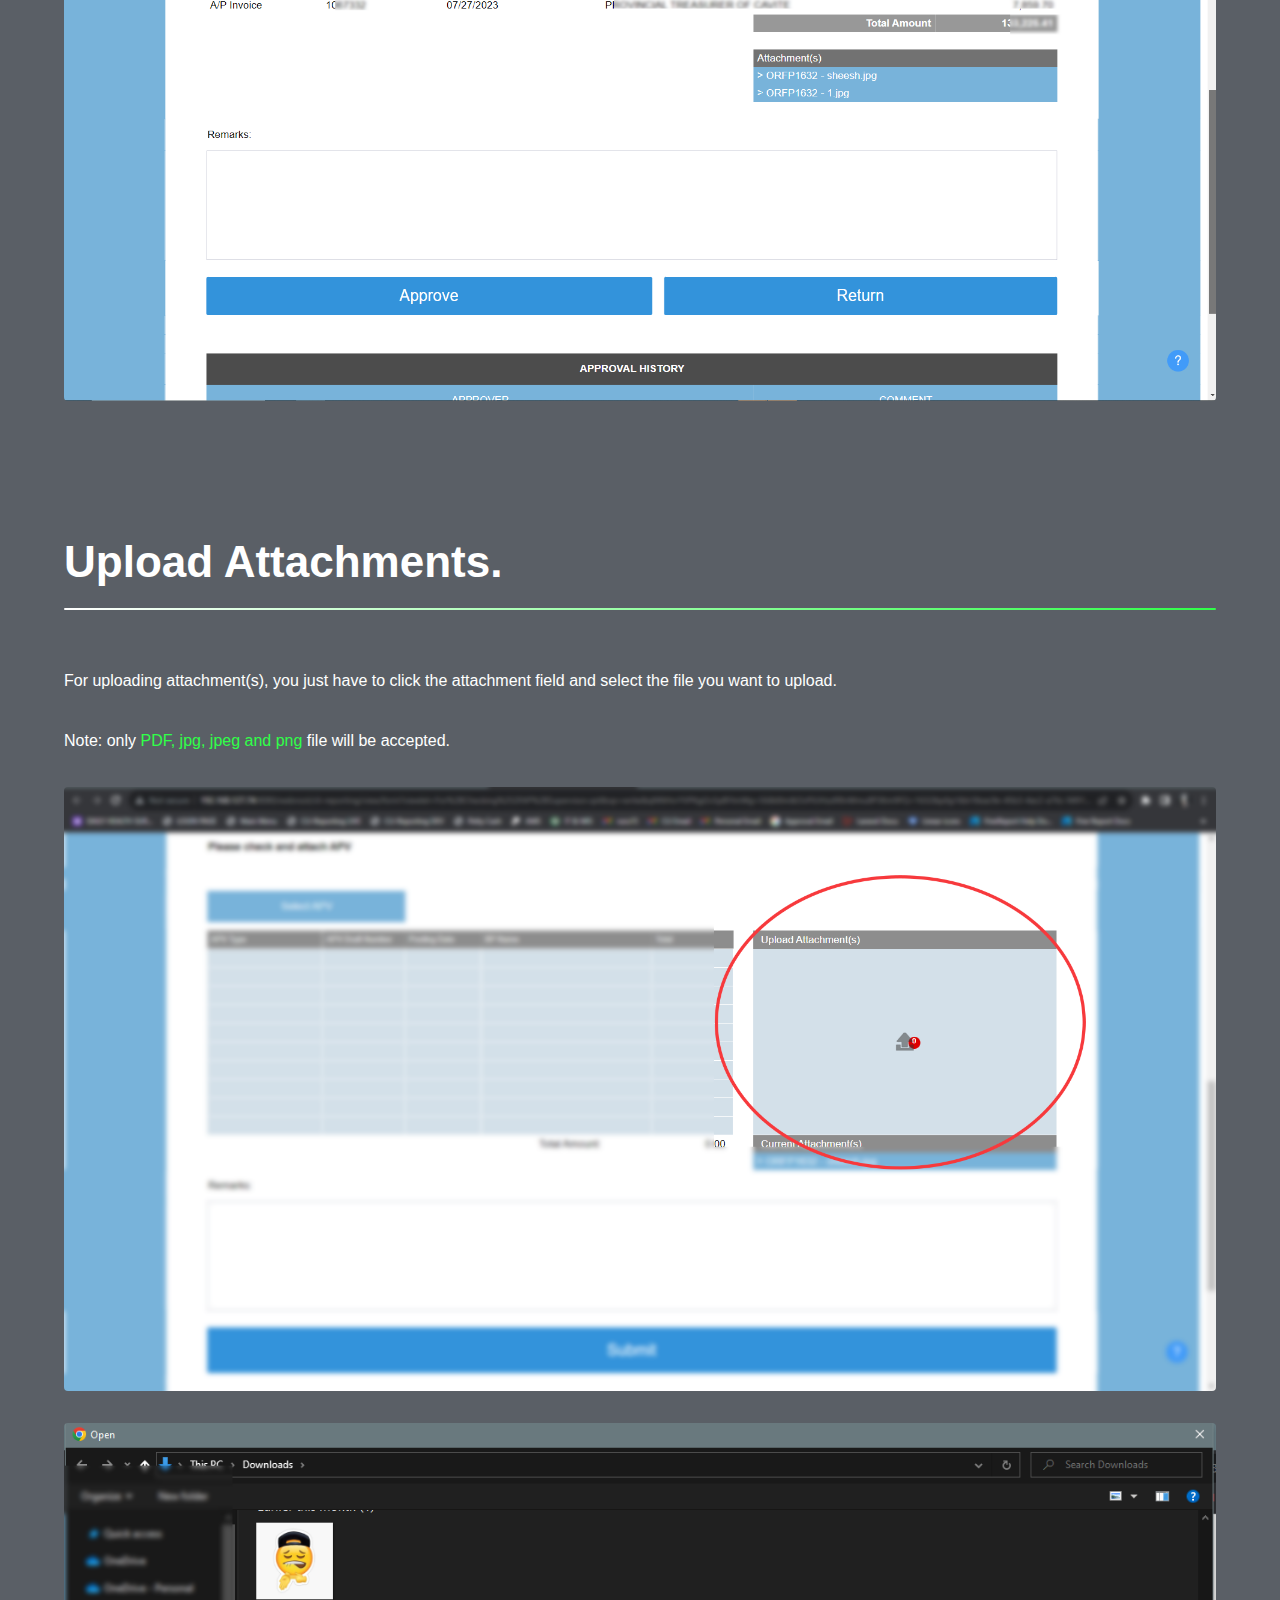
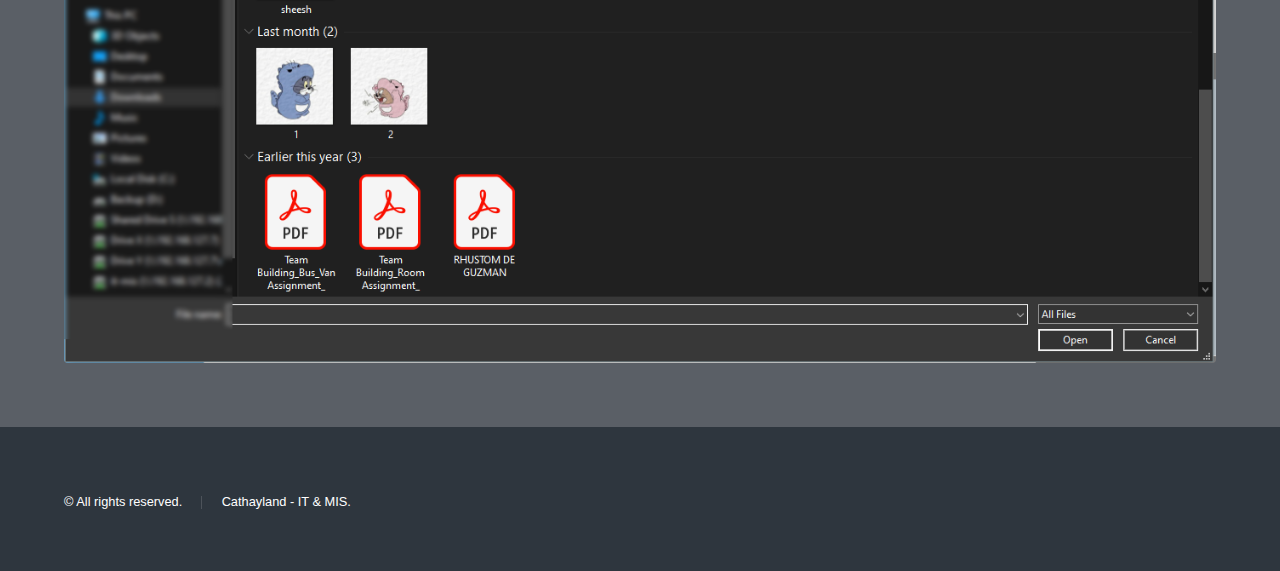
==== commit 7ee1521f: "commit" ====
--- a/approver.html
+++ b/approver.html
@@ -49,9 +49,9 @@
 					<section id="main" class="wrapper">
 						<div class="inner">
 							<h1 id="emenot" class="major">Email Notification</h1>
-							<p>As approver you will be receiving an email notification like this, containing what action needed for the request.</p>
+							<p>As an approver, you will receive an email notification like this, containing the action needed for the request.</p>
 							<span class="image fit"><img src="images/Approver/1.png" alt="" /></span>
-							<p>You just have to click the View full details button to view request and do action.</p>
+							<p>You just have to click the View full details button to view the request and take action.</p>
 							<span class="image fit"><img src="images/Approver/2.png" alt="" /></span>
 						</div>
 					</section>
@@ -59,15 +59,15 @@
 					<section id="main" class="wrapper">
 						<div class="inner">
 							<h1 id="appr" class="major">How to Approve.</h1>
-							<p>The view full details button will direct you to this page. At the bottom of the page you will see a button for the action needed. Buttons will depends on the action needed.</p>
+							<p>The View Full Details button will direct you to this page. At the bottom of the page, you will see a button for the action needed. Buttons will depend on the action needed..</p>
 							<span class="image fit"><img src="images/Approver/3.png" alt="" /></span>
 							<span class="image fit"><img src="images/Approver/4.png" alt="" /></span>
 							<p>For
 								<a href="#apstaff" class="scrolly" style="color: #30ff49">AP Staff</a>,  
 								<a href="#apsupandtreas" class="scrolly" style="color: #30ff49">AP Supervisor / Head</a>,
 								<a href="#apsupandtreas" class="scrolly" style="color: #30ff49">Treasury Staff</a>, 
-								<a href="#apsupandtreas" class="scrolly" style="color: #30ff49">Treasury Staff</a>,
-								<a href="#vpfinance" class="scrolly" style="color: #30ff49">VP-Finance</a> 
+								<a href="#apsupandtreas" class="scrolly" style="color: #30ff49">Treasury Staff</a> and 
+								<a href="#vpfinance" class="scrolly" style="color: #30ff49">VP-Finance</a>, 
 								The buttons are different.
 							</p>
 						</div>
@@ -76,7 +76,7 @@
 					<section id="main" class="wrapper">
 						<div class="inner">
 							<h1 id="apstaff" class="major">AP Staff.</h1>
-							<p>For AP Staff there's additional button which is Save to PDF or print button.</p>
+							<p>For AP Staff, there's an additional button, which is the Save to PDF or Print button.</p>
 							<span class="image fit"><img src="images/Approver/14.png" alt="" /></span>
 							<span class="image fit"><img src="images/Approver/15.png" alt="" /></span>
 						</div>
@@ -85,25 +85,25 @@
 					<section id="main" class="wrapper">
 						<div class="inner">
 							<h1 id="apsupandtreas" class="major">AP Supervisor / Head and Treasury Staff</h1>
-							<p>For AP Supervisor / Head and Treasury Staff you have to select the APV / Check Voucher and upload attachments first before you click submit.</p>
+							<p>For AP Supervisors / Head and Treasury Staff, you have to select the APV or Check Voucher and upload attachment(s) first before you click submit.</p>
 							<span class="image fit"><img src="images/Approver/27.png" alt="" /></span>
-							<p>This window will pop-up after you click the Select APV / Check voucher button. You have to select the APV / Check voucher and scroll down to bottom.</p>
+							<p>This window will pop up after you click the Select APV or Check Voucher button. You have to select the APV or Check voucher and scroll down to the bottom.</p>
 							<span class="image fit"><img src="images/Approver/28.png" alt="" /></span>
-							<p>After selecting the APV / Check voucher click the confirm selection button and close the window by clicking the "x" button at the top right corner of the window.</p>
+							<p>After selecting the APV or Check voucher, click the confirm selection button and close the window by clicking the "x" button at the top right corner of the window.</p>
 							<span class="image fit"><img src="images/Approver/18.png" alt="" /></span>
 						</div>
 					</section>
 					<section id="main" class="wrapper">
 						<div class="inner">
 							<h1 id="vpfinance" class="major">VP-Finance</h1>
-							<p>For VP-Finance, it has a Return button instead of disapprove button, Request will return to AP Superviosr / Head after clicking the return button.</p>
+							<p>For VP-Finance, it has a Return button instead of a disapprove button. Requests will return to the AP Supervisor / Head after clicking the return button.</p>
 							<span class="image fit"><img src="images/Approver/20.png" alt="" /></span>
 						</div>
 					</section>
 					<section id="main" class="wrapper">
 						<div class="inner">
 							<h1 id="uplo" class="major">Upload Attachments.</h1>
-							<p>For uploading attachment(s) you just have to click the attachment field and select the file you want to upload.</p>
+							<p>For uploading attachment(s), you just have to click the attachment field and select the file you want to upload.</p>
 							<p>Note: only <span style = "color:#30ff49">PDF, jpg, jpeg and png</span> file will be accepted.</p>
 							<span class="image fit"><img src="images/Approver/29.png" alt="" /></span>
 							<span class="image fit"><img src="images/Approver/19.png" alt="" /></span>
@@ -130,4 +130,4 @@
 			<script src="assets/js/main.js"></script>
 
 	</body>
-</html>
+</html>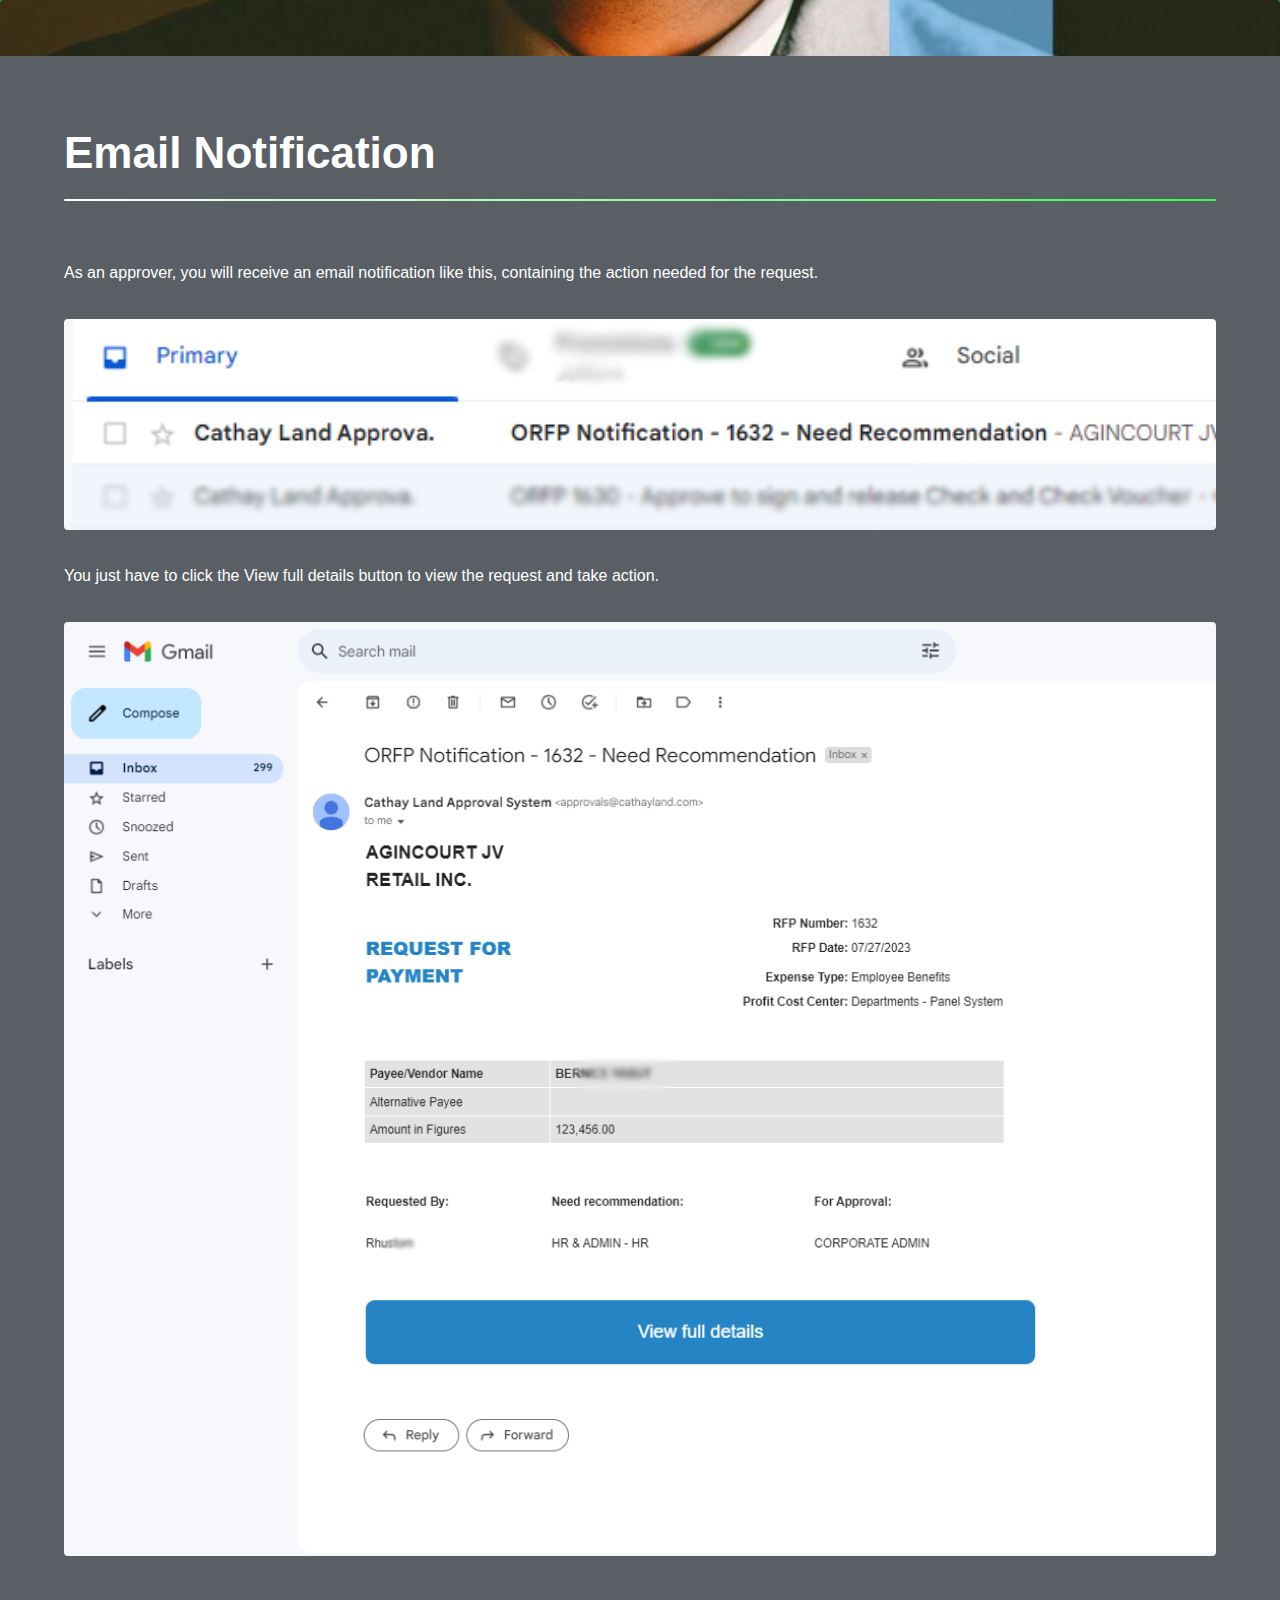
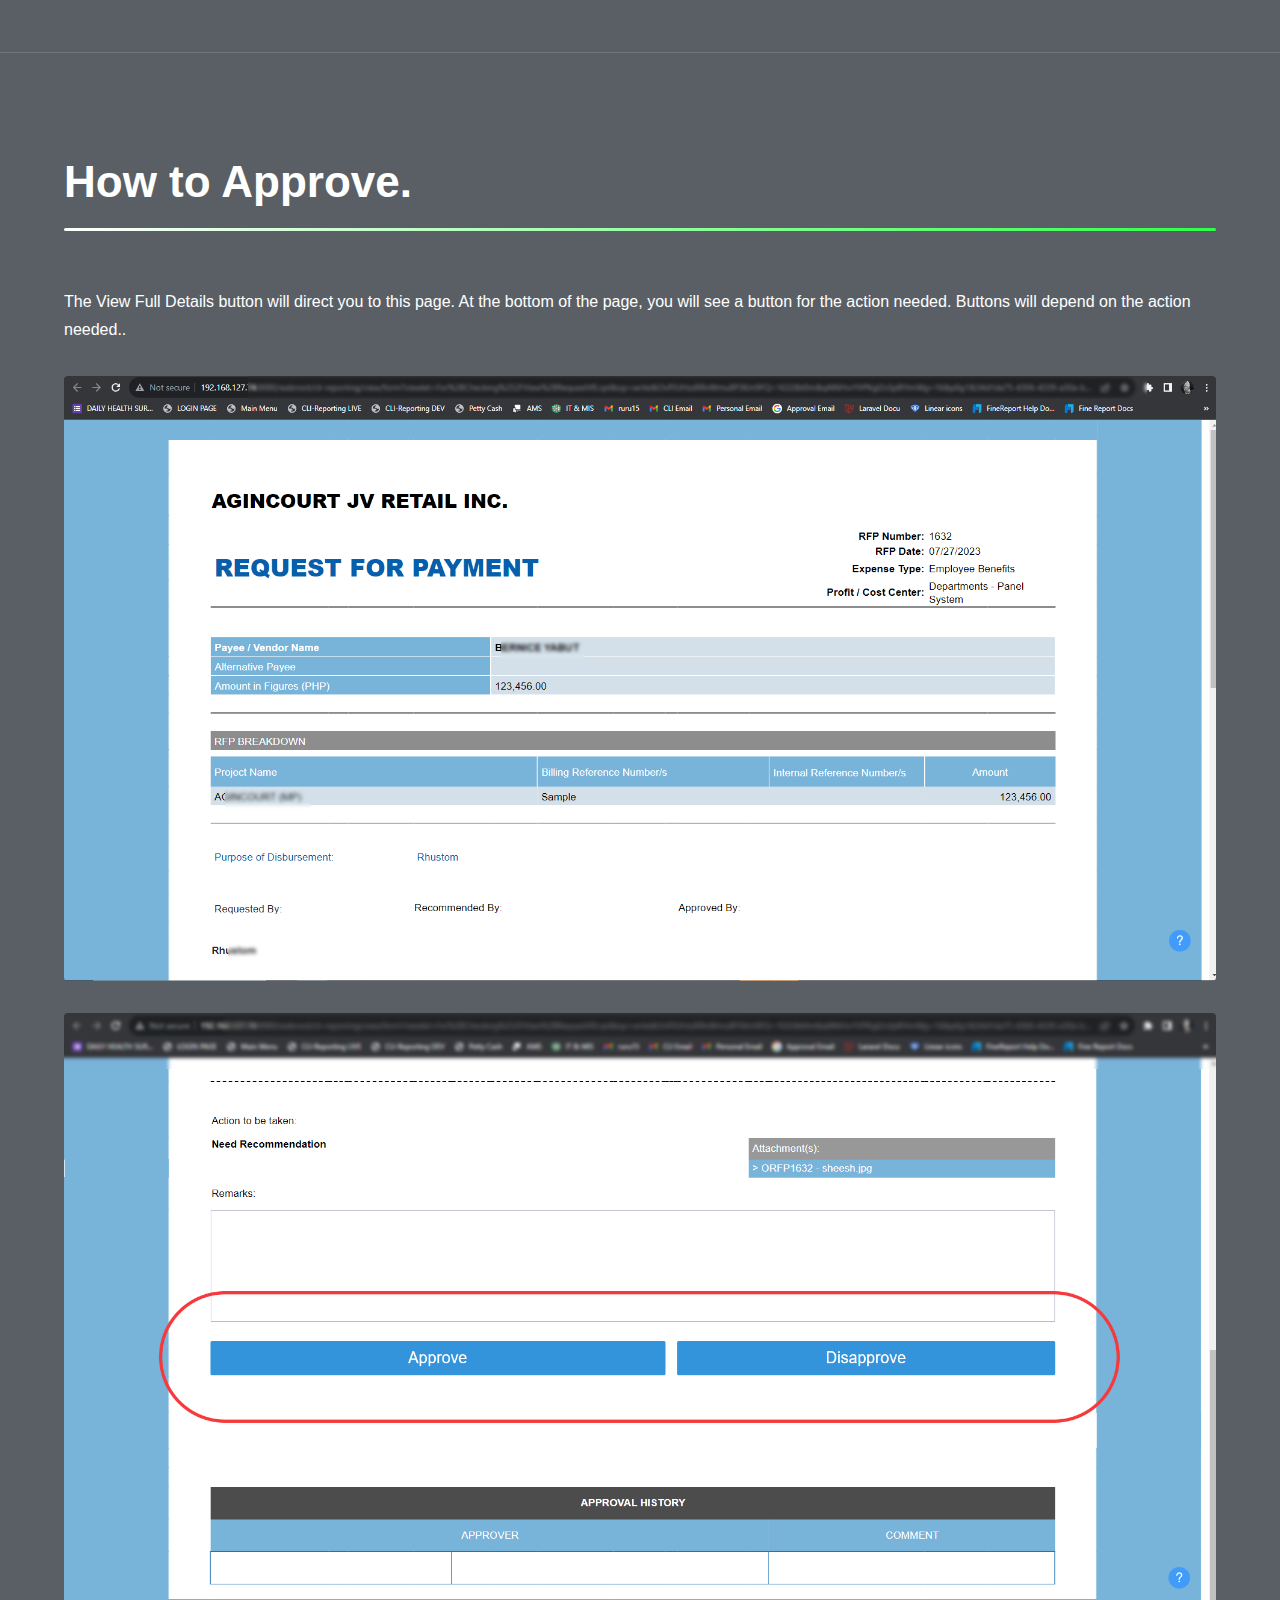
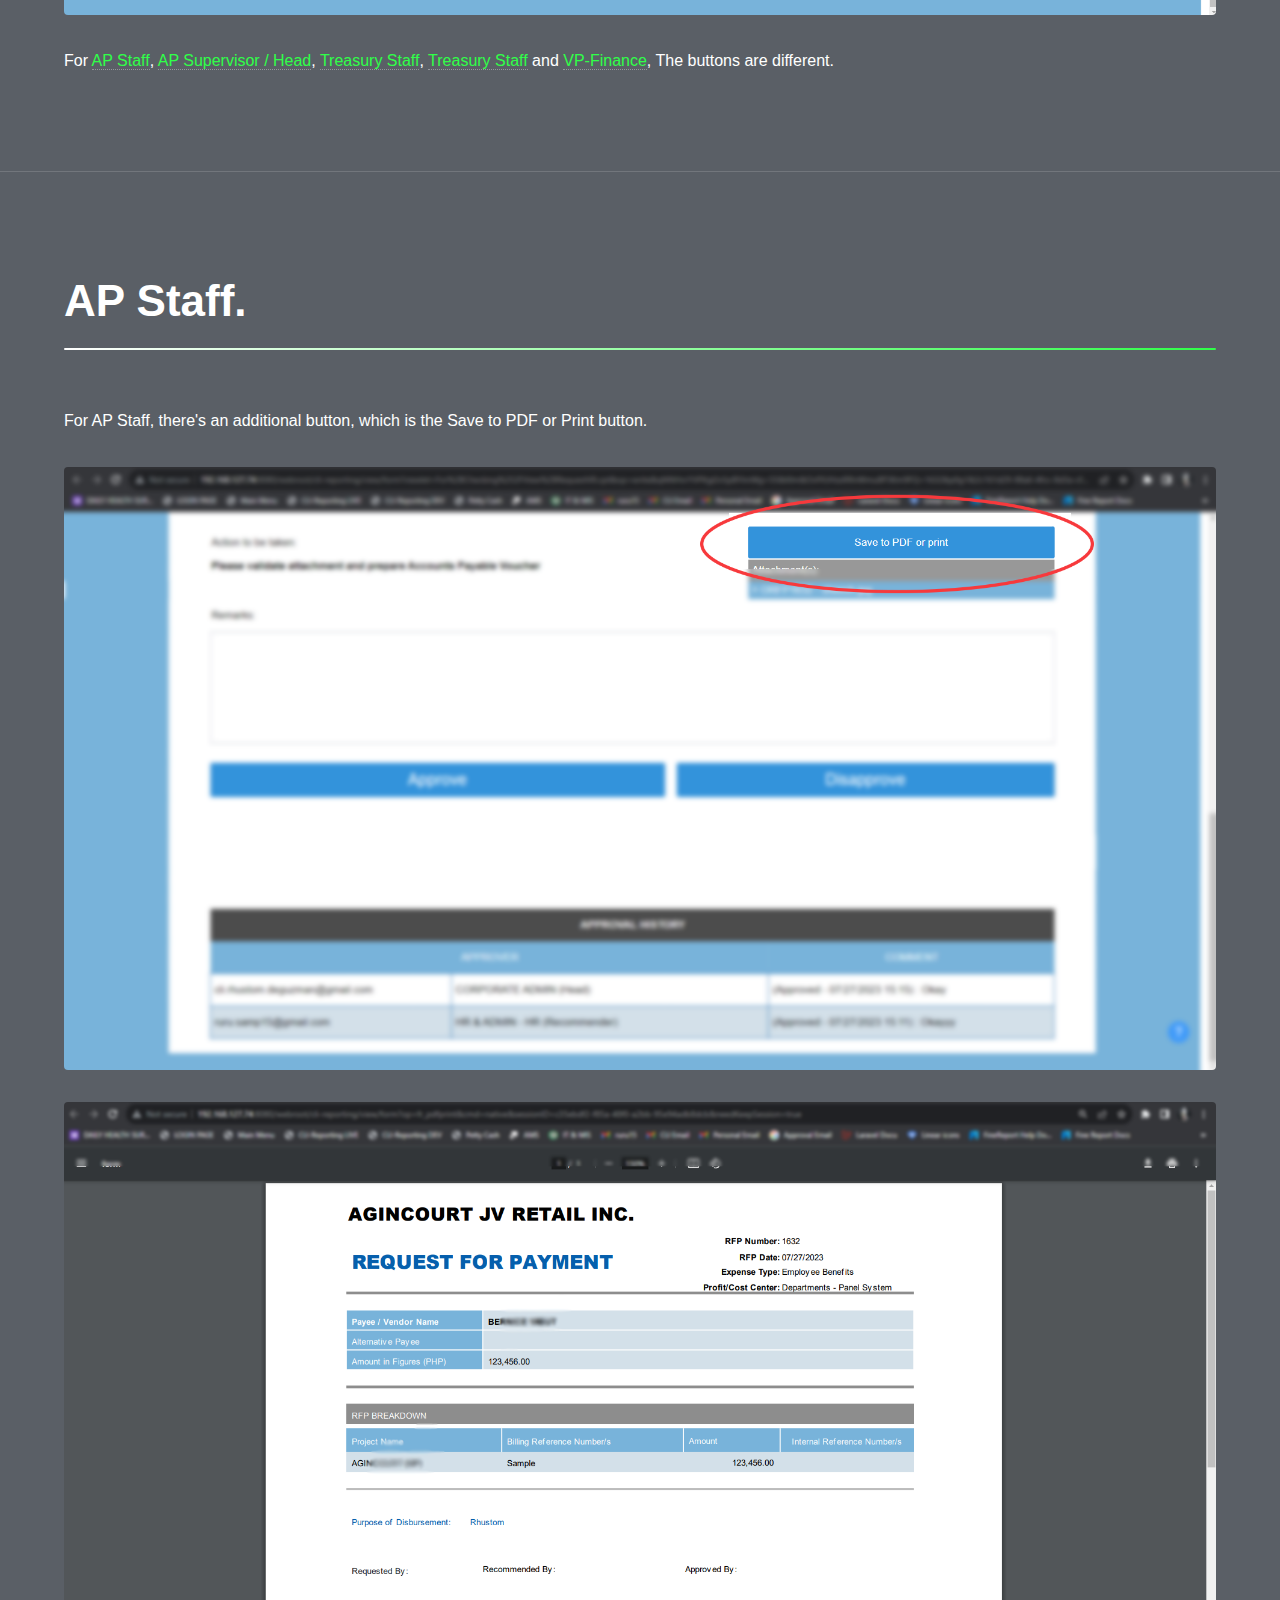
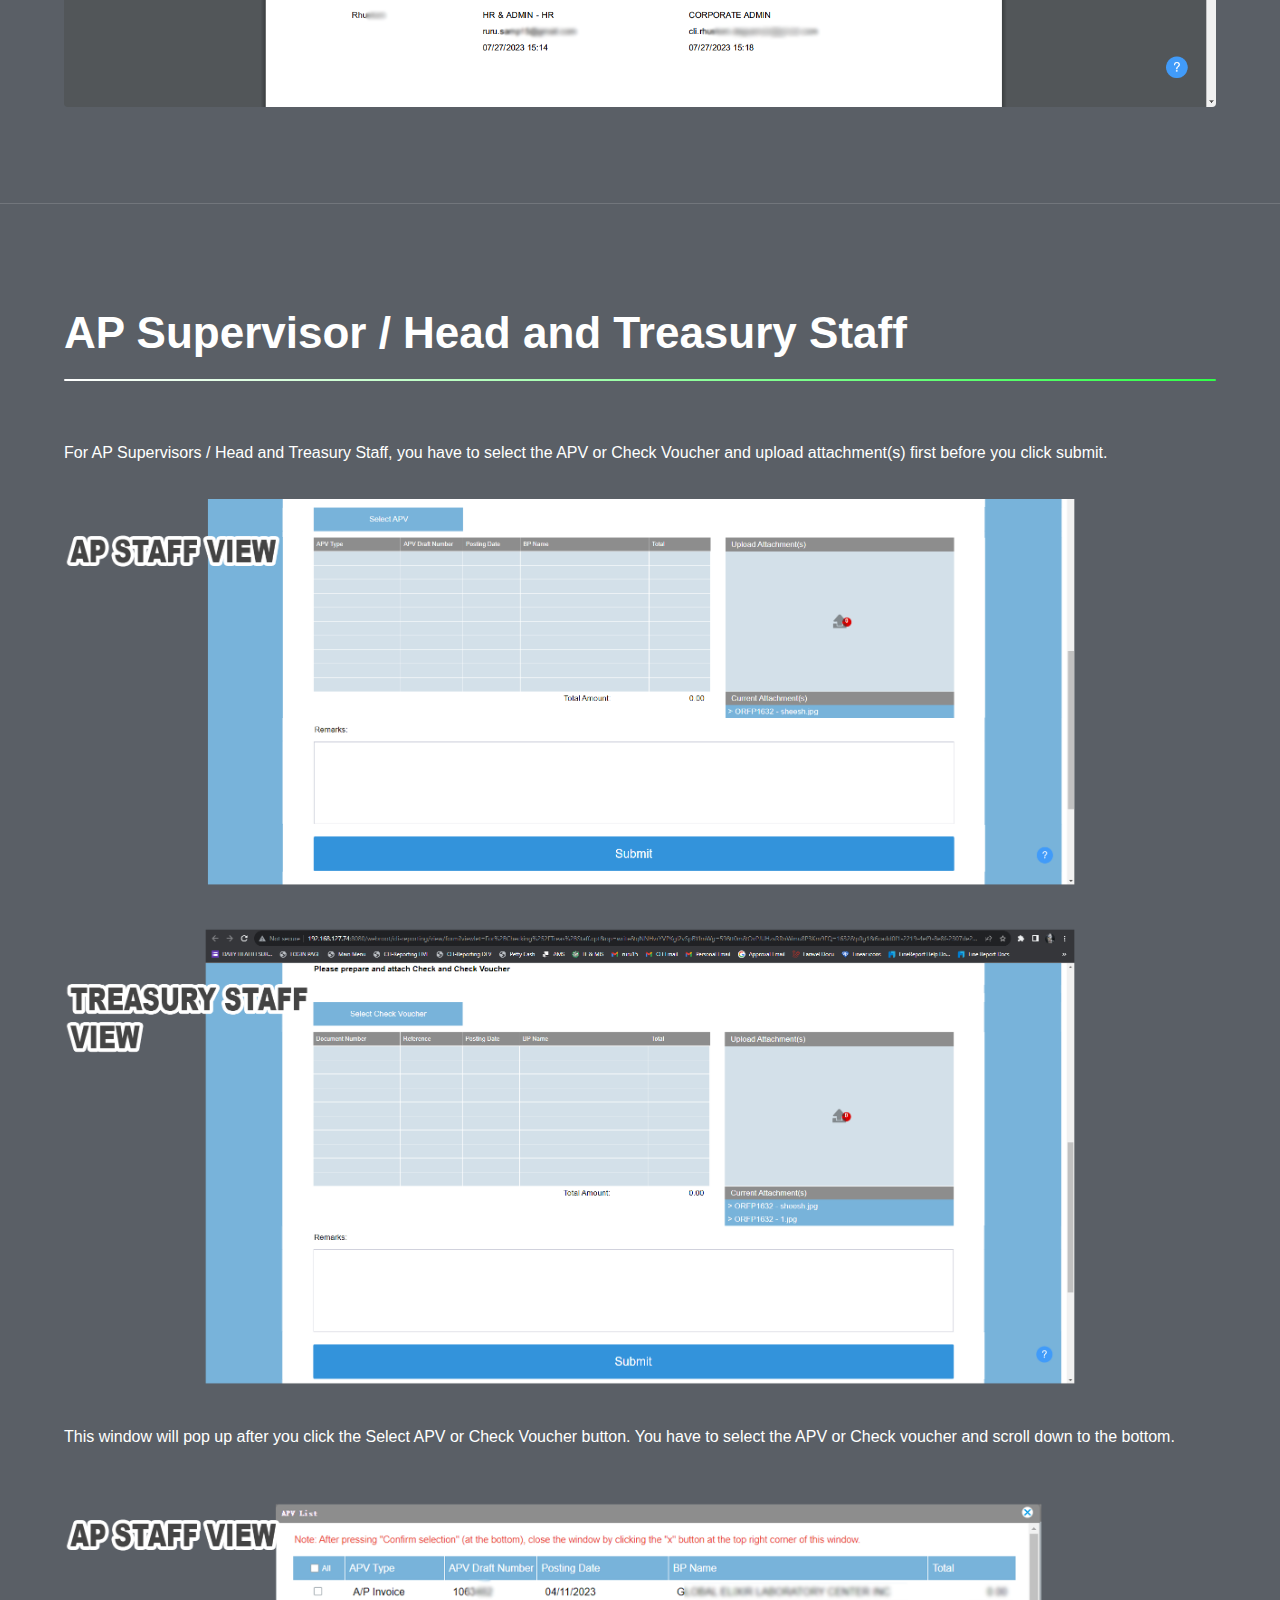
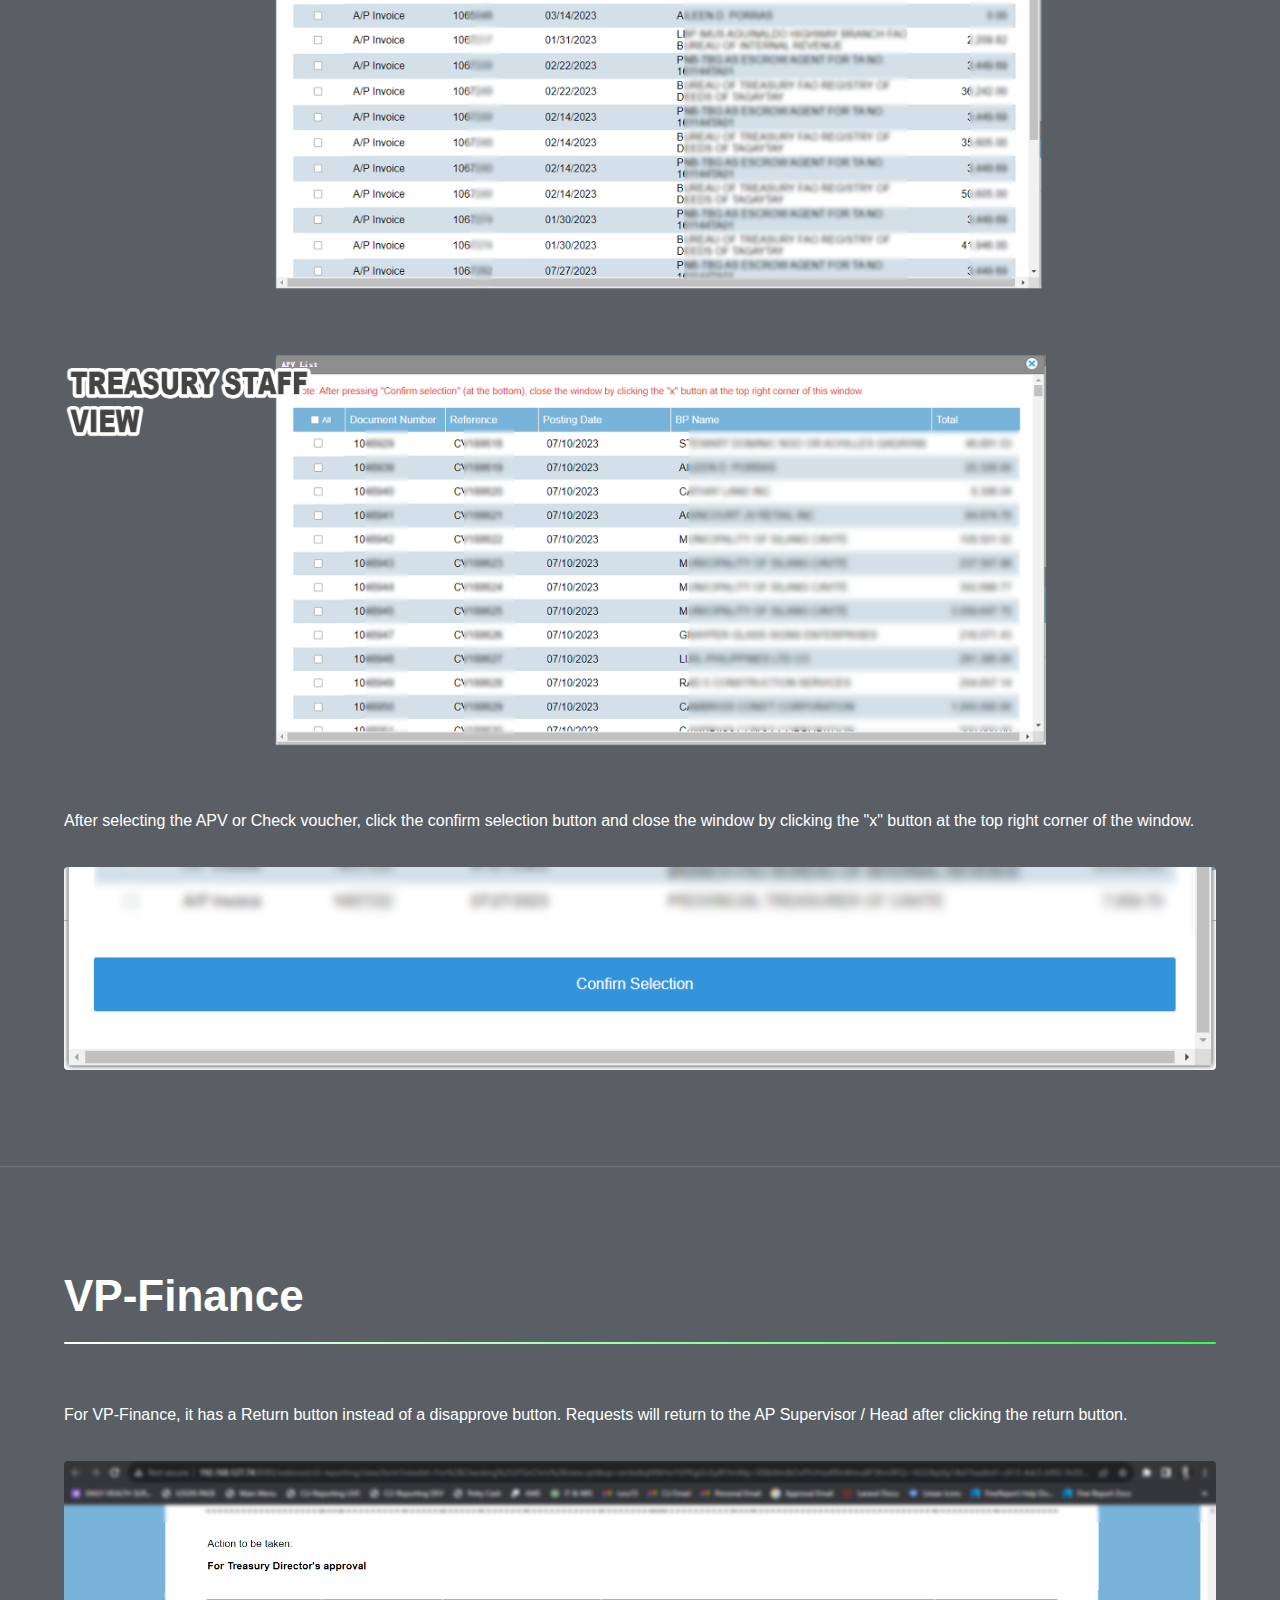
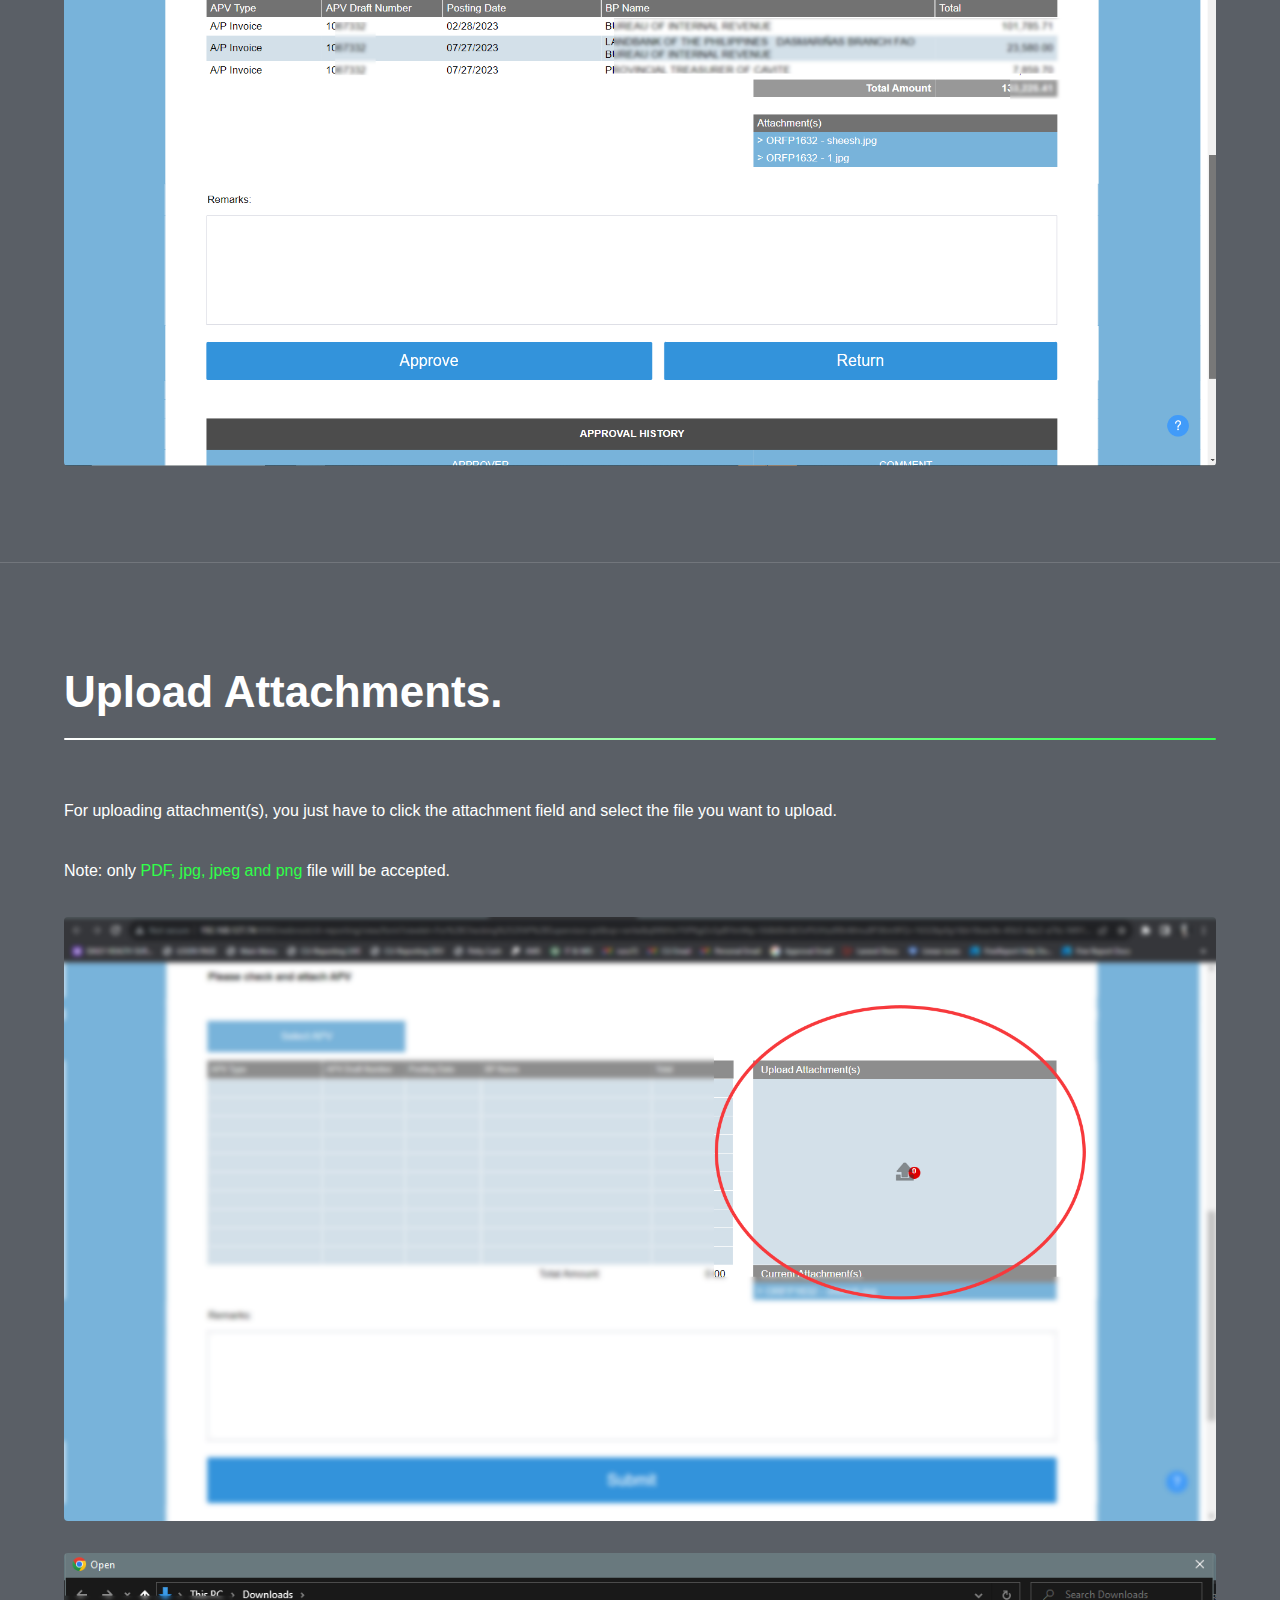
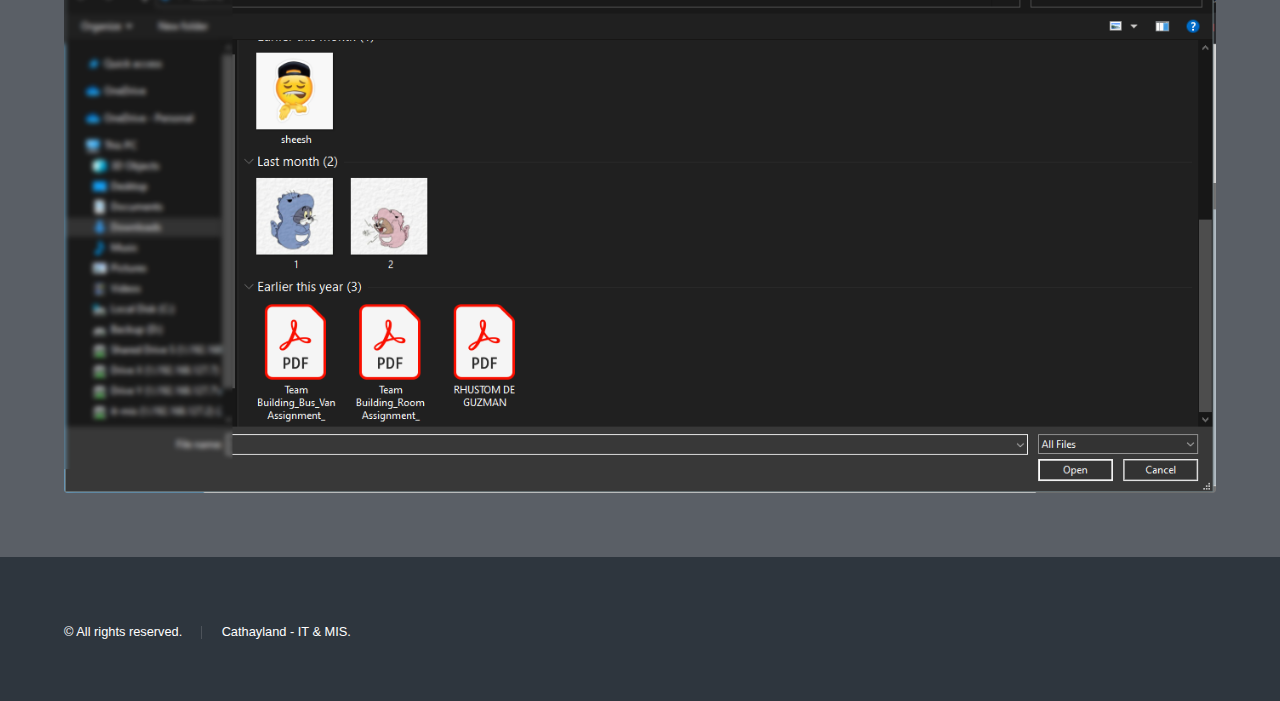
==== commit ac1ba1ab: "new" ====
--- a/approver.html
+++ b/approver.html
@@ -93,6 +93,7 @@
 							<span class="image fit"><img src="images/Approver/18.png" alt="" /></span>
 						</div>
 					</section>
+					<hr>
 					<section id="main" class="wrapper">
 						<div class="inner">
 							<h1 id="vpfinance" class="major">VP-Finance</h1>
@@ -100,6 +101,7 @@
 							<span class="image fit"><img src="images/Approver/20.png" alt="" /></span>
 						</div>
 					</section>
+					<hr>
 					<section id="main" class="wrapper">
 						<div class="inner">
 							<h1 id="uplo" class="major">Upload Attachments.</h1>
